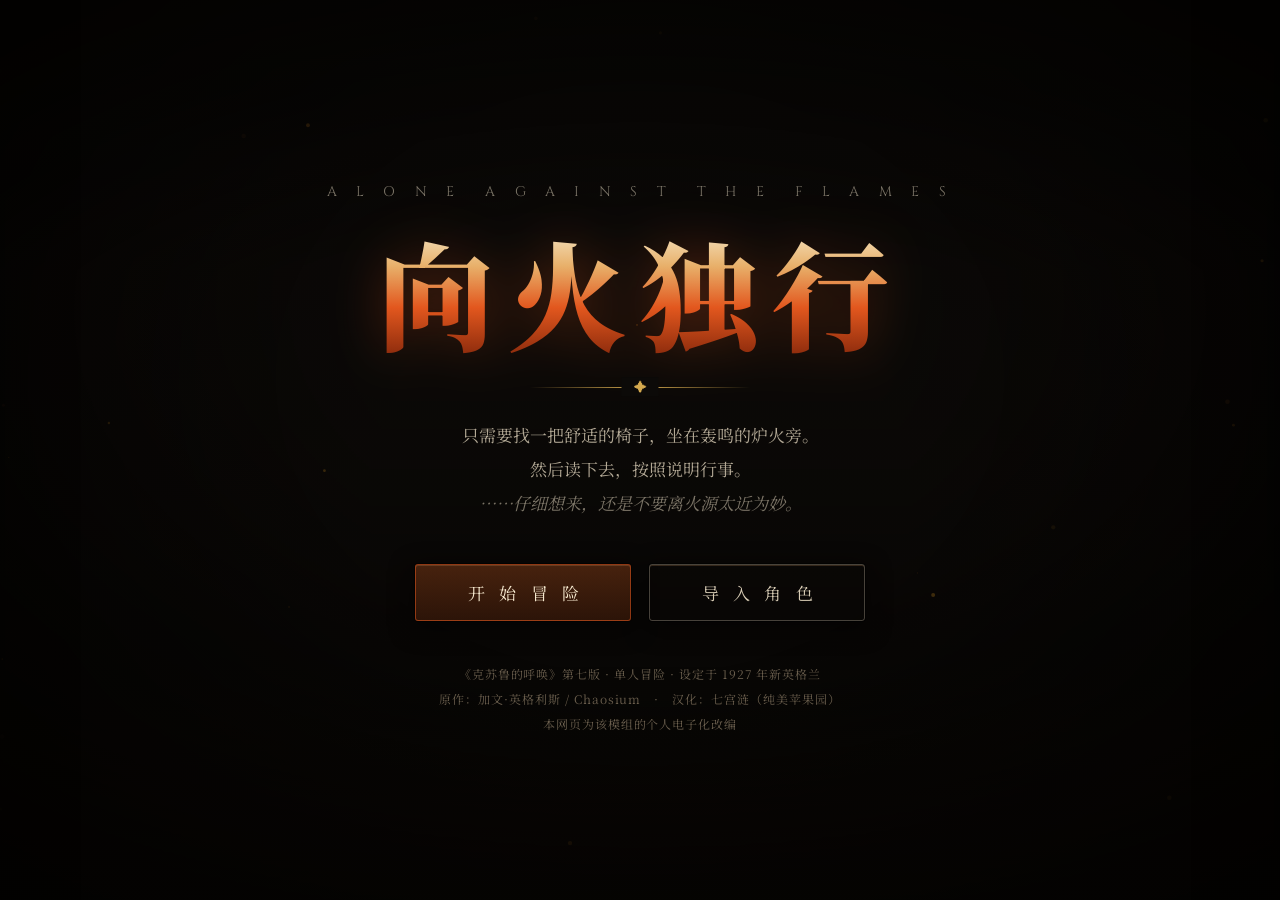
==== 发布/index.html @ 3dc0efe8 "向火独行网页版：CoC7e单人冒险游戏化改编（270条目/掷骰/战斗/角色码）" ====
<!DOCTYPE html>
<html lang="zh-CN">
<head>
<meta charset="UTF-8">
<meta name="viewport" content="width=device-width, initial-scale=1.0">
<title>向火独行 · ALONE AGAINST THE FLAMES</title>
<link rel="preconnect" href="https://fonts.googleapis.com">
<link rel="preconnect" href="https://fonts.gstatic.com" crossorigin>
<link href="https://fonts.googleapis.com/css2?family=Noto+Serif+SC:wght@400;600;900&family=Cinzel:wght@500;700&display=swap" rel="stylesheet" media="print" onload="this.media='all'">
<noscript><link href="https://fonts.googleapis.com/css2?family=Noto+Serif+SC:wght@400;600;900&family=Cinzel:wght@500;700&display=swap" rel="stylesheet"></noscript>
<style>
/* ============================================================
 * 《向火独行》网页版 · 视觉样式
 * 1920s 新英格兰 · 火焰与灰烬 · 旧纸与铁
 * ============================================================ */

:root {
  --bg: #0c0a08;
  --bg2: #161109;
  --paper: #1b1510;
  --paper2: #221a12;
  --paper-edge: #3d2f20;
  --ink: #d9cdb6;
  --ink-dim: #978a74;
  --ink-faint: #6b5f4e;
  --ember: #ff7a2f;
  --ember-soft: #e2571e;
  --ember-deep: #b03d13;
  --gold: #d4a94e;
  --hp: #c04b35;
  --san: #7b9db3;
  --mp: #9a86dd;
  --serif: 'Noto Serif SC', 'Songti SC', 'STSong', 'SimSun', serif;
  --latin: 'Cinzel', 'Times New Roman', serif;
}

* { margin: 0; padding: 0; box-sizing: border-box; }

html { scroll-behavior: smooth; }

body {
  background: var(--bg);
  color: var(--ink);
  font-family: var(--serif);
  min-height: 100vh;
  overflow-x: hidden;
}

::selection { background: rgba(226, 87, 30, .35); }

/* 静态模式（#still 或系统减少动态偏好） */
body.still *, body.still *::before, body.still *::after {
  animation: none !important;
  transition: none !important;
}
body.still #entry-text p,
body.still .choice-btn,
body.still #entry-card,
body.still .dice-overlay .dice-box { opacity: 1 !important; transform: none !important; }

/* ---------------- 背景氛围 ---------------- */
#embers {
  position: fixed; inset: 0; z-index: 0;
  pointer-events: none;
  opacity: .8;
}
.vignette {
  position: fixed; inset: 0; z-index: 1;
  pointer-events: none;
  background:
    radial-gradient(ellipse at 50% 42%, transparent 40%, rgba(5, 3, 2, .55) 100%),
    linear-gradient(to top, rgba(120, 40, 8, .10), transparent 22%);
}

.screen { display: none; position: relative; z-index: 2; min-height: 100vh; }
.screen.active { display: block; }

/* ═══════════════════ 标题屏 ═══════════════════ */
#screen-title {
  display: none;
  align-items: center; justify-content: center;
  text-align: center;
  overflow: hidden;
}
#screen-title.active { display: flex; }

.title-bg {
  position: absolute; inset: 0;
  background: url('../[data-uri]') center 30% / cover no-repeat;
  filter: brightness(.42) saturate(.9);
  animation: coverBreathe 14s ease-in-out infinite alternate;
}
@keyframes coverBreathe {
  from { transform: scale(1); filter: brightness(.38) saturate(.85); }
  to   { transform: scale(1.06); filter: brightness(.5) saturate(1); }
}
.title-bg::after {
  content: '';
  position: absolute; inset: 0;
  background:
    radial-gradient(ellipse at 50% 55%, transparent 30%, rgba(8, 5, 3, .82) 95%),
    linear-gradient(to bottom, rgba(10, 7, 5, .55), transparent 30%, rgba(10, 7, 5, .8));
}

.title-inner { position: relative; padding: 8vh 24px 6vh; max-width: 720px; }

.title-sub-en {
  font-family: var(--latin);
  font-size: clamp(10px, 1.6vw, 14px);
  letter-spacing: .55em;
  color: rgba(217, 205, 182, .55);
  margin-bottom: 26px;
}

.game-title {
  font-size: clamp(58px, 12vw, 118px);
  font-weight: 900;
  letter-spacing: .12em;
  line-height: 1.1;
  background: linear-gradient(180deg, #f5e7c8 0%, #e8b06a 30%, #e2571e 62%, #8a2a0c 100%);
  -webkit-background-clip: text;
  background-clip: text;
  color: transparent;
  filter: drop-shadow(0 0 26px rgba(226, 87, 30, .35));
  position: relative;
  animation: titleFlicker 4.2s infinite;
}
.game-title::before {
  content: attr(data-text);
  position: absolute; inset: 0;
  background: linear-gradient(180deg, rgba(255,240,210,.9), rgba(255,122,47,.4));
  -webkit-background-clip: text;
  background-clip: text;
  color: transparent;
  opacity: .0;
  animation: titleGhost 4.2s infinite;
  z-index: -1;
}
@keyframes titleFlicker {
  0%, 100% { filter: drop-shadow(0 0 26px rgba(226, 87, 30, .35)); }
  47% { filter: drop-shadow(0 0 20px rgba(226, 87, 30, .28)); }
  48.5% { filter: drop-shadow(0 0 34px rgba(226, 87, 30, .5)); }
  50% { filter: drop-shadow(0 0 16px rgba(226, 87, 30, .3)); }
  51% { filter: drop-shadow(0 0 30px rgba(226, 87, 30, .45)); }
  53% { filter: drop-shadow(0 0 22px rgba(226, 87, 30, .33)); }
}
@keyframes titleGhost {
  0%, 44%, 56%, 100% { opacity: 0; }
  50% { opacity: .5; }
}

.title-rule {
  width: 220px; height: 1px;
  margin: 30px auto;
  background: linear-gradient(90deg, transparent, var(--gold), transparent);
  position: relative;
}
.title-rule i {
  position: absolute; left: 50%; top: 50%;
  transform: translate(-50%, -52%);
  color: var(--gold);
  font-style: normal;
  font-size: 13px;
  background: var(--bg);
  padding: 0 12px;
}

.title-flavor {
  font-size: clamp(14px, 2vw, 17px);
  color: var(--ink);
  opacity: .82;
  line-height: 2;
}
.title-flavor.em { opacity: .55; font-style: italic; margin-bottom: 8px; }

.title-actions { margin: 44px 0 40px; display: flex; gap: 18px; justify-content: center; flex-wrap: wrap; }

.title-btn {
  font-family: var(--serif);
  font-size: 17px;
  letter-spacing: .3em;
  padding: 15px 46px 15px 52px;
  color: #f7ead0;
  background: linear-gradient(180deg, #47220e, #2c1408);
  border: 1px solid rgba(226, 87, 30, .55);
  border-radius: 3px;
  cursor: pointer;
  box-shadow: 0 0 0 1px rgba(0,0,0,.6), 0 6px 24px rgba(0,0,0,.5), inset 0 1px 0 rgba(255,190,120,.18);
  transition: all .25s;
}
.title-btn:hover {
  background: linear-gradient(180deg, #6b2f10, #3d1a08);
  border-color: var(--ember);
  box-shadow: 0 0 26px rgba(226, 87, 30, .35), inset 0 1px 0 rgba(255,190,120,.25);
  transform: translateY(-1px);
}
.title-btn.ghost {
  background: transparent;
  border-color: rgba(217, 205, 182, .3);
  color: var(--ink);
}
.title-btn.ghost:hover { border-color: var(--ink); box-shadow: none; }

.title-credit {
  font-size: 12px;
  line-height: 2.1;
  color: var(--ink-faint);
  letter-spacing: .08em;
}

/* ═══════════════════ 顶栏 ═══════════════════ */
#topbar {
  position: sticky; top: 0; z-index: 50;
  display: flex; align-items: center; gap: 14px;
  padding: 10px 18px;
  background: linear-gradient(180deg, rgba(12, 9, 7, .96), rgba(12, 9, 7, .82));
  backdrop-filter: blur(8px);
  border-bottom: 1px solid rgba(61, 47, 32, .7);
}
.brand {
  font-weight: 900;
  letter-spacing: .3em;
  font-size: 17px;
  color: var(--ember);
  text-shadow: 0 0 14px rgba(226, 87, 30, .4);
  white-space: nowrap;
}
.vitals { display: flex; gap: 8px; flex-wrap: wrap; flex: 1; justify-content: center; }

.chip {
  display: flex; align-items: center; gap: 7px;
  padding: 4px 12px 4px 10px;
  background: rgba(28, 21, 14, .8);
  border: 1px solid rgba(61, 47, 32, .8);
  border-radius: 20px;
  font-size: 13px;
  min-width: 92px;
  position: relative;
}
.chip label { color: var(--ink-faint); letter-spacing: .15em; font-size: 12px; }
.chip-num { font-weight: 600; font-size: 15px; }
.chip-bar {
  width: 34px; height: 4px;
  background: rgba(0,0,0,.5);
  border-radius: 2px;
  overflow: hidden;
  display: inline-block;
}
.chip-bar i { display: block; height: 100%; border-radius: 2px; transition: width .5s ease; }
#chip-hp .chip-num { color: var(--hp); }
#chip-hp .chip-bar i { background: linear-gradient(90deg, #8a2f1d, var(--hp)); }
#chip-san .chip-num { color: var(--san); }
#chip-san .chip-bar i { background: linear-gradient(90deg, #46626f, var(--san)); }
#chip-hp.low { border-color: var(--hp); animation: chipWarn 1.2s infinite; }
#chip-san.low { border-color: var(--san); }
@keyframes chipWarn { 0%,100% { box-shadow: none; } 50% { box-shadow: 0 0 12px rgba(192,75,53,.5); } }
.chip.pulse { animation: chipPulse .6s; }
@keyframes chipPulse { 0% { transform: scale(1); } 40% { transform: scale(1.12); } 100% { transform: scale(1); } }

.tools { display: flex; gap: 6px; }
.tools button {
  font-family: var(--serif);
  font-size: 12px;
  letter-spacing: .1em;
  padding: 6px 11px;
  color: var(--ink-dim);
  background: rgba(28, 21, 14, .8);
  border: 1px solid rgba(61, 47, 32, .8);
  border-radius: 3px;
  cursor: pointer;
  transition: all .2s;
  white-space: nowrap;
}
.tools button:hover { color: var(--ember); border-color: var(--ember-deep); }
.tools button.off { opacity: .4; text-decoration: line-through; }

/* ═══════════════════ 剧情区 ═══════════════════ */
#story {
  max-width: 760px;
  margin: 0 auto;
  padding: 44px 20px 120px;
}

#entry-card {
  background:
    linear-gradient(160deg, rgba(44, 33, 22, .5), rgba(27, 21, 16, .92) 30%),
    repeating-linear-gradient(0deg, rgba(255, 235, 200, .012) 0 2px, transparent 2px 4px),
    var(--paper);
  border: 1px solid var(--paper-edge);
  border-radius: 4px;
  box-shadow: 0 20px 60px rgba(0,0,0,.55), inset 0 0 80px rgba(0,0,0,.35);
  padding: clamp(26px, 5vw, 52px) clamp(20px, 5vw, 56px) clamp(30px, 5vw, 46px);
  position: relative;
}
#entry-card::before {
  content: '';
  position: absolute; inset: 7px;
  border: 1px solid rgba(97, 74, 47, .35);
  border-radius: 2px;
  pointer-events: none;
}
#entry-card.enter { animation: cardIn .6s ease both; }
@keyframes cardIn {
  from { opacity: 0; transform: translateY(18px); }
  to { opacity: 1; transform: none; }
}

#entry-no {
  text-align: center;
  color: var(--ink-faint);
  letter-spacing: .4em;
  font-size: 13px;
  margin-bottom: 26px;
  user-select: none;
}
#entry-no::after {
  content: '';
  display: block;
  width: 90px; height: 1px;
  margin: 14px auto 0;
  background: linear-gradient(90deg, transparent, rgba(97, 74, 47, .6), transparent);
}

#entry-img { margin: 0 0 28px; text-align: center; }
#entry-img img {
  max-width: 100%;
  max-height: 380px;
  border-radius: 2px;
  border: 1px solid rgba(97, 74, 47, .5);
  box-shadow: 0 8px 30px rgba(0,0,0,.5);
  filter: sepia(.18) contrast(1.02) brightness(.94);
}
.img-cap {
  font-size: 12px;
  color: var(--ink-faint);
  letter-spacing: .2em;
  margin-top: 10px;
}

#entry-text p {
  font-size: clamp(15.5px, 2.4vw, 17.5px);
  line-height: 2.15;
  margin-bottom: 1.35em;
  text-align: justify;
  opacity: 0;
  animation: paraIn .7s ease forwards;
}
@keyframes paraIn {
  from { opacity: 0; transform: translateY(8px); }
  to { opacity: 1; transform: none; }
}
#entry-text p:first-child::first-letter {
  font-size: 1.9em;
  font-weight: 600;
  color: var(--ember);
  float: left;
  line-height: 1.15;
  padding: 2px 10px 0 0;
  text-shadow: 0 0 16px rgba(226, 87, 30, .35);
}
.sk { color: #e8b06a; }
.fin {
  display: block;
  text-align: center;
  font-weight: 900;
  letter-spacing: .5em;
  color: var(--ember);
  font-size: 1.4em;
  margin: 1.2em 0;
  text-shadow: 0 0 20px rgba(226, 87, 30, .5);
}

/* ---------------- 秘密提示 ---------------- */
.secret-hint {
  font-size: 13.5px;
  color: var(--gold);
  font-style: italic;
  opacity: .85;
  margin-bottom: 10px;
  letter-spacing: .05em;
}

/* ---------------- 选项 ---------------- */
#choices {
  margin-top: 34px;
  display: flex;
  flex-direction: column;
  gap: 12px;
}
.choice-btn {
  font-family: var(--serif);
  text-align: left;
  font-size: 15.5px;
  line-height: 1.8;
  color: var(--ink);
  padding: 13px 20px 13px 24px;
  background: linear-gradient(90deg, rgba(50, 36, 22, .55), rgba(28, 21, 14, .4));
  border: 1px solid rgba(97, 74, 47, .55);
  border-left: 3px solid rgba(97, 74, 47, .55);
  border-radius: 3px;
  cursor: pointer;
  position: relative;
  transition: all .22s ease;
  opacity: 0;
  animation: paraIn .5s ease forwards;
}
.choice-btn::before {
  content: '▸';
  position: absolute;
  left: 8px;
  top: 50%;
  transform: translateY(-52%);
  color: var(--ink-faint);
  font-size: 13px;
  transition: all .22s;
}
.choice-btn:hover {
  color: #f5e7c8;
  border-color: var(--ember-soft);
  border-left-color: var(--ember);
  background: linear-gradient(90deg, rgba(84, 40, 14, .55), rgba(36, 22, 12, .5));
  box-shadow: 0 0 22px rgba(226, 87, 30, .16), inset 0 0 30px rgba(226, 87, 30, .05);
  transform: translateX(4px);
}
.choice-btn:hover::before { color: var(--ember); left: 10px; }
.choice-btn.dim { color: var(--ink-faint); font-size: 14px; }
.choice-btn.dim:hover { color: var(--ink-dim); }
.choice-btn.hot { border-left-color: var(--ember); }
.choice-btn.secret {
  border-style: dashed;
  border-color: rgba(212, 169, 78, .55);
  border-left-style: solid;
  border-left-color: var(--gold);
  color: #e8d5a4;
}
.choice-btn.secret::before { content: '✦'; color: var(--gold); }
.choice-btn.secret:hover { box-shadow: 0 0 22px rgba(212, 169, 78, .22); }
.btn-sub {
  display: inline-block;
  font-size: 12px;
  color: var(--ink-faint);
  letter-spacing: .05em;
  margin-left: 6px;
}
.combat-btn .btn-sub { color: var(--ink-dim); }

/* ---------------- 掷骰面板（行内） ---------------- */
.roll-panel {
  margin: 20px 0 6px;
  padding: 16px 20px;
  background: rgba(15, 11, 8, .65);
  border: 1px dashed rgba(97, 74, 47, .6);
  border-radius: 3px;
}
.roll-panel-title {
  font-size: 14px;
  letter-spacing: .2em;
  color: var(--ink-dim);
  margin-bottom: 12px;
}
.roll-spec {
  color: var(--ember);
  font-weight: 600;
  letter-spacing: .1em;
}
.roll-btn {
  display: inline-block;
  margin-top: 2px;
  animation: none;
  opacity: 1;
}
.roll-result {
  margin-top: 12px;
  font-size: 15px;
  color: var(--ink);
  opacity: 0;
  transition: opacity .4s;
}
.roll-result.on { opacity: 1; }
.roll-result b { color: var(--ember); font-size: 17px; }

/* ---------------- 数值卡片 ---------------- */
.stat-card {
  margin: 20px 0;
  padding: 18px 22px;
  background: rgba(24, 18, 12, .8);
  border: 1px solid rgba(97, 74, 47, .5);
  border-radius: 3px;
  font-size: 15px;
  line-height: 1.9;
}
.stat-card b { color: var(--gold); font-size: 17px; }
.stat-card.slim { padding: 12px 18px; font-size: 14.5px; }
.sc-grid {
  display: grid;
  grid-template-columns: repeat(auto-fill, minmax(150px, 1fr));
  gap: 8px 18px;
  margin: 10px 0;
}
.sc-attr {
  display: flex; align-items: baseline; gap: 8px;
  padding: 5px 10px;
  background: rgba(0,0,0,.25);
  border-radius: 3px;
}
.sc-attr b { color: var(--ink); font-size: 14.5px; }
.sc-attr span { color: var(--gold); font-weight: 600; font-size: 16px; margin-left: auto; }
.sc-attr i { color: var(--ink-faint); font-size: 11.5px; font-style: normal; }
.sc-derived { color: var(--ink-dim); font-size: 14px; margin-top: 10px; }
.sc-derived b { color: var(--san); }

/* ═══════════════════ 创建面板 ═══════════════════ */
.create-panel {
  padding: 6px 0;
}
.create-title {
  font-size: 15px;
  letter-spacing: .3em;
  color: var(--gold);
  margin: 14px 0 16px;
  padding-bottom: 10px;
  border-bottom: 1px solid rgba(97, 74, 47, .4);
}
.attr-row {
  display: flex; align-items: center; gap: 12px;
  padding: 8px 4px;
  border-bottom: 1px dotted rgba(97, 74, 47, .25);
}
.attr-name { flex: 0 0 46%; font-size: 15px; }
.attr-name i { font-style: normal; color: var(--ink-faint); font-size: 12px; margin-left: 4px; letter-spacing: .1em; }
.attr-row select {
  flex: 1;
  font-family: var(--serif);
  font-size: 15px;
  color: var(--ink);
  background: rgba(10, 7, 5, .8);
  border: 1px solid rgba(97, 74, 47, .6);
  border-radius: 3px;
  padding: 7px 10px;
  cursor: pointer;
}
.attr-row select:focus { outline: none; border-color: var(--ember-soft); }
.create-note {
  font-size: 13px;
  color: var(--ink-faint);
  line-height: 1.9;
  margin: 14px 0;
  letter-spacing: .03em;
}
.create-note.warn { color: var(--hp); }
.create-go { margin-top: 8px; text-align: center; }
.create-go:disabled { opacity: .35; cursor: not-allowed; }
.alloc-table { margin-top: 8px; }
.alloc-table .attr-row { animation: none; }

.id-row { display: flex; align-items: center; gap: 12px; padding: 8px 4px; }
.id-row label { flex: 0 0 46%; font-size: 15px; color: var(--ink-dim); }
.id-row input {
  flex: 1;
  font-family: var(--serif);
  font-size: 16px;
  color: var(--ink);
  background: rgba(10, 7, 5, .8);
  border: 1px solid rgba(97, 74, 47, .6);
  border-radius: 3px;
  padding: 8px 12px;
}
.id-row input:focus { outline: none; border-color: var(--ember-soft); }

.prof-grid { display: grid; grid-template-columns: repeat(auto-fill, minmax(150px, 1fr)); gap: 10px; margin-top: 14px; }
.prof-btn {
  font-family: var(--serif);
  font-size: 16px;
  padding: 14px 10px;
  color: var(--ink);
  background: linear-gradient(180deg, rgba(50, 36, 22, .5), rgba(28, 21, 14, .4));
  border: 1px solid rgba(97, 74, 47, .6);
  border-radius: 3px;
  cursor: pointer;
  transition: all .22s;
  display: flex; flex-direction: column; gap: 5px; align-items: center;
}
.prof-btn span { font-size: 11.5px; color: var(--ink-faint); letter-spacing: .08em; }
.prof-btn:hover {
  color: #f5e7c8;
  border-color: var(--ember-soft);
  box-shadow: 0 0 20px rgba(226, 87, 30, .2);
  transform: translateY(-2px);
}

.interest-grid {
  display: grid;
  grid-template-columns: repeat(auto-fill, minmax(185px, 1fr));
  gap: 6px;
  margin: 6px 0;
}
.int-item {
  display: flex; align-items: center; gap: 8px;
  padding: 7px 10px;
  background: rgba(0,0,0,.25);
  border: 1px solid transparent;
  border-radius: 3px;
  cursor: pointer;
  font-size: 14px;
  transition: all .15s;
  user-select: none;
}
.int-item:hover { border-color: rgba(97, 74, 47, .5); }
.int-item input { accent-color: var(--ember); cursor: pointer; }
.int-item span { flex: 1; }
.int-item i { font-style: normal; color: var(--gold); font-size: 12px; }
.int-item:has(input:checked) { border-color: var(--ember-deep); background: rgba(84, 40, 14, .25); }
.int-item:has(input:disabled) { opacity: .4; }

.mp-row { font-size: 15px; margin: 10px 0; color: var(--ink-dim); }
.mp-row b { color: var(--mp); font-size: 17px; }
.mp-row input[type=range] { width: 100%; accent-color: var(--mp); margin: 8px 0; }

/* ═══════════════════ 战斗面板 ═══════════════════ */
.combat-panel {
  border: 1px solid rgba(122, 44, 22, .55);
  border-radius: 4px;
  background: linear-gradient(180deg, rgba(43, 18, 10, .45), rgba(20, 12, 8, .7));
  padding: 18px 20px;
  box-shadow: inset 0 0 40px rgba(0,0,0,.4);
}
.combat-head {
  display: flex; justify-content: space-between; align-items: baseline;
  margin-bottom: 12px;
}
.combat-foe {
  font-size: 19px;
  font-weight: 900;
  letter-spacing: .2em;
  color: #e06a48;
  text-shadow: 0 0 14px rgba(192, 75, 53, .4);
}
.combat-round { font-size: 13px; color: var(--ink-faint); letter-spacing: .2em; }

.cbar {
  height: 14px;
  background: rgba(0,0,0,.55);
  border: 1px solid rgba(97, 74, 47, .5);
  border-radius: 7px;
  position: relative;
  overflow: hidden;
  margin: 4px 0 2px;
}
.cbar-fill {
  display: block; height: 100%;
  border-radius: 6px;
  transition: width .45s ease;
}
.cbar.foe .cbar-fill { background: linear-gradient(90deg, #6e2413, #c04b35); }
.cbar.you .cbar-fill { background: linear-gradient(90deg, #2f5231, #6fae62); }
.cbar-num {
  position: absolute; right: 8px; top: 50%;
  transform: translateY(-50%);
  font-size: 10.5px;
  color: rgba(255, 240, 210, .85);
  letter-spacing: .05em;
  text-shadow: 0 1px 2px #000;
}
.cbar-label { font-size: 11.5px; color: var(--ink-faint); margin: 2px 0 8px; letter-spacing: .15em; }

.combat-log {
  height: 180px;
  overflow-y: auto;
  background: rgba(0,0,0,.35);
  border: 1px solid rgba(97, 74, 47, .3);
  border-radius: 3px;
  padding: 10px 14px;
  margin: 10px 0 14px;
  scrollbar-width: thin;
}
.clog { font-size: 13.5px; line-height: 1.9; color: var(--ink-dim); }
.clog b { color: var(--ember); }
.clog.good { color: #a8c69a; }
.clog.bad { color: #d98873; }
.clog.dim { color: var(--ink-faint); font-size: 12.5px; }
.combat-actions { display: flex; flex-direction: column; gap: 10px; }
.combat-actions .choice-btn { animation: none; opacity: 1; }

/* ═══════════════════ 掷骰遮罩 ═══════════════════ */
.dice-overlay {
  position: fixed; inset: 0; z-index: 200;
  display: flex; align-items: center; justify-content: center;
  background: rgba(6, 4, 3, .78);
  backdrop-filter: blur(6px);
  opacity: 0;
  pointer-events: none;
  transition: opacity .3s;
}
.dice-overlay.show { opacity: 1; pointer-events: auto; }

.dice-box {
  width: min(560px, 92vw);
  padding: 36px 30px 30px;
  text-align: center;
  background:
    radial-gradient(ellipse at 50% 30%, rgba(60, 36, 14, .35), transparent 70%),
    linear-gradient(180deg, #201710, #14100b);
  border: 1px solid rgba(122, 74, 40, .5);
  border-radius: 6px;
  box-shadow: 0 30px 90px rgba(0,0,0,.7), inset 0 0 60px rgba(0,0,0,.5);
  animation: diceBoxIn .35s ease;
}
@keyframes diceBoxIn { from { transform: scale(.94) translateY(10px); opacity: 0; } }

.dice-title {
  font-size: 19px;
  font-weight: 600;
  letter-spacing: .18em;
  color: #ead9b8;
}
.dice-sub {
  font-size: 13.5px;
  color: var(--ink-faint);
  letter-spacing: .12em;
  margin: 8px 0 26px;
}

.dice-stage {
  display: flex; justify-content: center; align-items: center;
  gap: 22px;
  flex-wrap: wrap;
  min-height: 130px;
  padding: 8px 0;
  perspective: 700px;
}
.dice-stage.crowded { gap: 12px; }

.die {
  width: 86px; height: 86px;
  border-radius: 16px;
  display: flex; align-items: center; justify-content: center;
  position: relative;
  transform: rotateX(var(--rx, 0deg)) rotateY(var(--ry, 0deg)) translateZ(var(--tz, 0px));
  transition: transform .09s ease-out;
  box-shadow: 0 10px 24px rgba(0,0,0,.55), inset 0 -5px 12px rgba(0,0,0,.28), inset 0 4px 8px rgba(255,255,255,.22);
  user-select: none;
}
.die-face {
  font-family: var(--serif);
  font-weight: 900;
  font-size: 34px;
  letter-spacing: .02em;
  text-shadow: 0 1px 0 rgba(255,255,255,.35), 0 -1px 1px rgba(0,0,0,.35);
}
.die.d10shape { border-radius: 50% 50% 50% 8px; }

.die-bone { background: linear-gradient(145deg, #efe3c6, #cbb891); }
.die-bone .die-face { color: #4a3418; }
.die-amber { background: linear-gradient(145deg, #f4d7a0, #d9a75c); }
.die-amber .die-face { color: #5a3a12; }
.die-blood { background: linear-gradient(145deg, #b3543c, #6e2413); }
.die-blood .die-face { color: #ffe9d4; }
.die-pale { background: linear-gradient(145deg, #c9d4dc, #8fa3b0); }
.die-pale .die-face { color: #22333d; }
.die-gold { background: linear-gradient(145deg, #f0d488, #bd9243); }
.die-gold .die-face { color: #4d3410; }
.die-foe { background: linear-gradient(145deg, #4a4a52, #26262c); }
.die-foe .die-face { color: #e8d9c2; }
.die-leaf { background: linear-gradient(145deg, #9dc089, #55703f); }
.die-leaf .die-face { color: #1e2b12; }

.die.tumbling { animation: dieWobble .12s infinite; }
@keyframes dieWobble {
  0% { margin-top: 0; } 50% { margin-top: -7px; } 100% { margin-top: 0; }
}
.die.settled { animation: dieSettle .3s ease; }
@keyframes dieSettle {
  0% { transform: scale(1.18); }
  60% { transform: scale(.96); }
  100% { transform: scale(1); }
}
.die.dimmed { opacity: .35; filter: grayscale(.6); }

.opposed-row {
  display: flex; align-items: center; gap: 16px;
  width: 100%;
  justify-content: center;
  margin: 8px 0;
}
.opposed-tag {
  font-size: 15px;
  letter-spacing: .1em;
  min-width: 130px;
  text-align: right;
  color: #ead9b8;
}
.opposed-tag.foe { color: #d98873; }
.opposed-dice { display: flex; gap: 12px; }
.opposed-dice .die { width: 64px; height: 64px; border-radius: 12px; }
.opposed-dice .die-face { font-size: 26px; }

.dice-verdict {
  min-height: 62px;
  margin-top: 18px;
  font-size: 22px;
  font-weight: 900;
  letter-spacing: .22em;
  display: flex; align-items: center; justify-content: center;
  flex-wrap: wrap;
  gap: 6px 14px;
}
.v-crit { color: #ffd77a; text-shadow: 0 0 24px rgba(255, 200, 90, .7); }
.v-extreme { color: #c9a2f5; text-shadow: 0 0 18px rgba(180, 120, 245, .5); }
.v-hard { color: #8fc3ec; text-shadow: 0 0 16px rgba(120, 180, 235, .45); }
.v-success { color: #a8d694; text-shadow: 0 0 16px rgba(130, 200, 110, .4); }
.v-fail { color: #d9917c; }
.v-fumble { color: #ff5d47; text-shadow: 0 0 22px rgba(255, 70, 40, .7); animation: fumbleShake .4s; }
.v-hurt { color: #e06a48; }
.v-luck { color: var(--gold); text-shadow: 0 0 18px rgba(212, 169, 78, .5); }
.noPass { opacity: .75; font-size: 18px; }
@keyframes fumbleShake {
  0%, 100% { transform: translateX(0); }
  25% { transform: translateX(-7px); }
  50% { transform: translateX(6px); }
  75% { transform: translateX(-3px); }
}
.dice-verdict .vr { font-size: 16px; letter-spacing: .08em; font-weight: 600; }
.dice-verdict .vs { font-size: 13px; color: var(--ink-faint); }
.vwin { width: 100%; font-size: 15px; letter-spacing: .3em; margin-top: 4px; }
.w-you { color: #a8d694; }
.w-foe { color: #d98873; }

.dice-note { min-height: 20px; font-size: 12.5px; color: var(--ink-faint); letter-spacing: .1em; margin-top: 4px; }

.dice-continue {
  margin-top: 16px;
  font-family: var(--serif);
  font-size: 15px;
  letter-spacing: .5em;
  padding: 11px 44px 11px 52px;
  color: #ead9b8;
  background: rgba(70, 44, 20, .35);
  border: 1px solid rgba(150, 100, 55, .5);
  border-radius: 3px;
  cursor: pointer;
  transition: all .2s;
}
.dice-continue:hover {
  background: rgba(110, 55, 20, .5);
  border-color: var(--ember);
  color: #fff3dc;
  box-shadow: 0 0 18px rgba(226, 87, 30, .25);
}

/* ═══════════════════ 结局屏 ═══════════════════ */
#screen-ending {
  display: none;
  align-items: center; justify-content: center;
  padding: 60px 20px;
}
#screen-ending.active { display: flex; }
.ending-wrap { max-width: 720px; width: 100%; }

.ending-card {
  background:
    linear-gradient(160deg, rgba(48, 30, 18, .6), rgba(22, 15, 10, .95) 35%),
    var(--paper);
  border: 1px solid var(--paper-edge);
  border-radius: 4px;
  padding: clamp(30px, 6vw, 60px);
  box-shadow: 0 30px 90px rgba(0,0,0,.65), inset 0 0 100px rgba(0,0,0,.4);
  animation: cardIn .8s ease both;
}
.ending-card.death { border-color: rgba(122, 44, 22, .7); box-shadow: 0 30px 90px rgba(0,0,0,.65), inset 0 0 120px rgba(90, 20, 8, .3); }
.ending-card.pyrrhic { border-color: rgba(150, 90, 30, .7); }
.ending-card.transcend { border-color: rgba(180, 140, 70, .7); box-shadow: 0 30px 90px rgba(0,0,0,.65), inset 0 0 120px rgba(160, 110, 40, .25); }
.ending-card.mythos { border-color: rgba(120, 100, 160, .6); }

.fin-mark {
  text-align: center;
  font-size: clamp(26px, 5vw, 38px);
  font-weight: 900;
  letter-spacing: .6em;
  color: var(--ember);
  text-shadow: 0 0 30px rgba(226, 87, 30, .55);
  margin-bottom: 36px;
  animation: finGlow 3s infinite;
}
@keyframes finGlow {
  0%, 100% { text-shadow: 0 0 30px rgba(226, 87, 30, .55); }
  50% { text-shadow: 0 0 44px rgba(226, 87, 30, .85); }
}

.ending-card p {
  font-size: clamp(15px, 2.3vw, 17px);
  line-height: 2.2;
  margin-bottom: 1.3em;
  text-align: justify;
}
.epitaph {
  margin-top: 26px;
  padding: 18px 22px;
  text-align: center;
  font-size: 16.5px;
  line-height: 2;
  color: #f0dfba;
  background: rgba(0,0,0,.3);
  border-top: 1px solid rgba(97, 74, 47, .4);
  border-bottom: 1px solid rgba(97, 74, 47, .4);
  letter-spacing: .06em;
}

.adv-zone { margin: 22px 0 6px; }
.adv-title { font-size: 13.5px; color: var(--ink-faint); line-height: 1.9; margin-bottom: 12px; }
.adv-list { margin: 12px 0 18px; }
.adv-ok { color: var(--gold); font-size: 15px; display: block; line-height: 2; }
.adv-no { color: var(--ink-faint); font-size: 14px; display: block; line-height: 2; }

.ending-actions {
  margin-top: 30px;
  display: flex;
  flex-direction: column;
  gap: 12px;
}

#ending-flavor {
  text-align: center;
  font-size: 13.5px;
  color: var(--ink-faint);
  line-height: 2;
  margin-top: 22px;
  letter-spacing: .05em;
}

/* ═══════════════════ 角色卡抽屉 ═══════════════════ */
#sheet {
  position: fixed; top: 0; right: 0; bottom: 0;
  width: min(400px, 94vw);
  z-index: 150;
  background: linear-gradient(180deg, #1c1510, #120d09);
  border-left: 1px solid var(--paper-edge);
  box-shadow: -20px 0 60px rgba(0,0,0,.6);
  transform: translateX(105%);
  transition: transform .35s ease;
  display: flex; flex-direction: column;
}
#sheet.open { transform: none; }
.sheet-head {
  display: flex; justify-content: space-between; align-items: center;
  padding: 18px 22px;
  font-size: 16px;
  letter-spacing: .4em;
  color: var(--gold);
  border-bottom: 1px solid rgba(97, 74, 47, .4);
}
.sheet-close {
  font-family: var(--serif);
  background: none; border: none;
  color: var(--ink-faint);
  font-size: 17px;
  cursor: pointer;
  letter-spacing: 0;
}
.sheet-close:hover { color: var(--ember); }
.sheet-body {
  flex: 1; overflow-y: auto;
  padding: 20px 22px 40px;
  scrollbar-width: thin;
}
.sheet-empty { color: var(--ink-faint); text-align: center; margin-top: 40px; }
.sheet-name {
  font-size: 21px;
  font-weight: 900;
  letter-spacing: .1em;
  margin-bottom: 4px;
}
.sheet-name span { font-size: 13px; font-weight: 400; color: var(--ink-faint); margin-left: 10px; }
.sheet-vitals {
  display: grid; grid-template-columns: repeat(4, 1fr);
  gap: 8px;
  margin: 14px 0 18px;
}
.sv {
  text-align: center;
  padding: 8px 4px;
  background: rgba(0,0,0,.3);
  border-radius: 3px;
  border: 1px solid rgba(97, 74, 47, .3);
}
.sv label { display: block; font-size: 11px; color: var(--ink-faint); letter-spacing: .2em; margin-bottom: 3px; }
.sv b { font-size: 19px; }
.sv i { font-size: 11px; color: var(--ink-faint); font-style: normal; }
.sv.hp b { color: var(--hp); }
.sv.san b { color: var(--san); }
.sv.mp b { color: var(--mp); }
.sv.luck b { color: var(--gold); }

.sheet-attrs {
  display: grid; grid-template-columns: repeat(4, 1fr);
  gap: 6px;
  margin-bottom: 12px;
}
.sa {
  text-align: center;
  padding: 7px 2px;
  background: rgba(0,0,0,.22);
  border-radius: 3px;
}
.sa b { display: block; font-size: 12px; color: var(--ink-dim); font-weight: 400; letter-spacing: .15em; }
.sa span { font-size: 18px; color: var(--ink); font-weight: 600; }
.sa i { display: block; font-size: 10px; color: var(--ink-faint); font-style: normal; }

.sheet-db {
  font-size: 13.5px;
  color: var(--ink-dim);
  margin-bottom: 18px;
  padding-bottom: 14px;
  border-bottom: 1px solid rgba(97, 74, 47, .3);
}
.sheet-db b { color: var(--ember); }

.sheet-skills { display: grid; grid-template-columns: 1fr 1fr; gap: 3px 14px; }
.ss {
  display: flex; justify-content: space-between;
  font-size: 13.5px;
  color: var(--ink-dim);
  padding: 4px 8px;
  border-radius: 2px;
}
.ss.ticked { color: var(--ink); background: rgba(84, 40, 14, .18); }
.ss.ticked i { color: var(--gold); font-style: normal; font-size: 11px; }
.ss b { color: var(--ink); font-weight: 600; }

.sheet-items, .sheet-secrets {
  margin-top: 16px;
  font-size: 13px;
  color: var(--ink-faint);
  line-height: 1.9;
}
.sheet-secrets { color: var(--gold); }

/* ═══════════════════ 历程抽屉 ═══════════════════ */
#history {
  position: fixed; top: 0; left: 0; bottom: 0;
  width: min(560px, 94vw);
  z-index: 150;
  background: linear-gradient(180deg, #1c1510, #120d09);
  border-right: 1px solid var(--paper-edge);
  box-shadow: 20px 0 60px rgba(0, 0, 0, .6);
  transform: translateX(-105%);
  transition: transform .35s ease;
  display: flex; flex-direction: column;
}
#history.open { transform: none; }
.history-body {
  flex: 1; overflow-y: auto;
  padding: 14px 16px 40px;
  scrollbar-width: thin;
}
.hist-item {
  border: 1px solid rgba(97, 74, 47, .4);
  border-radius: 3px;
  margin-bottom: 9px;
  background: rgba(0, 0, 0, .2);
  overflow: hidden;
}
.hist-item.cur { border-color: rgba(226, 87, 30, .55); }
.hist-head {
  display: flex; align-items: center; gap: 10px;
  padding: 11px 14px;
  cursor: pointer;
  user-select: none;
  transition: background .2s;
}
.hist-head:hover { background: rgba(84, 40, 14, .18); }
.hist-no {
  color: var(--gold);
  font-size: 13px;
  letter-spacing: .15em;
  white-space: nowrap;
  min-width: 58px;
}
.hist-item.cur .hist-no { color: var(--ember); }
.hist-preview {
  flex: 1;
  color: var(--ink-dim);
  font-size: 13px;
  overflow: hidden;
  text-overflow: ellipsis;
  white-space: nowrap;
}
.hist-head i {
  color: var(--ink-faint);
  font-style: normal;
  font-size: 12px;
  transition: transform .25s;
}
.hist-item.open .hist-head i { transform: rotate(180deg); }
.hist-text { display: none; padding: 2px 16px 14px; border-top: 1px dotted rgba(97, 74, 47, .3); }
.hist-item.open .hist-text { display: block; }
.hist-text p {
  font-size: 13.5px;
  line-height: 1.95;
  margin-top: .8em;
  color: var(--ink);
  text-align: justify;
}
.hist-text p:first-child { margin-top: .6em; }

/* 顶栏按钮禁用态 */
.tools button:disabled { opacity: .3; cursor: default; }
.tools button:disabled:hover { color: var(--ink-faint); border-color: rgba(61, 47, 32, .8); }

/* ═══════════════════ 通用弹窗（导出/导入） ═══════════════════ */
#modal {
  position: fixed; inset: 0; z-index: 210;
  background: rgba(6, 4, 3, .8);
  backdrop-filter: blur(6px);
  display: none;
  align-items: center; justify-content: center;
  padding: 20px;
}
#modal.show { display: flex; }
.modal-box {
  width: min(620px, 94vw);
  padding: 30px 28px 26px;
  background: linear-gradient(180deg, #201710, #14100b);
  border: 1px solid rgba(122, 74, 40, .5);
  border-radius: 6px;
  box-shadow: 0 30px 90px rgba(0, 0, 0, .7), inset 0 0 60px rgba(0, 0, 0, .5);
  animation: diceBoxIn .3s ease;
}
.modal-title {
  font-size: 17px;
  font-weight: 600;
  letter-spacing: .4em;
  text-align: center;
  color: #ead9b8;
  margin-bottom: 16px;
}
.modal-body textarea {
  width: 100%;
  height: 150px;
  background: rgba(10, 7, 5, .7);
  border: 1px solid rgba(97, 74, 47, .6);
  border-radius: 3px;
  color: var(--gold);
  font-family: 'Consolas', 'Courier New', monospace;
  font-size: 12.5px;
  line-height: 1.7;
  padding: 12px 14px;
  resize: vertical;
}
.modal-body textarea:focus { outline: none; border-color: var(--ember-soft); }
.modal-body textarea[readonly] { cursor: pointer; }
.modal-note {
  font-size: 12.5px;
  color: var(--ink-faint);
  line-height: 1.9;
  margin: 10px 2px 2px;
}
.modal-actions {
  display: flex;
  gap: 12px;
  justify-content: center;
  flex-wrap: wrap;
  margin-top: 18px;
}
.modal-actions .choice-btn { animation: none; opacity: 1; }

/* 角色卡内的导出按钮（无箭头装饰） */
.choice-btn.flat { text-align: center; }
.choice-btn.flat::before { display: none; }
.sheet-body > .choice-btn.flat { width: 100%; margin-top: 18px; }

/* ═══════════════════ 地图遮罩 ═══════════════════ */
#map-overlay {
  position: fixed; inset: 0; z-index: 180;
  background: rgba(6, 4, 3, .85);
  backdrop-filter: blur(4px);
  display: none;
  align-items: center; justify-content: center;
  flex-direction: column;
  cursor: pointer;
}
#map-overlay.show { display: flex; }
.map-box { max-width: min(760px, 92vw); text-align: center; }
.map-box img {
  width: 100%;
  border-radius: 3px;
  border: 1px solid rgba(97, 74, 47, .6);
  box-shadow: 0 20px 70px rgba(0,0,0,.7);
  background: #efe9dc;
}
.map-cap { margin-top: 14px; font-size: 13px; color: var(--ink-faint); letter-spacing: .2em; }

/* ═══════════════════ 浮动提示 ═══════════════════ */
#toasts {
  position: fixed;
  right: 18px; bottom: 18px;
  z-index: 300;
  display: flex; flex-direction: column; gap: 8px;
  pointer-events: none;
}
.toast {
  font-size: 14px;
  letter-spacing: .08em;
  color: var(--ink);
  background: linear-gradient(90deg, rgba(35, 25, 15, .95), rgba(24, 17, 11, .95));
  border: 1px solid rgba(97, 74, 47, .6);
  border-left: 3px solid var(--gold);
  border-radius: 3px;
  padding: 10px 18px;
  box-shadow: 0 8px 30px rgba(0,0,0,.5);
  opacity: 0;
  transform: translateX(24px);
  transition: all .45s ease;
}
.toast.on { opacity: 1; transform: none; }
.toast.hurt { border-left-color: var(--hp); }
.toast.heal { border-left-color: #6fae62; }
.toast.san { border-left-color: var(--san); }
.toast.secret { border-left-color: var(--gold); color: #e8d5a4; }
.toast.mythos { border-left-color: #9a86dd; color: #c9b8f0; }

/* ═══════════════════ 响应式 ═══════════════════ */
@media (max-width: 640px) {
  #topbar { flex-wrap: wrap; padding: 8px 10px; gap: 8px; }
  .brand { font-size: 15px; }
  .vitals { order: 3; width: 100%; justify-content: flex-start; }
  .chip { min-width: 0; padding: 3px 9px; font-size: 12px; }
  .chip-bar { display: none; }
  .tools { margin-left: auto; }
  .tools button { padding: 5px 8px; font-size: 11px; }
  #story { padding: 24px 12px 90px; }
  #entry-card { padding: 24px 18px 28px; }
  #entry-text p { font-size: 15.5px; line-height: 2.05; }
  .die { width: 64px; height: 64px; border-radius: 12px; }
  .die-face { font-size: 26px; }
  .dice-stage { gap: 12px; }
  .opposed-tag { min-width: 90px; font-size: 13px; text-align: left; }
  .sheet-skills { grid-template-columns: 1fr; }
  .sheet-vitals { grid-template-columns: repeat(2, 1fr); }
  .sheet-attrs { grid-template-columns: repeat(2, 1fr); }
}

</style>
</head>
<body>

<canvas id="embers"></canvas>
<div class="vignette"></div>

<!-- ═══════════ 标题屏 ═══════════ -->
<section id="screen-title" class="screen">
  <div class="title-bg"></div>
  <div class="title-inner">
    <div class="title-sub-en">A&nbsp;L&nbsp;O&nbsp;N&nbsp;E&nbsp;&nbsp;A&nbsp;G&nbsp;A&nbsp;I&nbsp;N&nbsp;S&nbsp;T&nbsp;&nbsp;T&nbsp;H&nbsp;E&nbsp;&nbsp;F&nbsp;L&nbsp;A&nbsp;M&nbsp;E&nbsp;S</div>
    <h1 class="game-title" data-text="向火独行">向火独行</h1>
    <div class="title-rule"><i>✦</i></div>
    <p class="title-flavor">只需要找一把舒适的椅子，坐在轰鸣的炉火旁。</p>
    <p class="title-flavor">然后读下去，按照说明行事。</p>
    <p class="title-flavor em">……仔细想来，还是不要离火源太近为妙。</p>
    <div class="title-actions">
      <button id="btn-start" class="title-btn">开 始 冒 险</button>
      <button id="btn-continue" class="title-btn ghost" style="display:none">继 续 冒 险</button>
      <button id="btn-import" class="title-btn ghost">导 入 角 色</button>
    </div>
    <div class="title-credit">
      《克苏鲁的呼唤》第七版 · 单人冒险 · 设定于 1927 年新英格兰<br>
      原作：加文·英格利斯 / Chaosium　·　汉化：七宫涟（纯美苹果园）<br>
      本网页为该模组的个人电子化改编
    </div>
  </div>
</section>

<!-- ═══════════ 游戏屏 ═══════════ -->
<section id="screen-game" class="screen">
  <header id="topbar">
    <div class="brand">向火独行</div>
    <div class="vitals">
      <div class="chip" id="chip-hp" title="生命值"><label>生命</label><span class="chip-num">0</span><span class="chip-bar"><i></i></span></div>
      <div class="chip" id="chip-san" title="理智值"><label>理智</label><span class="chip-num">0</span><span class="chip-bar"><i></i></span></div>
      <div class="chip" id="chip-luck" title="幸运值"><label>幸运</label><span class="chip-num">0</span></div>
      <div class="chip" id="chip-mp" title="魔法值"><label>魔法</label><span class="chip-num">0</span></div>
    </div>
    <div class="tools">
      <button id="btn-back" title="回到上一页（Alt+←）">上一页</button>
      <button id="btn-history" title="查看历程">历程</button>
      <button id="btn-map" title="查看地图">地图</button>
      <button id="btn-sheet" title="调查员角色卡">角色卡</button>
      <button id="btn-mute" title="音效开关">♪</button>
      <button id="btn-restart" title="重新开始">↺</button>
    </div>
  </header>
  <main id="story">
    <article id="entry-card">
      <div id="entry-no"></div>
      <figure id="entry-img"></figure>
      <div id="entry-text"></div>
      <div id="fx-area"></div>
      <div id="choices"></div>
    </article>
  </main>
</section>

<!-- ═══════════ 结局屏 ═══════════ -->
<section id="screen-ending" class="screen">
  <div class="ending-wrap">
    <div class="ending-card"></div>
    <div id="ending-flavor"></div>
  </div>
</section>

<!-- ═══════════ 角色卡抽屉 ═══════════ -->
<aside id="sheet">
  <div class="sheet-head">调 查 员<button class="sheet-close">✕</button></div>
  <div class="sheet-body"></div>
</aside>

<!-- ═══════════ 历程抽屉 ═══════════ -->
<aside id="history">
  <div class="sheet-head">历 程<button class="sheet-close">✕</button></div>
  <div class="history-body"></div>
</aside>

<!-- 地图遮罩 -->
<div id="map-overlay">
  <div class="map-box">
    <img src="[data-uri]" alt="烬头村地图">
    <div class="map-cap">烬头村与周边 · 点击任意处关闭</div>
  </div>
</div>

<!-- ═══════════ 通用弹窗（导出/导入角色码） ═══════════ -->
<div id="modal">
  <div class="modal-box">
    <div class="modal-title"></div>
    <div class="modal-body"></div>
    <div class="modal-actions"></div>
  </div>
</div>

<div id="toasts"></div>

<script>
/* ============================================================
 * 《向火独行》单人冒险 · 剧情数据 1/4（条目 1–70）
 * 原作：加文·英格利斯（Gavin Inglis）/ Chaosium
 * 汉化：七宫涟 · 网页化改编
 * 字段说明见 engine.js
 * ============================================================ */
window.ENTRIES = window.ENTRIES || {};

Object.assign(window.ENTRIES, {

1: {
  t: [
    '太阳高悬天空，无情地释放着热量。当你来到奥斯本药店门口的汽车站时，感觉自己都要被烤熟了。你放下沉重的行李箱，摘下帽子，终于得到片刻休息。你往脸上扇了扇风。在你的家乡，夏天总是漫长；但这个夏天格外令你空虚。',
    '你望向街对面，街对面是肮脏的肉店，挂着褪色遮阳篷的杂货店，还有破旧的烟草店。人们路过你时，用不信任的表情盯着你看，打量着你的衣着和行李。但住在这里是你父母的主意，和你无关。当你还是个小孩时也曾经南下；那时你还很开心，普罗维登斯有白墙小屋，还有绿树掩映的教堂。也许去阿卡姆开始新工作可以带给你你需要的改变。',
    '但你在这世界上认识的所有人都住在这里。你在阿卡姆一个人也不知道，一个灵魂也不认识。你最后问了自己一遍，自己的选择到底是不是正确的。',
    '答案已经很清楚了。你所谓的朋友没有一个人来为你送行，你现在孤身一人。无论阿卡姆有什么挑战等待着你，那都将是新的生活、光彩夺目的生活。',
    '一辆灰色的小长途车开了过来，嘎啷嘎啷地响着停下。你戴回帽子，提起你的行李箱。'
  ],
  choices: [{ t: '登上长途车', to: 263 }]
},

2: {
  t: [
    '你勇敢地抵抗，但这男人的块头和决心还是压服了你。最后他打出一记重拳，你摔倒在地，眼前顿时一片黑暗。',
    '过了一会儿，你朦朦胧胧地感觉到你的两腿被人抬着，后背刮蹭地面，就像被人拖着走一样。'
  ],
  fx: [{ hp: '0to1' }],
  choices: [{ t: '继续', to: 108 }]
},

3: {
  t: [
    '一上午的辛劳让你饥肠辘辘。你漫步在烬头村的街道上寻找食物。这里根本没有你家乡常见的那种忙碌咖啡厅，也没有任何能称作饭馆的地方。',
    '当你开始觉得你必须要去杂货店买补给的时候，梅·莱德贝特从马路另一头走来，身后跟着个小女孩。这一定是露丝了。她一注意到你，就小跑起来，超过她妈妈，一边向你跑来一边朝你微笑。现在的露丝和昨天晚上那个害羞的小孩可完全不同。',
    '她跑到你身边就停下来，伸开胳膊，做了一个庆祝的手势。她仰视着你的眼睛。突然，她脸上的微笑不见了，好像一瞬间长大了几岁一样。',
    '“节日开始之前就走吧，”她小声嘘道。“走吧！”她用力眨眨眼，然后逃回妈妈身边去了。',
    '梅走过来搂住她女儿的肩膀，微笑道：“你的进展怎么样？找到交通方式了吗？”',
    '你吃了一惊，向她解释了现在的糟糕情形。',
    '“我去村会堂找过了文特斯先生。他一直是下午才在。你现在饿了吧？到我家里随便吃点东西吧。房门没有锁。”',
    '你瞟了露丝一眼，她现在像松鼠一样躲在她妈妈身后。她的眼神恳求你保持沉默。'
  ],
  choices: [
    { t: '蹲下来问露丝，她说的是什么意思', to: 9 },
    { t: '问梅，露丝说的是什么意思', to: 15 },
    { t: '一言不发', to: 22 }
  ]
},

4: {
  t: [
    '过了一会儿，你听到了房子里传来脚步声。然后，随着推开门闩的声音，木门打开了。一名卷发松散、身穿粗糙便服的女人看见了你。她的眼睛注视着你的旅行衣和旅行箱。她说话的时候带着一点点爱尔兰口音。',
    '“你好。我能认为你是在寻找过夜的房间吗？”',
    '你克制自己愁苦的表情，问她要价多少。就你目前所见，这个村子并没有给你多少选择的空间。',
    '“哦，价格绝对公道。”她说，“一看你就累坏了。我叫梅。进来吧，我们喝杯茶慢慢聊。”',
    '莱德贝特的家感觉相当逼仄，天花板很低，摆设也十分简单。但屋子整理得很不错，壁炉里还有一团令人愉悦的炉火在噼啪作响。茶水的芳香柔和舒缓，杯子让你的手指也暖了起来。',
    '“你是来烬头村参加节日的吗？”梅问道。'
  ],
  choices: [
    { t: '解释西拉斯和他的长途车的事', to: 14 },
    { t: '询问有关节日的事', to: 21 }
  ]
},

5: {
  t: [
    '这些野兽成扇形面对你排开阵势，你的胸中升起黑暗的绝望。其中一只像箭一般冲向你，做出撕咬的动作，嘶嘶地吐着气。你提腿就踹过去。它缩回头，充满仇恨地低吼。它们围成一圈，等待着突袭的时机，浓重的麝香气充斥着你的鼻腔……',
    '这些动物在你身边猛烈燃烧起来。',
    '它们在你的注视下像蜡烛一样烧着，红紫色的火苗舔舐着它们的皮毛，反常的烈焰销蚀一切，火、肉、油交织在一起。它们骇人的目光透过这火幕死死盯着你，它们狩猎的号子在哭嚎中扭曲成痛苦的挽歌。',
    '这些野兽的嚎叫萦绕在你的耳畔，你转身逃跑，在漆黑的年轻树林中摸索着。浓烟让你透不过气，你的视野模糊游移。你两脚一软——'
  ],
  fx: [{ san: '-1D3' }],
  choices: [{ t: '继续', to: 13 }]
},

6: {
  t: [
    '你漫步在烬头村的街道上，可是并没有特别想去的地方。这村子建在一片相对平坦的高地上，视野开阔，景色壮丽。向北看去，白山山脉朦胧的峰顶高耸入云；向南眺望，温尼伯索基湖粼粼的湖水天水相接。',
    '这个村子只需要不到五分钟就能从一头走到另一头。你来到西面的盘山路。还有一条路通向南边，再转向东，从另一侧的山脊下坡延伸出去。村子西南角有一片开阔的草地，包围着一座坍圮的教堂，它的墓地正位于悬崖的最高点。还有三条大道，朝东北方向交汇到一座刻有浮雕的黑色金属建筑物。它十分突兀，直指蓝天。'
  ],
  img: 'map',
  choices: [
    { t: '去本地杂货店询问交通方式', to: 16, key: 'o16' },
    { t: '找到村会堂', to: 84, key: 'o84' },
    { t: '沿着道路下坡，查看东盘山路', to: 115, key: 'o115' },
    { t: '调查巨大的金属建筑物', to: 57, key: 'o57' },
    { t: '探索教堂', to: 34, key: 'o34' },
    { t: '寻找拥有交通工具的当地居民', to: 96, key: 'o96' }
  ]
},

7: {
  t: [
    '当你来到南边通往下山处的道路时，你看见四个村民手持农具和棍棒挡住了去路。你改变方向前往西盘山路。当你在另一边村口也看见了几乎同样的光景时，你的心凉透了。你被困住了。'
  ],
  choices: [
    { t: '尝试靠口才通过把守村口的人群', to: 119 },
    { t: '尝试化装通过', to: 125 },
    { t: '走悬崖上的隐蔽阶梯下去', to: 107, secret: 'ladder', st: '你想起了那道藏在东北方崖壁上的隐蔽阶梯。' }
  ]
},

8: {
  t: [
    '司机叼着烟，看着你把箱子拖到长途汽车的后面去。行李架装在车顶上，十分不便。你握紧了沉重的箱子。'
  ],
  special: 'luggage'
},

9: {
  t: [
    '你蹲下来问露丝她说的是什么意思。',
    '露丝说：“节日很可怕，又亮、又热，到处都是火！”她的脸、她的声音都很幼稚。这转变过于突然，令人不安。你怀疑小孩子都是捉摸不透的生物。',
    '梅眼神转了转，弄乱了女儿的头发。露丝注视着地面。'
  ],
  choices: [{ t: '继续', to: 22 }]
},

10: {
  t: [
    '第一名舞者说：“你的牺牲，会让村子重生；”',
    '第二名舞者说：“你为了我们大家，直升云霄；”',
    '第三名舞者说：“我已经放松锁链，在火焰高到能藏住你之前，千万不要逃跑。”',
    '你瞪着第三名舞者。在漆黑的面庞下面你能清晰地辨认出露丝·莱德贝特惊恐的五官。',
    '她们迂回地跳着舞远去，消失在房子后面。'
  ],
  choices: [{ t: '继续', to: 18 }]
},

11: {
  t: [
    '村会堂俯瞰着村子北面较低的山脊。你沿着锡尔伯里街走到它门前，一路上都在注意着道路尽头那座令人压抑的黑色金属建筑物。会堂的百叶窗打开了，还有些窗户半掩着。门上没有门环，但你推开前门时，门顶上挂着的小铃铛发出了清脆的响声。',
    '进屋以后，你右手边有一扇紧闭的门，上面写着“私用”。左手边则是一条通路，通往一个敞亮的房间。你几步就走了过去。许多长凳沿墙整齐排列，两扇窗户之间挂着一块布告板。'
  ],
  choices: [
    { t: '检查布告板', to: 17 },
    { t: '去敲紧闭的门', to: 24 }
  ]
},

12: {
  t: [
    '你一个滑步溜出工坊。工匠紧随其后，你将门板甩到他的脸上。他踉跄后退，用手捂住鼻子，你趁机逃跑了。只要你愿意，你还可以继续调查；但离开村庄可能更加明智。'
  ],
  fx: [{ tick: '闪避' }],
  choices: [{ t: '继续', to: 120 }]
},

13: {
  t: [
    '你的脸上感受到暖意，身下还多出了床垫。你对着阳光眨眨眼睛，眼前飘进一个模糊的人影。',
    '“你醒啦。我是梅。梅·莱德贝特。”',
    '你动动身体，剧痛传遍全身。你感觉自己遍体鳞伤，脑袋也一阵阵地疼痛。你终于看清了梅。',
    '“你还活着真是走运。后半夜有个农夫发现你躺在路上。他给你处理了一下，用马车把你拉了回来。听说你当时在什么树林的中间？今天你就放轻松点儿吧。过一会儿我再来照看你。”',
    '农夫和马车当然早就不见踪影了。你又小睡了一会儿。你在失去意识的时候接受了急救。'
  ],
  fx: [{ hp: '+1' }],
  choices: [{ t: '继续', to: 64 }]
},

14: {
  t: [
    '梅摇了摇头，你瞥见她绿色的双眼里闪过一丝积攒已久的愤怒。',
    '“他总是开太快，就好像那条路是他自己家的一样。几年前他撞死过一匹母马，那可是相当地可怕。你也看见那辆车成了什么模样。车上的那些毛病都够吓着你了。”',
    '她抿了一口茶，视线掠过你，注视着房间的角落。',
    '“然而，我们既然住在这里，就实在不能得罪这个人。他是我们联系外面大世界的唯一方式，而且他心眼并不坏。我觉得人在同一条路上走十五年，会变得粗心大意。你该原谅他才是。”',
    '梅又沉默了好一会儿。然后，她的目光再次转回你。',
    '“但你来这儿不是听我唠叨的，你肯定也饿了。我可以给你凑一点炖菜。你觉得如何？”',
    '你又问了一遍她要价多少，梅讲了个相当便宜的价钱，你毫不犹豫地接受了。这间房子虽小但舒适，炖菜熟烂又丰盛。吃过饭以后，离你平常睡觉的时间还有几个小时。'
  ],
  choices: [
    { t: '和梅多聊聊天', to: 31 },
    { t: '到外面转转，确认自己的方位', to: 75 },
    { t: '提前上床早睡觉', to: 63 }
  ]
},

15: {
  t: [
    '你问梅为什么露丝要自己离开村子。她狠狠瞪了女儿一眼。露丝注视着地面。',
    '梅说：“露丝不喜欢我们家里进客人。但她要明白，我们的生活并不是事事如意。有时我们必须做些不那么喜欢的事，但它们一样很重要。”',
    '梅对你摇摇头，向房子的方向点点头。你在她的绿色眸子间捕捉到一丝情绪。'
  ],
  choices: [{ t: '继续', to: 22 }]
},

16: {
  t: [
    '杂货店坐落在大街的拐角，过了杂货店就是南边的下坡。店主是位体形硕大但动作敏捷的女人，肩膀宽阔，穿着浆硬过的围裙。她死死盯着你这陌生的面孔。',
    '“坐车？这里每星期会来两辆长途车。没坐上？唔唔。每隔一星期的星期二会有卡车来给我送货，但他也要下星期才来。”她耸耸肩。',
    '看起来烬头村很乐意和外面的世界保持距离。',
    '你的钱足够在这里买到一两件便宜的日常用品。注意现在是1927年！商店里没有武器，只有一把积满尘土的狩猎小刀。'
  ],
  choices: [
    { t: '买下那把狩猎小刀', to: 25, fx: [{ item: 'knife' }] },
    { t: '只买些日常用品，离开杂货店', to: 25 }
  ]
},

17: {
  t: [
    '你走过房间，地板在你脚下吱嘎作响。你感觉到脚下略微有些弹力。这个房间可能是给村里的孩子们做体操房用的。',
    '看起来，村里的大人们使用一块布告板，孩子们用另一块布告板。大人用的板子看上去很破旧，满是手写的字体，内容则是日用品的广告，还有一张泛黄的电报价目表。板上没有和节日相关的东西。',
    '孩子们的布告板上则写着托儿所的每周时间安排，还有一些明显由孩子们自己画出来的图画。这些画虽然五颜六色，但内容却支离破碎。你尽力分辨，也只能分辨他们在描绘焰火，或者是《创世纪》中约瑟的故事。有一张画少了一枚图钉，倒吊在板上。上面画着一只巨鸟正在攻击烬头村。不过也有可能只是小画家还没有掌握透视的精妙之处。'
  ],
  check: { stat: '侦查', succ: 30, fail: 37 }
},

18: {
  t: [
    '等到你抵达灯塔脚下，立刻有十个村民围了上来。他们以极其协调一致的动作夹住你的全身，抬着你走上黝黑的铁阶梯，来到高处的平台上。',
    '你一眼看到中央的架子，不禁颤抖不止：那早已因烈火而扭曲的撑架，现在明显牢牢拴上了铁链。',
    '他们将你捆到铁链上，但目光绝不和你交会。',
    '村民开始歌唱，那歌声节奏优美而古奥，由奇异的音节雕琢而成。另一组人扛着三具盖着红布的人体，也登上了灯塔。他们带着敬意，将扛上来的东西在你的脚边摆放成三角形。尔后他们就退下台阶，只剩下你独自和死者一起，被柴薪的海洋淹没。'
  ],
  choices: [{ t: '继续', to: 33 }]
},

19: {
  t: [
    '你堵住梅的去路，坚持要知道她到底在做什么。你看见她的眼中流露出深深的恐惧。',
    '她说：“这什么都不是，只是些帮助你睡眠的东西。我是为了你好。你看，明天对于你是多么重要的一天……”',
    '你乘胜追击，要求她做出完整的解释。',
    '她说：“行行好，理解我一下吧。我还要照顾我女儿，我都已经没有丈夫了。”',
    '她扭身离开你，逃回她的房间去了。'
  ],
  fx: [{ tick: '恐吓' }],
  choices: [
    { t: '用椅子堵住门，再小睡一会', to: 58 },
    { t: '彻夜不眠', to: 52 }
  ]
},

20: {
  t: [
    '工匠抽动鼻子，想把充血的鼻腔清干净。他的意识似乎时断时续。你逼近他威胁道，除非他说出尸体的事情，否则严加拷打。',
    '“只是……村民，”他用刺耳的声音说道。“自然……死亡了。我们……节日要用。”',
    '他闭上了眼睛，头垂到一边。你可以把他关在工坊里，然后考虑下一步的目的地。'
  ],
  choices: [{ t: '继续', to: 120 }]
},

21: {
  t: [
    '“嗯，我觉得人们大概只可能是因为节日才会来烬头村。我以为你来这里也是来研究节日或者来拍照片的。不过，节日不是明天晚上，而是后天晚上。我想对于过路客来说，这很奇怪。”',
    '梅又为你满上了茶水。壶嘴和茶杯相碰，发出清脆的铿声。',
    '“你知道吗，我们有一座灯塔。每年的这个晚上我们都要举行火把游行，点燃悬崖上的灯塔。你以前肯定没见识过这类仪式。他们说这样可以保佑村庄全年平安无事。这是庆典。是庆典……”',
    '她沉吟了一会儿，眨了眨眼。',
    '“但你来这儿不是听我唠叨的，你肯定也饿了。我可以给你凑一点炖菜。你觉得如何？”',
    '你又问了一遍她要价多少，梅讲了个相当便宜的价钱，你毫不犹豫地接受了。这间房子虽小但舒适，炖菜熟烂又丰盛。吃过饭以后，离你平常睡觉的时间还有几个小时。'
  ],
  choices: [
    { t: '和梅多聊聊天', to: 31 },
    { t: '到外面转转，确认自己的方位', to: 75 },
    { t: '提前上床早睡觉', to: 63 }
  ]
},

22: {
  t: [
    '你别过莱德贝特母女，向她们家走去。房门一下就打开了。在低矮的厨房里，你用干硬的面包和剩下的炖菜凑合了一顿午餐。厨房里有扇小窗户，可以望见群山。',
    '这一上午你的唯一收获就是——烬头村并没有什么可以吸引外界游客的东西。但现在白昼还剩下差不多五个小时。你可以准备一点干粮，带上自己行李里仅有的必需品，继续出发，希望在天黑之前抵达下一个村庄。你也可以去文特斯先生那里寻求帮助。'
  ],
  choices: [
    { t: '稍作准备，出村去', to: 28 },
    { t: '转而造访村会堂', to: 11 }
  ]
},

23: {
  t: [
    '你折腾了几秒钟，司机走上前给你搭了把手，嘴里还叼着烟。',
    '“小不点，包可够大的。”他说道。',
    '你觉得你最好简单地感谢一下他作为回应。'
  ],
  choices: [{ t: '继续', to: 233 }]
},

24: {
  t: [
    '你抬手敲门，但还没敲响，门就打开了。门后的中年绅士下意识地后退了一步，扶正他的眼镜。你连忙道歉，并做了自我介绍。他镇定下来，注视着你。',
    '“我知道了。我是克莱德·文特斯。您说您是来做客？然后就来找我了？嗯！要不要来点儿咖啡？我下午这个时间一般会喝一杯。”',
    '他的邀请相当真诚，这是个好机会，你可以把脑海里积攒的问题都问出来。'
  ],
  choices: [{ t: '继续', to: 43 }]
},

25: {
  t: [
    '你已经能大概摸清自己在烬头村的位置了。',
    '你想继续深入调查吗？你可以从以下几个选项中再选择一项。不要重复之前的选择。'
  ],
  hub: 'day2',
  choices: [
    { t: '在本地杂货店询问交通方式', to: 16, key: 'o16' },
    { t: '找到村会堂', to: 84, key: 'o84' },
    { t: '沿着道路下坡，查看东盘山路', to: 115, key: 'o115' },
    { t: '调查巨大的金属建筑物', to: 57, key: 'o57' },
    { t: '探索教堂', to: 34, key: 'o34' },
    { t: '寻找拥有交通工具的当地居民', to: 96, key: 'o96' },
    { t: '不再调查，让时间流逝', to: 3 }
  ]
},

26: {
  t: [
    '你在晨光中浑浑噩噩地醒了过来。太阳已经升得很高，但你感到自己一点也没有休息好。你发现自己的思绪被房间里的各种细节占据了：门框上的木材纹路，还有衣橱上一个有缺口的把手。',
    '当你翻身下床时，腹部却一阵绞痛，脚下不稳，差点扑倒在地。可能你是生了什么病？你眨眨眼，小心翼翼地直起腰来。房间里的空气芳香馥郁。你凝视窗外，直到你感觉自己已经稳住，可以离开了。',
    '今天你的技能检定获得一颗惩罚骰：额外投一颗十位骰，分别计算结果后取最高值。这不影响幸运、理智和伤害检定。'
  ],
  fx: [{ flag: 'penalty' }],
  choices: [{ t: '继续', to: 64 }]
},

27: {
  t: [
    '门吱呀一声打开，将你的思绪猛然拉回现实。门口的人握着熊熊燃烧的火把，橘黄的光芒涌进房间。两个身躯庞大的村民走进来，一把将你抓住。',
    '至少，你认为他们是村民。他们穿着厚实的黑色长袍，脸上手上全都涂成漆黑，只有左眼的位置画着一个红三角。',
    '你想尽力拖延，但他们架起你的胳膊，把你从床上连根拔起。似乎整个村子都聚集到门外围观你。每个人都涂着黑脸，画着红三角装饰图案。火把噼啪作响，火星喷溅而出。',
    '你奋力挣扎，但明白身体抵抗徒劳无益。你被游行队伍押到中央大街，拐了个弯，直冲灯塔而去。'
  ],
  choices: [{ t: '继续', to: 117 }]
},

28: {
  t: [
    '你带上钱、水还有几块三明治，还礼貌地给梅·莱德贝特留了一张字条，解释情况并许诺你会尽快回来取行李。天空飘浮着斑驳的云朵，但并没有马上要下雨的迹象。',
    '在几个村民的注视下，你走下南边的道路，顺着它转到东边。那黑色的金属建筑物突兀地挺立在山崖上。你走过烬头村外低矮的棚屋时，不禁打了个寒战。',
    '你受够了烬头村鄙陋闭塞的街道，在开阔的环境和成就感中恢复了精力。但是一小时以后，空旷的道路带来的新鲜感渐渐消失了。你刚刚进入第一片树林，就听到北面传来一阵轻快而怪异的呼啸。'
  ],
  img: 'road',
  check: { stat: '博物学', succ: 35, fail: 41 }
},

29: {
  t: [
    '村子北边十分繁忙，你在那里大概隐蔽不了多久。你向教堂的方向前进，然后沿着房子背面向村东头前进。你右边出现了一段断崖。有一部分地面非常狭窄，你必须扶住屋墙作支撑。'
  ],
  special: 'cliffPath'
},

30: {
  t: [
    '午后的阳光照射到地面上，你发现了一些有意思的东西。窗户下面的地板比房间中央的地板要新。窗框也有最近曾经更换过的痕迹。也许是雨水漏进来，木头被腐蚀了。'
  ],
  fx: [{ tick: '侦查' }],
  choices: [{ t: '继续', to: 37 }]
},

31: {
  t: [
    '梅开始说起她在烬头村的生活。“我妹妹每次来信都会问我住在这种小地方到底无不无聊。她住在纽约。然后她就开始讲自己晚上走回家时有多么害怕！我也该问问你。”',
    '你说到你希望在阿卡姆开始新生活。梅好像没有听进去你的话。',
    '“这里的确是小地方没错，但也就是说我们有真正的群体性。所有人的脸都是熟脸，所有人都一起工作。我们不排斥任何人，当然，要刨掉那些自己选择离开群体的人。我现在已经不好再住到别的地方了。”'
  ],
  check: { stat: '取悦', succ: 39, fail: 51 }
},

32: {
  t: [
    '梅的眼中升起怒火，厉声喝道：“你敢在女人的家里打人吗？这街上可住着十八个人。只要我喊一声，所有人都会跑过来。”',
    '她从客房夺路而出，回到她的卧室。你考虑继续追究这个问题，但最终决定放弃。'
  ],
  choices: [
    { t: '用椅子堵住门，再小睡一会', to: 58 },
    { t: '彻夜不眠', to: 52 }
  ]
},

33: {
  t: [
    '看来整个村子的人都围到了灯塔前，看你怎么烧死。你能隔着脸上的颜料认出梅·莱德贝特，还有——对，那个巴士司机西拉斯，就站在她旁边。这场骗局竟如此庞大无耻，令你心惊胆寒。',
    '一个男人登上高台，在全场寂静之下扬起手臂。他的眼镜遮挡着脸上的红三角。',
    '“现在，我们像往年一样，在今夜再度聚集到这里。我们要感谢将村庄从虚空之火中拯救的人。您将代替我们，被从天而降者带走。您的牺牲将给我们的街道带来生机，为我们的田野送去丰收。它将保佑我们的孩子和老人度过安稳的一年。我们向您致敬。”他俯首示意。',
    '举火者从灯塔四周迈进，将手中的火把举到高台的边缘上。一圈小小的火苗开始沿着高台四周闪烁起来。火光明灭之中，村民们的歌唱逐渐变得低沉，化作超脱尘世的韵律。'
  ],
  choices: [
    { t: '用尽剩余的气力挣脱锁链', to: 44 },
    { t: '静观其变', to: 40 }
  ]
},

34: {
  t: [
    '你穿过街道，走向教堂。当你向左张望时，视线正好落到巨大的金属建筑物上。它的位置令你有点在意。你转身回去重新端详。没错！烬头村的中央大街笔直地朝那建筑物而去。太精确了，怎么看也不像是巧合。',
    '你继续前进，来到教堂的阴影下。这建筑物的状态相当凄惨。尖塔的顶已经没了，残破的木板上粗糙不平的裂痕标志着它早已不见踪影，正下方的地板也已经塌陷。貌似尖顶在掉下去的时候，也把主楼的房顶给砸坏了。只有后半边是完整无缺的。曾经涂覆在教堂墙上的白漆，现在也泛黄剥落了。',
    '在后半边探索似乎足够安全。古旧的长椅排列在内墙两侧，几乎完全被霉斑覆盖。窗户也破得差不多了。你猜测这教堂大概已经废弃二十年了。但这里还有些其他有趣的东西。'
  ],
  check: { stat: '骑术', bonus: 1, succ: 46, fail: 25 }
},

35: {
  t: [
    '那是郊狼的嗥叫，在这个地区很常见。狼嗥听上去很吓人，尤其是晚上的时候，但郊狼懂得躲避人类。你可以毫无惧色地前进。'
  ],
  fx: [{ tick: '博物学' }],
  choices: [{ t: '继续', to: 54 }]
},

36: {
  t: [
    '泥土随着你的踩踏下陷，断崖的边缘崩落了。你开始下坠，感觉自己的脏腑都在倾斜。'
  ],
  check: { stat: '攀爬', succ: 48, fail: 55 }
},

37: {
  t: [
    '你身后的门发出吱嘎的响声。一个戴眼镜的中年绅士出现在门前：“有什么需要吗？”',
    '你解释说，梅·莱德贝特建议自己来这里。',
    '“啊。好吧。我是克莱德·文特斯。我不知道我能不能帮上您的忙，但……您要不要来点儿咖啡？我下午总爱喝一杯。”',
    '他用手指向身后敞开的大门。这看起来是次值得把握的机会，而且你也有点渴了。'
  ],
  choices: [{ t: '继续', to: 43 }]
},

38: {
  t: [
    '司机继续享受他的烟卷，饶有兴致地看着你和箱子拼命。你咬咬牙，终于把第二个行李举起来，放到了位。兴许阿卡姆的人会比他有礼貌点儿。'
  ],
  choices: [{ t: '继续', to: 233 }]
},

39: {
  t: [
    '随着时间流逝，梅乐观的态度变成了沉吟。',
    '“生活也不是一帆风顺的。你知道吗，我是个寡妇。我手头有点儿钱，当然也欢迎像你这样的旅行者做客。只要我们住在这里就不会挨饿，但我觉得我是不可能再嫁出去了。村里的每个男人我都认识。我太了解他们了，你懂我的意思吧。”',
    '她撇了撇嘴，打了个呵欠，伸手拢了几下头发。',
    '“不早了，我该睡觉了。你想几点钟吃早饭？”',
    '这次和梅的谈话让你学到了一些与人相处的东西。'
  ],
  fx: [{ tick: '取悦' }],
  choices: [{ t: '继续', to: 63 }]
},

40: {
  t: [
    '火焰蜿蜒爬过薪柴，一边延烧一边升腾。烟雾开始弥漫，村民的身影已经难于辨认。你身边的三具人体也被点燃，红色的火焰里带着黑烟。',
    '浓烟钻进了你的肺，你开始咳嗽，努力压抑涌上心头的强烈恐惧。'
  ],
  special: 'pyreSpells'
},

41: {
  t: [
    '你犹豫不决。你是在镇子里长大的，只熟悉城里。你可从来没和野生动物打过交道。独自走进未知的树林是不是不太明智呢？'
  ],
  choices: [
    { t: '决意前行', to: 54 },
    { t: '回到烬头村确保安全', to: 47 }
  ]
},

42: {
  t: [
    '泥土随着你的踩踏下陷，石头从断崖边缘崩落。你小心翼翼地扶住墙壁，慢慢前行。最后你终于找到了一个观察灯塔的好位置。'
  ],
  choices: [{ t: '继续', to: 61 }]
},

43: {
  t: [
    '你走进标着“私用”的门。村会堂的这一边和公用空间形成了鲜明的对比。房间布置非常紧凑，书架和文件柜整齐地排成几排。有一个角落留作小型的食品储藏处，可能同时还兼作盥洗室。',
    '在文特斯先生填满咖啡壶时，你上下审视了他一番。他的头发虽然稀薄，却打了头油，仔细地梳成背头。他的外套简朴素雅，纵然样式有点过时，但做工着实精良。换作其他人独自工作的话，可能早就图个舒服解开蝴蝶领结了。',
    '在对面墙边的桌子上，你发现了像是电报机的装置。'
  ],
  fx: [{ flag: 'libShelves' }],
  choices: [
    { t: '立即询问电报的事', to: 56 },
    { t: '先和文特斯先生聊聊', to: 49 }
  ]
},

44: {
  t: [
    '你已经精疲力竭，你的肉体本应无从撼动黑铁打造的锁链。但你感觉到它们松动了一点点。这铁链的其中一节有弱点。'
  ],
  check: { stat: '力量', diff: 'hard', succ: 53, fail: 40 }
},

45: {
  t: [
    '你一个激灵醒了过来，手上和毯子角力，随时准备攻击——',
    '莱德贝特家的客房寂静无声，洒满晨光。这里除了你，根本没有其他人。你放开毯子，等着砰砰乱跳的心脏逐渐平复。'
  ],
  choices: [{ t: '继续', to: 64 }]
},

46: {
  t: [
    '这里面充斥着泥土和发霉的气息。但你察觉到一缕与之不同的气息：是马的气味。你四下里搜寻，在阴暗的角落里找到了残留的蹄印，还有些干燥的马粪。这座废弃的教堂曾经被用作马棚——而且还是不久之前。这些马现在去了哪里？'
  ],
  choices: [{ t: '继续', to: 25 }]
},

47: {
  t: [
    '又有一阵呼啸响起，回应着前一阵呼啸。你想象自己在林子里被群狼逼入绝境，扑倒在地，衣不蔽体，皮开肉绽；狼王踱到你的面前，尖牙闪着寒光，对你垂涎三尺。它无情的大嘴直取你的喉咙——',
    '回村的路好像比出村时长得多。你尽量不去回头看走过的路。在你上坡时，日头渐渐下沉。',
    '你的时间还够，还可以去村会堂碰运气。'
  ],
  img: 'dusk',
  choices: [{ t: '继续', to: 11 }]
},

48: {
  t: [
    '你挥动手臂，手指紧紧地握住了屋墙上的一处凸起。你依靠它支撑全身的重量，直到脚再次触碰到坚固的地面才松开手。',
    '你向下张望，断崖大概有二十英尺深。你差点就没命了。'
  ],
  fx: [{ tick: '攀爬' }],
  choices: [{ t: '继续', to: 61 }]
},

49: {
  t: [
    '咖啡壶开始咕噜噜地响起来，你和文特斯先生互相说着客套话。',
    '“住在这里吗？这是一种交易，和生活中的其他东西一样。”他的视线落在你身后的高架子上。“我当然也希望能拥有真正的图书馆。但是我也有自知之明。我不过是个半吊子。而城里……”他的脸嫌恶地皱了皱。“人太多了。人人都在跑，在嚷。我们烬头村这个地方得天独厚，必须有人负起责任来维护它。以前我父亲就这么做的，现在这责任落到我头上了。”他抬抬下颏，端正了坐姿。',
    '“今天晚上，夕阳落山时，出去看看村子四周的美景吧。我们和平地住在这片地方，正处在群星之路的中途。我们不是荣幸之至吗？这难道值不上我们要忍受的艰辛吗？”',
    '他若有所思地看着你。现在是个问电报的好时机。'
  ],
  choices: [{ t: '继续', to: 56 }]
},

50: {
  t: [
    '当你回忆阿博加斯特的咒语时，火焰在逐渐逼近。脚下的热量在累积，令你难以整理思绪。你不断地咳嗽，几乎说不出一句完整的话，但你并没有停止诵读。最终你读到了最重要的一节，即便你的衣服已经烧着，你仍连呼三遍：',
    'Ph’nglui mglw’nafh Cthugha Fomalhaut n’ghaghaa naf ’l thagn! Iä! Cthugha!'
  ],
  choices: [{ t: '继续', to: 270 }]
},

51: {
  t: [
    '随着时间流逝，梅的话语多少有些变成了疲累的游览指导，你听起来感觉有些好笑。',
    '“当然了，如果天气好，这里的景色真的相当壮观。每个方向的视野都清晰无阻。如果你是画家，你会感觉像回了家一样。如果你的口味更喜欢工艺品，锡尔伯里街上还有工坊。走到头右转就是了。他们不是为了游客干活的，你懂吧？但你可以看见真正在工作的工匠。真正的独具匠心。然后，如果你想吃新鲜出炉的面包……”',
    '你觉得不好意思去说自己不久还要继续上路。你让梅继续讲下去，直到她打起呵欠。',
    '“你还要听我瞎唠吗？不早了，我该睡觉了。你想几点钟吃早饭？”'
  ],
  choices: [{ t: '继续', to: 63 }]
},

52: {
  t: [
    '你瞪着窗外，看太阳从地平线升起，给村子笼罩上病态的橙色。这一夜格外漫长，你身体僵硬、心烦意乱，不停地搓着眼睛。',
    '几分钟以后，你听到梅在厨房忙碌，还有前门打开又关上的声音。'
  ],
  special: 'sleepless'
},

53: {
  t: [
    '当火舌跳动着，沿着薪柴向你靠近时，你紧闭双眼，一下下拽着链子。它又松动了一点点，然后——啪嚓！铁链的一角掉了下去。即使火焰正在烧焦你的脚踝，你仍然在捆链里蠕动，挣松束缚。',
    '高台上的人盯着你的动作。然后他从人群中喊出两个年轻人，用手直指向你。',
    '你刚刚抖落铁链，从铁架上获得自由，两个年轻人就登上了炽热的平台。火焰蔓延上他们的裤子。当他们的披风开始起火时，他们一猛子扎入火中，向你扑来。'
  ],
  check: { stat: '闪避', diff: 'hard', succ: 109, fail: 123 }
},

54: {
  t: [
    '第二声嗥叫回应着前一声，但听起来距离远一些。你在树林中沿着道路穿行。两侧的树枝斜伸到路的上方。树叶的颜色颇为美丽，有金色，有棕褐色，还有鲜艳的深红色。落叶在你的脚下喀吱作响。',
    '大约半小时以后，你走出了树丛。道路懒洋洋地转了一个弯，绕过前面的山麓，进入另一片树林。有一条崎岖的小径，似乎是穿越树林的近道。'
  ],
  choices: [
    { t: '上山辨认别的村庄', to: 60 },
    { t: '尝试小径', to: 85 },
    { t: '继续沿着道路走确保安全', to: 103 }
  ]
},

55: {
  t: [
    '你弓身向上扑，寻找支撑点，手指在墙壁上乱抓。还没有一秒种的工夫，你再次下坠，结结实实地摔到了岩石地面上——'
  ],
  special: 'fallDamage'
},

56: {
  t: [
    '“电报？呣呣。虽然我们很珍惜自己的独立，但有时也需要联络……您想发消息吗？我得说声对不起。这条电报线已经坏了两个星期了。我已经报修了，但因为问题出在乡下，他们当然不会快到哪里去。我希望后天能有人来修。它对您造成的失望，我深表歉意。长途车应该，大概，三天以后到？但我觉得他会往西走。也许您能遇上辆马车？附近农民可能……”',
    '你解释说，你已经问过几个村民了，但完全没有用。',
    '文特斯给你倒上一杯冒着热气的咖啡。这杯深色热饮散发着醇厚的香气。“我跟您说，维修队来了以后我会叫他们把您捎走。这样行不行？他们也许会要一两美元的车马费……”',
    '后天？这可不太理想。不过你终于得到了一次真正的机会。'
  ],
  choices: [
    { t: '谢过文特斯先生并离开', to: 180 },
    { t: '询问他的藏书室', to: 62 }
  ]
},

57: {
  t: [
    '你沿着中央大街走着，这是三条大街居中的一条，朝着那奇怪的金属建筑物笔直而去。当你走出周围建筑物的阴影时，展现在你面前的是从北方一直延伸到东南方的壮丽全景。深秋的最后一抹色彩将山丘的轮廓染成睡意朦胧的金色。',
    '相比之下，这座建筑物则是用熟铁铸成，外面烤成漆黑。它上边是一个巨大的弧形平台，大致和你的头顶一般高。再上边的撑架蛇行汇聚到中心点。它们似乎在很久以前有某种雕刻，但现在已经扭曲熔化，早就无法辨识。',
    '一位老绅士走过，用一双红肿的老眼看着你。',
    '“你来参加节日的吗？”他问道。“这就是灯塔。明天晚上他们点亮它的时候，你在二十里外都能看得见。”他愉悦地点了点头，然后拄着手杖继续走他的路。',
    '你还发现建筑物的附近堆着许多成捆成捆的木头。也许这次节日会是一次有趣的消遣，但你真的应该尽快赶往阿卡姆了。'
  ],
  check: { stat: '侦查', succ: 69, fail: 25 }
},

58: {
  t: [
    '你被房外街道上的脚步声吵醒了。一晚上的休息为你带来了新的目标。今天，你要凭借自己的努力面对烬头村。'
  ],
  fx: [{ hp: '+1', ifWounded: true }],
  choices: [{ t: '继续', to: 64 }]
},

59: {
  t: [
    '你被一阵绝望的叫喊惊醒了。司机猛打方向盘，长途车跌出了路沿，你感觉自己从座位上往下滑。太迟了，你撞上了前面的座位。你滚落到走道上，肋骨磕上对面座位的棱角。你大口喘着粗气。长途车发出一声闷响，停了下来。',
    '你的司机从座位上跳到了马路上。在你晕乎乎地趴在走道上的时候，你听见了一连串挑拨的咒骂。',
    '司机爬回车里，看到你趴在走道上。他看上去很担心，扶你坐回座位上。现在你才看到发生了什么事。一辆福特森拖拉机停在了路中央，你的司机刚才必须紧急转弯躲避这只铁皮拦路虎。',
    '“对不住，”他说，“两边都是地，他只能停路上。你没事吧？”',
    '你觉得自己没受什么大伤。可是，要有一块色彩斑斓的瘀伤在你身上停留几天了。司机往后倒了倒车，绕开了拖拉机，对农民怒目而视。'
  ],
  fx: [{ hp: '-1' }],
  choices: [{ t: '继续', to: 71 }]
},

60: {
  t: [
    '平缓的坡度使人误入歧途，等你抵达山顶的时候，额头都湿透了。你停了一会儿喘口气，又向东面望去。前方的山谷是郁郁葱葱的树林，不过你可以瞧见一条狭窄的水流。但仍旧没有村庄的迹象。地平线上似乎有什么东西——也许是座尖塔？但肯定又要走八九个小时才能到达。',
    '你回头看向烬头村。山顶的村庄漆黑一片，只有落日的余晖映衬出它的大概轮廓。'
  ],
  img: 'valley',
  check: { stat: '考古学', succ: 66, fail: 72 }
},

61: {
  t: [
    '你静悄悄地趴在草丛里，观察着灯塔周围的活动。村民们扛来了更多的柴火，把它们整齐地捆扎成束。还有一组人负责把柴火束送给站在灯塔平台上的两个男人。他们在建造一种三角形的结构，看上去像是巨大的篝火。',
    '你越看，越因这些劳作者的举止而震惊。这是他们的节日。你本希望看到欢乐的气氛和轻松愉快的交谈，但他们表情有些是顺从、冷漠，也有些是赤裸裸的恐惧。',
    '你观察了足有半个钟头才溜走。'
  ],
  choices: [{ t: '继续', to: 120 }]
},

62: {
  t: [
    '你对他架子上那些书册做了简单而讨好的评论。文特斯高兴地涨红了脸。',
    '他说：“哎，这当然不是我私人的收藏。这是属于全村的。但最新的书的确是我精挑细选过的。我挂上‘私用’的牌子，是防止别人在集会时随便进出。但这里其实还是公用的。”',
    '你扫了一眼书架。书架上是零散但为数不少的数学与科学书、还说得过去的文史书，还有一架文学书。他还在角落里藏了几本通俗小说和破烂的《幻丽诡谭》杂志。',
    '“恐怕质量和人气并不总是相配。”文特斯带着歉意对你微笑道。'
  ],
  fx: [{ flag: 'libShelves' }],
  choices: [
    { t: '花点时间在图书馆里研究研究', to: 68 },
    { t: '趁天色还早时离开', to: 180 }
  ]
},

63: {
  t: [
    '当梅站起身的时候，你听到身后传来撞门的声音。你扭头往回看，却只能看见关得严严实实的木门。',
    '梅咂了咂嘴。“是我们家的小女主人。她准是在偷听我们说话。露丝！出来和客人打个招呼。”',
    '一阵短暂的沉默之后，门吱嘎一声开了。门后的人披着乱蓬蓬的头发，穿着粗糙的睡衣；她的一双大眼睛透过门缝盯着你。',
    '“你该说什么？”',
    '她眨了眨眼。“很高兴见到你。”',
    '“现在回去睡觉。”',
    '门又合上了。',
    '“我女儿露丝。今年夏天就十岁了。她是个既快乐又痛苦的孩子。不用担心，她会和我一起睡，不会打扰你的。那么，该说晚安了。”',
    '你走进你的房间躺下。房间里有点冷，但你实在太疲倦了，压根没有考虑生火。床上铺着洁净的床单，躺下不久就暖和起来。你在城市里生活了那么久，感觉外面的寂静很奇怪，但很快就睡着了。'
  ],
  choices: [{ t: '睡去', to: 154 }]
},

64: {
  t: [
    '莱德贝特家的厨房空空荡荡，不过桌上摆出了面包和鸡蛋充当早餐。还有一张梅写的纸条，说她要带露丝出门几个小时。'
  ],
  special: 'day3morning'
},

65: {
  t: [
    '火舌舔上你的双腿。你的眼中充满泪水。你被烟幕笼罩了；也许是你的想象，但你认为你感觉到铁链有一点点松动。你用尽全力挣扎，全然不顾铁链在你的手腕上拴得有多么牢固。'
  ],
  fx: [{ hp: '-1D6', zeroGo: 'fire' }],
  check: { stat: '力量', succ: 93, fail: 77 }
},

66: {
  t: [
    '太阳的位置令你困惑。它让你想起你看过的一本杂志上的东西；一篇关于英国巨石阵的文章，貌似？你查看自己的位置、北面群山的位置，闭上眼睛，根据你早上探索的结果，在心底描绘烬头村的布局。金属建筑物如同钥匙一般，坐落在它的峭壁之上。是的，这完全有可能。',
    '当然，你并没有得到确切的方位，也无法查找天文表，所以不能肯定。但如果你的猜测正确的话，烬头村中央大街的位置正好能让夏至日的晨光照过金属建筑物，直接投射到大街中央。',
    '这也许只是大胆的猜测。但是你觉得它还有些道理。'
  ],
  fx: [{ tick: '考古学' }],
  choices: [{ t: '继续', to: 79 }]
},

67: {
  t: [
    '你以奇怪的角度落地，身上有哪里断掉了。你摸摸身下面，手指上沾上了湿湿的东西。你视野边缘的黑幕在徐徐关闭。',
    '你受到了重伤。'
  ],
  check: { stat: '体质', succ: 82, fail: 92, failIfDead: true }
},

68: {
  t: [
    '文特斯很高兴你能花掉整个下午的时间读书，找了一把直挺但舒适的椅子让你坐。你有足够的时间顺着一条线索做深入的研究。'
  ],
  choices: [
    { t: '研读本地历史相关的内容', to: 74 },
    { t: '研读节日相关的内容', to: 81 },
    { t: '研读科学书籍', to: 88 },
    { t: '研读怪诞小说', to: 94 }
  ]
},

69: {
  t: [
    '当你从这座铁铸的建筑走开时，你注意到这村子的布局有些怪异。所有的木屋都集中在村西和村西南。而到了接近灯塔的村东和村东北，建筑则变成了深色的砖房和土房。这是不是说明村庄是从灯塔开始，逐渐向西扩张的呢？'
  ],
  fx: [{ tick: '侦查' }],
  choices: [{ t: '继续', to: 25 }]
},

70: {
  t: [
    '你如惊弓之鸟一般来到你和阿博加斯特被袭击的地方。你对战斗的记忆暧昧不明，但有几个生动的影像你记得非常清楚。',
    '一开始你认为这里没什么值得看的东西：没有被扔掉的武器，也没有倒在地上的人。但仔细检验之下，你还是找到了凝固发黏的斑块，还有草丛上熏黑的线条。',
    '若是村里有警察局，你大可以前去。但有些迹象让你意识到，事情的发展早已超过了你的判断。'
  ],
  choices: [{ t: '继续', to: 78 }]
}

});

</script>
<script>
/* ============================================================
 * 《向火独行》单人冒险 · 剧情数据 2/4（条目 71–140）
 * ============================================================ */
window.ENTRIES = window.ENTRIES || {};

Object.assign(window.ENTRIES, {

71: {
  t: [
    '你的行程重新开始了。司机转弯时变得更加小心。他转过头看了你好几次。',
    '“刚才对不住，”他说，“那货比猪还蠢。我叫西拉斯。你的名字是？”',
    '刚才的事件里，西拉斯和农民的责任至少要对半分。但是，当他开车带你穿过这前不着村、后不着店的地方时，和他对抗可能并不明智。',
    '长途车开上了一条窄一些的路，这条路迂回上升，穿过树林。西拉斯的话变得多了起来。',
    '“去阿卡姆吗，哈？都没听说过这地方。就去过一次波士顿。不喜欢。人太多，太闹腾。你家在那里吗？有特别的人等你吗？”',
    '下午的时间在缓慢地流逝。你觉得向西拉斯透露自己的新生活也没有什么坏处。',
    '“工作哈？你干哪行？”'
  ],
  special: 'identity'
},

72: {
  t: [
    '你一想到自己的行李箱还丢在山上，由一个24小时之前还素不相识的女人保管着的时候，就感到一阵自我怀疑。他们手上有你一切财物，只有你孑然一身站在这里。',
    '但你却觉得有一点点喜悦，尽管这次莽撞冒险没有地图，也没有多少补给，夜色降临之时仍在继续前往未知的地方。你的生命第一次失去了庇护。这危险的自由带给你的无疑是快乐。'
  ],
  choices: [{ t: '继续', to: 79 }]
},

73: {
  t: [
    '你一下撞到地面上。肺里的空气直冲出你的喉咙，鲜血渗出你的头顶。'
  ],
  special: 'fallCheck'
},

74: {
  t: [
    '这里并没有单独记述本地历史的书籍，你只能从大量薄薄的专述卷册中拼凑出大概的模样。',
    '有些暗示表明，阿布纳基人，或者阿贝纳基人曾经将烬头村所在的山头当成祭祀场所。这个土著民族名字的意思是“黎明之地的人民”。这个民族每年“在树叶的颜色变成日落最浓的颜色时”会上山举行仪式。有些文章涉及到当地的太阳崇拜，但并没有可信的证据证明仪式属于太阳崇拜。',
    '后来此地卷入了乔治王战争，1746年英国殖民军在被瓦巴纳基联盟袭击后发动了反击，阿布纳基人也是攻击目标。英国人见人就杀，土著幸存者所剩无几，被永远驱离了这片地区。',
    '烬头村建立的时间没有确凿的记载，但独立战争之后不久山上就有人定居的记录了。'
  ],
  img: 'valley',
  choices: [{ t: '继续', to: 99 }]
},

75: {
  t: [
    '当你说你打算出门散步时，梅皱起了眉头：“路上你要小心。烬头村四面都是悬崖，我们也没有你们城里那种贼亮的路灯。拿上这盏灯，注意脚下。”',
    '你刚走出门，就知道了她说这话的含义。天空浓云密布，只有几缕黯淡的月光透过云层照下来。没有这把沉重的提灯，你就要彻底摸黑走路了。',
    '你没法靠今晚就了解村子的全貌。',
    '梅的家门口是一条被低矮阴暗的住宅包围的窄巷。但到了巷子出口，街道就宽敞多了。你的右方延伸出一条大街。一块简陋的牌子上写着街道的名字：“锡尔伯里街”。而在左边，顺着灯光可以看见歪歪扭扭的简易篱笆桩，篱笆桩后就看不见地面，只有一片黑暗。你走近了几步，可还是什么也看不见。下面的冷气吹拂着你的脸。这时，本能驱使你向四周张望。'
  ],
  choices: [{ t: '继续', to: 86 }]
},

76: {
  t: [
    '这种粉末散发的独特气味，令你联想到以前你的一位老教授做过的关于危险草药的演示实验。虽然原料可能不只一种，但你相当肯定这种粉末含有莨菪，具有催眠和致幻的作用。',
    '你扑灭了这一小堆粉末，把它分散撒到壁炉的各处。'
  ],
  fx: [{ tick: '科学(植物学)' }],
  choices: [
    { t: '小睡一会', to: 58 },
    { t: '彻夜不眠', to: 52 }
  ]
},

77: {
  t: [
    '铁链又松动了一点。你觉得你快要挣脱它了，只要再多一点时间——',
    '但同时，你也感觉到自己的双腿在烤焦，火焰攀上了你的夹克，冲刷着你的脸。你意识到，你已经没时间了。'
  ],
  ending: { type: 'death', epitaph: '你在灯塔上被烧死了。' }
},

78: {
  t: [
    '你悄悄在烬头村巡回，在不引人注意的地方停下来观察村民们。天色尚早，这个时候的村庄却显得挺忙碌。村民打着呵欠沿路往返穿梭，把整束整束的薪柴搬到他们称作灯塔的地方。你看见已经有两个人影登上灯塔上层，正在整理薪柴。',
    '节日的篝火是最引人注目的。但你打算要留在这里看篝火吗？你现在怀疑这里有什么不对劲。',
    '村民们正忙于其他事，所以你可以做一些秘密的调查。你也可以毫不留恋，直接出村。'
  ],
  choices: [
    { t: '搜索梅·莱德贝特的卧室', to: 83, key: 'o83' },
    { t: '独自前往村会堂', to: 126, key: 'o126' },
    { t: '仔细勘查工匠的工坊', to: 219, key: 'o219' },
    { t: '窥探灯塔前的活动', to: 29, key: 'o29' },
    { t: '沿东盘山路下山，溜之大吉', to: 7, key: 'o7' }
  ]
},

79: {
  t: [
    '你回到道路上，继续向东走。至少，你希望自己仍然在向东走。道路的转弯使人难以辨认方向，而且天色也渐渐暗下来，云彩遮住了星光。',
    '看起来天黑之前你无法抵达下个村庄了，而且你的腿脚也已经疲劳。空气已经带上了凉意。'
  ],
  check: { stat: '聆听', diff: 'hard', succ: 240, fail: 234 }
},

80: {
  t: [
    '你清清嗓子，开始吟诵你在奇怪书本上找到的仪式，尽力将怪异的音节念得正确。你的脸上翻腾着热浪，明白火焰越来越逼近，但你放下自己的恐慌，集中精力完成吟唱。',
    '当你说出这些奇怪的字眼时，你发现村民的歌唱改变了，他们也在吟诵咒语。你的手心和太阳穴发出一阵阵奇异的刺痛。',
    '你正在施放法术“召唤天之火”。你最多可以消耗10点魔法值。如果你的魔法值不足10点，可以在耗尽魔法值之后继续消耗生命值——但你不能消耗到使生命值归零。每消耗1点魔法值，法术成功的可能性就提高10%。'
  ],
  special: 'mpSpend'
},

81: {
  t: [
    '没有出版资料论述烬头村的节日，你并不觉得奇怪。文特斯到处拨找，找到了一盒专题文章，这些文章手写在泛黄的纸上，署名是阿尼奥洛夫斯基博士。“我认为这是我父亲的熟人，”文特斯说。',
    '这篇手稿读起来有些吃力，你读得很慢。',
    '阿尼奥洛夫斯基推测，这个节日来源于凯尔特移民带来的原始宗教仪式，这些人还在庆祝古老的五朔节、萨温节、圣布里吉德节和秋收节。还有一些讨论是关于季节的辩论，和一些与烬头村的“校准”有关的间接引文。',
    '文章正要开始讨论现代的仪式时，在第28页末尾戛然而止，句子都断开了。你问文特斯还有没有后面的页数。',
    '他说：“没有。后面的可能放错了。也许还在这间藏书室里，但……”他耸耸肩，“我必须花时间做一次彻底的盘点。”'
  ],
  choices: [{ t: '继续', to: 99 }]
},

82: {
  t: [
    '五分钟以后，你才勉强站起身来，一瘸一拐地挪到悬崖边上倚着。你的身影从棚屋后面露出来。两个路过的村民发现了你，跑过来帮忙。他们一人架住你一只胳膊，走回了烬头村高原。你受伤太重，连挣扎的力气都没有。',
    '一名村妇带你到一间屋子里，处理你的伤口。湿毛巾冰凉的触感让你舒服了一些。但男人们一直站在旁边守着。村妇处理完后，他们走出房间，锁上了门。',
    '你抵挡不住疲惫的侵袭。'
  ],
  choices: [{ t: '继续', to: 108 }]
},

83: {
  t: [
    '尽管梅很热情，可你还是不能相信她。你大大方方地又折回了她的房子。难道还有其他地方能去吗？',
    '房间里仍然空无一人。你敲敲卧室门，等了一会儿。里面没有动静。你小心地推开了门。',
    '莱德贝特自己的卧室和你干净的客房形成了鲜明的对比。地板上到处都堆着脏衣服，乱烘烘的被褥上散落着课本和廉价小说。你还看到床沿下面丢着一个陈旧破烂的洋娃娃。'
  ],
  check: { stat: '侦查', succ: 95, fail: 89 }
},

84: {
  t: [
    '村会堂背靠着锡尔伯里街东头的悬崖。这是你到烬头村以来看见的最大的一座建筑物了。但它现在大门紧闭，还上着锁。你围着它走了一圈，从百叶窗的缝隙向里窥视。看上去里面有一间大厅，大概是用作村民集会；还有较小的配楼，用作办公室和档案室。有一扇窗户被砖头砌死了。',
    '你回到大门口后也看不到门口有任何开放时间表。',
    '一个灰衣女人经过说：“文特斯先生上午不开门，每年这时候都是。下午再来吧。”',
    '你问办公室里能不能拍电报。',
    '“不知道。”她耸耸肩，“我们要拍给谁？”',
    '你得之后才能再来尝试。'
  ],
  choices: [{ t: '继续', to: 25 }]
},

85: {
  t: [
    '你开始沿小径行走，进展还不错。有几棵爬满青苔的树桩标示着路线，你怀疑这条小径的路线是精心选取的。可是大概十分钟以后，树枝越靠越近，辨认道路向前走变得越来越困难。正当你认为你能看见前方道路出口的时候，你脚底踩了个空。'
  ],
  check: { stat: '幸运', succ: 91, fail: 97 }
},

86: {
  t: [
    '一个漆黑如墨的身影站在马路中央，大约在你身后20码的位置。它正盯着你。你突然感觉，它会冲向你，然后把你从悬崖边丢下去。太令人不安了。',
    '黑影看自己被发现，冲进了一条小道。'
  ],
  choices: [
    { t: '返回莱德贝特的房子确保安全', to: 100 },
    { t: '直面黑影', to: 121 }
  ]
},

87: {
  t: [
    '你转过一块庄稼地，发现这男人已经消失了。山脊延伸到西面的远方，边缘最外面连接着一片危险的断崖。你跟丢了他。'
  ],
  choices: [
    { t: '进行困难难度的「侦查」检定，搜寻他的踪迹', check: { stat: '侦查', diff: 'hard', succ: 181, fail: 160 } },
    { t: '查看崖壁上的隐蔽阶梯', to: 187, secret: 'ladder', st: '那道隐蔽的阶梯或许能解释他的消失。' }
  ]
},

88: {
  t: [
    '你挑出来的科学书籍相当枯燥，后来你换了一本天文书。书里夹着一张太平洋天文学会（旧金山）发放的宣传页，认为太阳系的第四颗行星——火星上可能存在生命。人们普遍认为，尽管这颗行星不像地球一样有湖泊海洋之类的永久水体，但它有随着季节变化而消长的极地冰盖。',
    '不仅如此，火星南半球的暗区还有其他的季节变化，颜色会从绿色变成褐色，这可能是植被存在的迹象。虽然大家意见各不一致，但火星仍可能有生命。也许威尔斯的小说并不是那么地牵强附会。',
    '“您是天文学家吗？”文特斯赞许地点点头。“想要观察夜空，烬头村是理想的地点。这几天，连北落师门也可以看到。从飞马座的右边向下找，您就能在地平线上看到它。我希望我也有一架望远镜。”'
  ],
  img: 'starchart',
  choices: [{ t: '继续', to: 99 }]
},

89: {
  t: [
    '你仔细搜索莱德贝特的抽屉。抽屉里只有一张结婚照还算有点意思。梅的丈夫瘦长结实，脸型方正。虽然他们的姿势很正式，但你还是能看出他们之间的爱意。你突然对自己的闯入感到后悔。而且梅任何时候都有可能回来。'
  ],
  choices: [
    { t: '孤注一掷，重新投掷「侦查」检定', show: s => !s.flags.lastFumble, check: { stat: '侦查', succ: 95, fail: 101 } },
    { t: '不想冒险，就此离开', to: 120 }
  ]
},

90: {
  t: [
    '你清清嗓子，开始吟诵你在奇怪书本上找到的仪式，尽力将怪异的音节念得正确。你的脸上翻腾着热浪，明白火焰越来越逼近，但你放下自己的恐慌，集中精力完成吟唱。',
    '当你说出这些奇怪的字眼时，你发现村民的歌唱改变了，他们也在吟诵咒语。你的手心和太阳穴发出一阵阵奇异的刺痛。',
    '你正在施放法术“号令天之火”。你最多可以消耗10点魔法值。如果你的魔法值不足10点，可以在耗尽魔法值之后继续消耗生命值——但你不能消耗到使生命值归零。每消耗1点魔法值，法术成功的可能性就提高10%。'
  ],
  special: 'mpSpend'
},

91: {
  t: [
    '根须绊住了你的脚踝，你一个趔趄摔倒了。茂密的草丛起到了缓冲作用，你没受什么伤，重新爬了起来。下次有机会的话，你的夹克需要用硬毛刷和海绵好好护理一下。',
    '你在前方又发现了道路。小径省下的路程并没有你想象的那样多。'
  ],
  choices: [{ t: '继续', to: 79 }]
},

92: {
  t: [
    '看来悬崖折断了你的身体。你逐渐感觉不到疼痛，意识渐渐远去。'
  ],
  ending: { type: 'death', epitaph: '你跌下烬头村的悬崖后，因伤出血过多而死！' }
},

93: {
  t: [
    '绝望赐予你力量，你猛力拉扯着你觉得铁链上最薄弱的环节。它断了！你丢下铁链，跌跌撞撞地走过一具红布覆盖的尸体，离开围观的村民。你咳嗽不止，头发和眉毛在冒烟。'
  ],
  fx: [{ hp: '-1D6', zeroGo: 'fire' }],
  choices: [{ t: '继续', to: 137 }]
},

94: {
  t: [
    '当你拿着破破烂烂的杂志坐下来时，文特斯挑起了一只眉毛，但什么也没说。《幻丽诡谭》上的故事尽是些异想天开：什么轨道上的监牢、囚禁中年妇女的恶魔，还有靠无线电波往来星际的机械蜘蛛。',
    '你看其中一篇科幻小说入了迷：这篇文章讲了难以捉摸的高跷人大步穿越月球表面下冒着蒸汽的沼泽，沼泽中漂浮的迷人大脑引诱着它们。',
    '这荒诞奇异的文章让你愉悦放松，把你当前的困境都丢进了字缝。'
  ],
  fx: [{ san: '+1', ifLost: true }],
  choices: [{ t: '继续', to: 99 }]
},

95: {
  t: [
    '你在地板上看见了和床腿相对应的拖痕。你费了很大劲才把床拉开。床下铺着一块地毯，地毯的下方是一扇活板门。你打开了它。门下面阴暗的空间大概是地窖。'
  ],
  choices: [
    { t: '下到地窖', to: 114 },
    { t: '放弃，离开这里', to: 120 }
  ]
},

96: {
  t: [
    '在锡尔伯里街北边，离莱德贝特家不远处，有一座开阔的大院。有节奏的锤击声，好像在告诉你已经到了目的地。',
    '这座院子是你在烬头村见到的最忙碌的地方。它的周围是一圈工坊。有些是砖石建筑，有些只是简陋的棚屋。有个铁匠停下了他的锤子，将一块发着红光的东西急速塞进凉水桶里。还有个织布工，从织布机上抬起头对你眨了眨眼，就继续摆弄他的梭子。一个陶工、一个雕工和一个木匠各自在自己的位置上工作，互相开着友善的玩笑。',
    '你在这些工匠之中穿行，和他们谈论他们的工作。最后你提到了出售的问题。他们中有些人会让西拉斯偶尔捎些包裹，有些则完全将产品留给村民使用。你完全没得到关于其他交通方式的消息。'
  ],
  check: { stat: '心理学', succ: 106, fail: 25 }
},

97: {
  t: [
    '根须绊住了你的脚踝，你重重地扑倒在地。你痛苦地喘息，手臂针刺一般地疼痛。一条枯枝刺破了你的前臂，削出一道约莫三寸长的口子，鲜血滴到草上。',
    '你在树丛中发现了道路。也许你应该坚持沿道路走，而不是前往未知的地域。'
  ],
  special: 'gash'
},

98: {
  t: [
    '正当你考虑下一步该去哪里的时候，你看见了一个光头还缺了一只耳朵的村民专注地盯着你。你本能地调转方向。很快，你就见到了其他人从你的面前和两侧冒出：机警的少年、凶神恶煞的中年主妇，还有扛着棍子的男人。他们并不像一开始那样好奇地盯着你，但他们始终监视着你，而且还在逐渐接近。你不能指望同时制服这四个人。'
  ],
  choices: [
    { t: '尝试绕着建筑物跑，使他们跟丢', to: 158 },
    { t: '直接逃跑', to: 164 }
  ]
},

99: {
  t: [
    '下午的时间在流逝。你还没彻底完成研读，文特斯就看看窗外，站起身来。他清了清嗓子。'
  ],
  check: { stat: '信用评级', succ: 111, fail: 105 }
},

100: {
  t: [
    '你沿着狭窄的街道往回逃，拽着油灯不住地摇晃。你回到门前，急速地咚咚敲门。梅看你这么快就回来了也很惊讶。',
    '她说：“你要是不适应这里的气氛，很快就会累趴的。”',
    '你关门之前又往回瞥了一眼。那漆黑的身影站在街道尽头的墙边，仍然紧盯着你。可是，是它吗？黑暗会欺骗你的眼睛。你把沉重的门闩插到了顶。',
    '梅坐回自己的椅子，但她现在眼皮开始打架，打起了呵欠。“不早了，我想我该睡觉了。你想几点钟吃早饭？”'
  ],
  choices: [{ t: '继续', to: 63 }]
},

101: {
  t: [
    '忽然一片阴影笼罩了你。“那么，”梅·莱德贝特说，“你明白的。”',
    '你试图站起身。但一大群村民从她身后蜂拥而出，瞬间围住了你。你奋力挣扎，但他们的人数占绝对优势，你无从抵抗。很快你就被制服了。'
  ],
  choices: [{ t: '继续', to: 108 }]
},

102: {
  t: [
    '你说道，自己刚刚在亲戚的远方朋友强烈推荐下，得到了“阿卡姆珍本舆图行”的助理职位。收到录用通知函的时候的那份兴奋，只要想一想那些必须来店一游的文物，你就能回忆起来三分。你心里一阵痒痒；你恨不得马上就开始工作。',
    '“书，哈？”西拉斯没有再继续对话。你感觉他不像是喜欢读书的人。'
  ],
  special: 'profession',
  prof: 'antiquarian'
},

103: {
  t: [
    '你没法保证小径会重新返回你现在走的路。尽管可能绕远，但你还是觉得沿着路走更好。可是你走的时候，总是不安地回头看西沉的太阳。',
    '十五分钟以后，你经过一片自然形成的空地时，眼睛的余光发现有什么大东西在动。它在三十码外的一棵树下徘徊，和你差不多高，通体漆黑，还长着一对小圆耳朵。你看它的时候，它用后腿站了起来。是一头熊！它似乎对树上挂着的果子特别感兴趣。'
  ],
  choices: [
    { t: '进一步观察熊', to: 110 },
    { t: '无动于衷', to: 116 },
    { t: '慎重行事，慢慢退却', to: 122 }
  ]
},

104: {
  t: [
    '你喝下了杯里的东西。杯里是清凉解渴的水，你咕咚咕咚喝光了它。她见杯子已空，就离开了。',
    '你向她讲话，但她已经走出去，关上了门。',
    '此后，你试图呐喊。你的声音肯定已经传到了外面，但毫无效果。似乎整个村子都无动于衷。'
  ],
  choices: [{ t: '继续', to: 205 }]
},

105: {
  t: [
    '“恐怕我天黑前有些差事要干，所以今天图书室必须关门了。如果您特别有需要的话，我希望您明天下午再来？”',
    '你和文特斯先生一起离开了房子，等着他锁上门。你感谢他请你喝咖啡，还有查阅藏书室的书。他走进小巷消失了。你希望明天下午之前你已经离开村子了，但知道这里有一个可以专注的地方总是一件好事。'
  ],
  choices: [{ t: '继续', to: 180 }]
},

106: {
  t: [
    '有一间工坊是关着门的。当你漫步走近这里时，工匠们会从应答如流变得紧张不安——几乎是强迫的。真有趣。'
  ],
  fx: [{ tick: '心理学' }],
  choices: [{ t: '继续', to: 25 }]
},

107: {
  t: [
    '是悬崖边的阶梯！你折回村子里。无论你走到哪儿，都有人监视着你。最后，你返回莱德贝特的房子，打了个大大的呵欠。独自呆了一会儿之后，你顺着小巷溜走，在建筑物背后寻找路径。',
    '你终于找到了位置，把脚伸出崖边，试探着阶梯，尽量不去思考你身下有20英尺深的落差。你抓住悬崖上冰冷的岩石。一步、两步……有人在附近的房子外巡逻，你扭过头去躲避他们的视线。',
    '六十秒以后，你的脚终于触碰到了地面。附近的棚屋已经全都毁坏了。你轻声慢步向东边的盘山路走去。'
  ],
  choices: [{ t: '继续', to: 152 }]
},

108: {
  t: [
    '窄窗透进的光逐渐变暗，你明白下午已经过去，夜晚即将到来。你的手被反绑在背后，甚至无法在粗糙的床上躺下。一个陌生女人走进来。她脸上满是皱纹，眼睛空洞无神。她并没有把视线朝向你，只是端出一个杯子碰到你嘴边。'
  ],
  choices: [
    { t: '接受饮料', to: 104 },
    { t: '拒绝', to: 113 }
  ]
},

109: {
  t: [
    '你用滑步躲开了年轻人的抓捕。火焰顺着他们的肩膀流淌，引燃了他们的头发。你的面前笼罩着烟雾，腿上在燃烧。你必须立刻离开灯塔。'
  ],
  fx: [{ hp: '-1D6', zeroGo: 'fire' }],
  choices: [{ t: '继续', to: 137 }]
},

110: {
  t: [
    '你鬼鬼祟祟地靠近熊，想要在树后保持隐蔽。'
  ],
  check: { stat: '潜行', diff: 'extreme', succ: 143, fail: 129, fumble: 149, fumbleAt96: true }
},

111: {
  t: [
    '他笑道：“我很高兴留您在这里再看半个小时左右。如果没有借书卡，不要带走这里的书。”',
    '你感谢文特斯的信任，继续读了一会儿。在光线逐渐昏暗时，你在闭塞的房间里开始打呵欠。现在也许该换本书读了。'
  ],
  check: { stat: '侦查', succ: 118, fail: 124 }
},

112: {
  t: [
    '你敏锐的眼睛在崖壁上搜索了几分钟以后有了发现。这里有一串突出的岩石，中间还夹杂看上去像是人工开凿的豁口。它们连起来就是一道巧妙的隐藏梯子，可以爬下悬崖。无疑，昨晚那个黑影正是使用它来安全下落的。',
    '你沿着底下的岩盘观察，但只能看见一些土褐色的小棚屋，在你右手边稍远的地方。若不是你马上要永远离开烬头村的话，这倒可以算是个有趣的发现。',
    '你发现了一个秘密：悬崖上的隐蔽阶梯。日后若想爬下东北方的这段悬崖，你已经知道路了。'
  ],
  fx: [{ san: '+1' }, { tick: '侦查' }, { flag: 'ladder' }],
  choices: [{ t: '继续', to: 212 }]
},

113: {
  t: [
    '你扭过脸去，当她再次尝试的时候，你用头去撞她的手，把杯子打翻在地。清澈的液体洒在地面上。',
    '老妪轻轻耸耸肩，转身离开了房间。你在她身后呐喊，但她无动于衷。',
    '你很快就口渴了。'
  ],
  choices: [{ t: '继续', to: 205 }]
},

114: {
  t: [
    '日光几乎无法照亮下面，但大白天打灯又太容易招人怀疑。你挤进地板下面，四处张望。',
    '你的第一印象是梅在这里堆放垃圾，因为有各种尺寸的箱子又脏又乱地摞成好几堆。过了几秒钟，你才弄清这些全都是旅行用的行李箱，或者公文包。一共有二十个左右。',
    '这些东西的含义令你如同挨了当头一棒。但你仍然控制住自己，开始检查行李标签。你数了八个或者九个不同的名字，就再也数不下去了。',
    '你连忙爬回卧室，用颤抖的手指关上活板门，将床推回原位。'
  ],
  fx: [{ flag: 'suitcases' }],
  choices: [{ t: '继续', to: 120 }]
},

115: {
  t: [
    '空气很是清新，沿路走下山坡令人精神鼓舞。你看到烬头村周围的低地上铺展着庄稼地，在庄稼之中还有些牲畜，但看不到马匹。接下来的旅途你要徒步而行吗？',
    '再走远一些，道路迂回越过山脊，开始下坡。这里有几间散乱的棚屋，有人在居住的迹象。它们之间的距离相当远。',
    '在你端详这些棚屋的时候，一扇门打开了，出来一个上了年纪的男人。他身穿一件破烂脏污的外套，但多了一块布；他把这块布扯过头顶，像头巾一样裹起头部。他正这样做的时候看见了你，愣住了。'
  ],
  img: 'man',
  check: { stat: '幸运', succ: 127, fail: 135 }
},

116: {
  t: [
    '你屏息凝神看着这头熊。它停下来环视空地。'
  ],
  check: { stat: '幸运', succ: 136, fail: 129 }
},

117: {
  t: [
    '中央大街上的队伍缓慢而肃穆，除了你骨软筋麻，还在抓着你的人手中挣扎。',
    '当你看见三具披着红布的人体被扛在前面的时候，你打了个寒战。灯塔靠得越来越近，越来越高大，令人畏惧的轮廓如同乌黑的三角形直刺星空。披红布的人体开始发出低沉的嗡嗡声——你的头脑中不由自主地浮现出“送丧人”这个词。他们手中的火把冒着烟，呛得你直咳嗽。你能感受到脸上的热量。',
    '当你被押到灯塔前的空旷地时，三个舞者分开人群走出来：都是年轻女孩，手中挥着燃烧的火球，划出壮观的弧线，在夜空中形成数道圆圈。',
    '她们依次接近你，用涂黑的手指触碰你的前额。每人在你的左脸颊、右脸颊和前额各亲吻一次，然后在你耳边低语。你的鼻孔里充满了煤油的气味。'
  ],
  check: { stat: '外貌', succ: 10, fail: 148 }
},

118: {
  t: [
    '你搜寻书架，试图挪开三卷本的《沃波尔简明安第斯人语法》。它纹丝不动，进一步检查之下，你发现这三本书其实是黏在一起，贴在了墙上。',
    '这是不是什么隐蔽地加固书架的办法呢？',
    '你听到大厅里响起了脚步声，本能地离开了这个奇特的发现。'
  ],
  fx: [{ tick: '侦查' }],
  choices: [{ t: '继续', to: 124 }]
},

119: {
  t: [
    '南边的一群似乎比西边的一群好对付一些。你大步走上前去，说灯塔那边需要他们。他们看上去十分怀疑。你提出由你替他们把守道路，伸手要去拿干草叉。',
    '第一个人说：“不，你和我们一起走。”他皱起了猿猴一般的眉毛。'
  ],
  check: { stat: '话术', diff: 'extreme', succ: 132, fail: 139 }
},

120: {
  t: [
    '你对烬头村感到越来越不安，今天尤为惶恐。'
  ],
  hub: 'day3',
  choices: [
    { t: '搜索梅·莱德贝特的卧室', to: 83, key: 'o83' },
    { t: '独自前往村会堂', to: 126, key: 'o126' },
    { t: '仔细勘查工匠的工坊', to: 219, key: 'o219' },
    { t: '窥探灯塔前的活动', to: 29, key: 'o29' },
    { t: '沿东盘山路下山，溜之大吉', to: 7, key: 'o7' }
  ]
},

121: {
  t: [
    '你接近这身影一步，它就后退一步。一步，两步。它溜进了两座房子之间的小巷。'
  ],
  check: { stat: '追踪', succ: 141, fail: 130 }
},

122: {
  t: [
    '你听说过熊并没有攻击性，但你现在孤身一人，别人要走几里路才能来救你，为什么要冒险呢？你轻声慢步地挪走了。熊对你完全没表现出兴趣。'
  ],
  choices: [{ t: '继续', to: 79 }]
},

123: {
  t: [
    '他们把你推回了火堆。狂热和恐惧蒙蔽了他们的双眼。即使火焰在他们身上蔓延、在你的衣服上肆虐，即使热度越来越强烧灼着你的皮肉，即使浓烟令你窒息视野模糊，他们仍然在火焰中紧紧压着你。你的尖叫和他们的混合在一起，直到火焰完成自己的使命。'
  ],
  ending: { type: 'death', epitaph: '你在和两个年轻人的僵持之中被烧死了。' }
},

124: {
  t: [
    '门打开了，文特斯重新回到了藏书室。他露出浅浅的满意笑容，视线落到站在书架前面的你身上。他吃吃地笑道：“已经没有想看的了？我们当然也接受捐赠。现在恐怕到关门的时间了。”',
    '你和文特斯先生一起离开了房子，等着他锁上门。你感谢他请你喝咖啡，还有查阅藏书室的书。他沿着锡尔伯里街离开了。'
  ],
  choices: [{ t: '继续', to: 180 }]
},

125: {
  t: [
    '你在梅·莱德贝特家的另一头看到一根晾衣绳，上面有些松垮垮皱巴巴的衣服。能用的衣服并不算多，但你把自己的衣服塞起来充当临时的帽子，走路也改成弓腰驼背地拖着脚走。',
    '你跛着脚走到村子南边的出口，一路上再没有人打量你。那些守卫还守在原地，审视着出入的人。但他们看上去已经开始厌烦了。'
  ],
  check: { stat: '乔装', diff: 'hard', succ: 146, fail: 139 }
},

126: {
  t: [
    '你远远离开街道，绕过北边的崖壁，从后面接近了村会堂。它离灯塔不远，你没法在不引人注意的情况下从正门进去。你检查周围的窗户。',
    '东边面朝灯塔的窗户被砖砌死了。',
    '最西边的窗户有一扇百叶窗很松弛，你能打开它，潜进会堂，关上身后的窗子。你跳进村民集会室，悄声慢行；透过昏暗的光线，听着外面村民兴奋的讨论。对面的门上写着“私用”。你没听到门对面有声音，于是推动了门把手。'
  ],
  choices: [{ t: '继续', to: 133 }]
},

127: {
  t: [
    '这男人仰望村子的方向，视野扫过悬崖的顶部。一瞬间，你看到了他的脸。似乎有什么东西让你不安。然后他转过身，沿着路走远。但这时，他扬起一只手，慢慢地向你招手示意。'
  ],
  choices: [
    { t: '跟上这个奇怪的人', to: 142 },
    { t: '觉得这不明智', to: 160 }
  ]
},

128: {
  t: [
    '色彩斑斓的树叶，铺成了深秋的调色板；一条溪流从谷底蜿蜒流过，又将这调色板打破成两半。远方白山山脉在朦胧的云雾之中若隐若现。极目远眺，视野之中没有一座村庄，甚至连一座小木屋都见不到。你能看到鸟儿在树冠之上翱翔，还能勉强捕捉到两只白尾鹿在水边流连的身影。',
    '也许你搬家到大城市去是个错误。在这繁盛的大自然当中，你能不能独自生存下去呢？',
    '你在大多数技能上都有着基础的能力，分别列在技能名称后面的括号里。比如，你的「攀爬」技能基础是20%，「闪避」技能基础值等于你敏捷的一半。',
    '除了本职技能，你还有自己的个人兴趣。选择四项本职技能以外的技能，将这四项技能每项增加20点——这是你的个人兴趣技能。'
  ],
  special: 'interest'
},

129: {
  t: [
    '好像有什么东西让熊受了惊。它背朝着你，甩着屁股，蹒跚走进了森林。你等了五分钟，这头熊仍没回来。但对熊这种奇妙的动物，仅仅观察这么一小会儿也是值得的。'
  ],
  choices: [{ t: '继续', to: 79 }]
},

130: {
  t: [
    '这黑影跑得很快，步伐几乎是悄无声息。你拽着一盏沉重的灯，又身处不熟悉的环境，受到了相当的阻碍。你走出小巷，进了一片满是尘土的院子，再也找不到你追的那个身影的一点痕迹。',
    '你四处扒拉了几分钟，但那个身影早就不见了。',
    '外面有着这样险恶的东西，再在陌生黑暗的街道上散步，显然太不明智了。你返回莱德贝特的房子。梅让你进了屋，坐回到椅子上。很快她开始打起呵欠。“不早了，我想我该睡觉了。你想几点钟吃早饭？”'
  ],
  choices: [{ t: '继续', to: 63 }]
},

131: {
  t: [
    '你在烬头村的街道上闲逛。你觉得你似乎已经了解了这里的每一个角落，每一扇房门。因为根本就没什么角落也没多少房子。当你走到一片开阔地时，头顶的星空毫无保留地展现在你的面前。你家乡有路灯，即便天气晴朗也会妨碍人们观察星空。但在这里，在这片高耸的黑暗里，熟悉的星星之中仿佛布满了散碎的钻石，在闪烁着微光。',
    '你被这样的奇景吸引，驻足观察了几分钟。',
    '当你的视线回到地面上时，你注意到有一个漆黑的身影贴在房子后面。一块松动的石头飞掠过你的身后。还有另一个黑影在小巷里盯着你。'
  ],
  choices: [
    { t: '返回莱德贝特的房子确保安全', to: 157 },
    { t: '直面这些黑影', to: 163 }
  ]
},

132: {
  t: [
    '你的急切令他们信服，一个村民把干草叉递给了你。你走到路中央，拿着草叉摆出哨兵的姿势。',
    '几个村民向灯塔慢慢挪过去，还回头看了几次。',
    '等到他们挪出了视线，你立刻丢掉笨重的叉子，顺东盘山路俯冲而下。'
  ],
  choices: [{ t: '继续', to: 152 }]
},

133: {
  t: [
    '房间里排满了书籍。角落里是狭小的盥洗室和食品储藏处。你快速搜索了一遍房间的其他部分，但没什么发现，所以你又回到了书架前。光线很暗，你难以看清书脊上的字。这里有什么有用的东西吗？'
  ],
  check: { stat: '侦查', bonusIf: 'libShelves', succ: 147, fail: 140 }
},

134: {
  t: [
    '长途车突突地响着，在乡间缓慢挪动。车里的气氛令人窒息，每当车转弯的时候，你的肚子里就一阵翻腾。不过司机身边的窗户是开着的，你换了几个座，找到了一个可以让微风吹到脸上的位置。没多久你就放松下来，开始享受旅程，观察着长途车经过的富有古趣的小小村落。在一个村庄，一位体格粗壮的女人上了车，对你礼貌地点点头。到了下一个村庄，她就下车了。',
    '道路升高了一些，穿越一片又一片的玉米地和果园。树叶正在变色，把树木装点成鲜红、金黄，灿烂缤纷，富有生机。当你快要打起瞌睡的时候，司机开始快速通过一个急弯。',
    '将你的“体型”和“体质”加到一起再除以10、舍去小数，这就是你生命值（HP）的初始值。',
    '你还拥有一个幸运值。投掷3颗六面骰子，将结果乘以5，就是你的幸运值。',
    '现在你必须要进行一次敏捷检定：投掷1D100（一颗十位骰加一个个位骰），如果掷出的结果等于或小于你的“敏捷”，检定就成功。',
    '你可以试图略过检定的过程，直接假设你总能通过检定。但《克苏鲁的呼唤》是神秘和恐怖主题的游戏。可能降临到你角色身上的可怕灾难，也是乐趣的一部分。如果每次检定都能通过，你得到的乐趣也未见得比你可能会失败时来得多。'
  ],
  special: 'hpLuckDex'
},

135: {
  t: [
    '这个怪男人拔腿就跑，沿着山路逃离你。他的步伐一瘸一拐，但步速简直激烈得像发了狂。'
  ],
  choices: [
    { t: '追逐他', to: 150 },
    { t: '还有更重要的事情要做', to: 160 }
  ]
},

136: {
  t: [
    '这头熊把爪子放上树干，爬上了树，动作敏捷得惊人。它在树杈上稳住身形，开始从枝叶上扯下黑色的果子——大概是李子？——塞进嘴里。',
    '你看了大概十分钟，这头熊似乎吃腻了，从树上落回地面。它朝空地四周望望，打了个呵欠，甩开屁股迈进了森林当中。',
    '观察熊是次非常有教育意义的经历。'
  ],
  fx: [{ skill: ['博物学', 1] }],
  choices: [{ t: '继续', to: 79 }]
},

137: {
  t: [
    '你从灯塔另一边的大火中一跃而下。你看见下方陡峭的断崖时心脏瞬间开始狂跳，但你在离悬崖几寸远的地方安全降落了。你打着滚，扑灭了燃烧的衣服。你的肺像已经烧焦了一样，全身没有一处不在灼痛。村民们还在高声歌唱。你端详一下灯塔周围，汹涌的浓烟之中，他们似乎并没注意到你已经不在了。大多数人都在仰望天空。',
    '你以最快的速度匍匐离开，躲到最近的房子后面寻求掩护。'
  ],
  choices: [{ t: '继续', to: 156 }]
},

138: {
  t: [
    '过了一会儿，梅回到厨房开始洗涮。要想和露丝说话，你需要让梅离开一会儿。你一边帮她刷盘子，一边考虑计策。没多久，你就想到了一个主意，问起了西拉斯和他村子里的朋友。',
    '梅眯起眼睛说：“他认识村那头的特洛伊，我不好说他们是朋友；他俩更像是一对欢喜老冤家。但他昨天晚上可能是在特洛伊家过的夜。”',
    '你问梅可不可以见见特洛伊，问问他西拉斯有没有提到过返回的计划。梅听着半信半疑，问道：“现在就去？”',
    '现在，你需要让梅信服：是让梅感情用事？还是解释说再耽搁下去自己的事业就会受到影响？或者是让她草率遵从你的决定？'
  ],
  choices: [
    { t: '让梅感情用事——「取悦」检定', check: { stat: '取悦', succ: 145, fail: 151 } },
    { t: '以事业为重——「说服」检定', check: { stat: '说服', succ: 145, fail: 151 } },
    { t: '让她草率遵从——「话术」检定', check: { stat: '话术', succ: 145, fail: 151 } }
  ]
},

139: {
  t: [
    '村民可没你想得那么傻。他们捉住你，把你带回了村子中心。'
  ],
  choices: [{ t: '继续', to: 108 }]
},

140: {
  t: [
    '你发现，在两册书中间，夹着一张烬头村周边的详尽地图。它画出了森林、等高线、东西两条盘山路。虽然地图上没有画出其他村庄，但如果你今天决意离开，它可能也会有用处。',
    '灯塔四周活动的哐哐声似乎越来越响，每当有说话声离房门太近，你都会下意识地退缩。差不多是原路返回，沿着窗户溜走的时候了。'
  ],
  fx: [{ flag: 'map' }],
  choices: [{ t: '继续', to: 120 }]
},

141: {
  t: [
    '这黑影跑得很快，步伐几乎是悄无声息。但你的直觉让你对它紧追不舍。它溜进一片满是尘土的院子，猛然转向拐进了铁栅栏。你步步逼近，它急忙冲进角落里。',
    '一阵微风吹过，提醒你这里离悬崖边已经很近了。在你奋力追逐时，提灯上闪烁的光芒照亮了悬崖长着草的边缘。你放慢了步伐，留意脚下，以防意外踏入下方的虚空。注视者和你拉开了一点距离，但它没有冲回街巷的迷宫，而是走向了悬崖。你继续逼近。',
    '漆黑的身影摆了摆头，又一次盯着你。你感觉到短暂的不安，因为它的脸好像有哪里不对劲。',
    '然后它从悬崖边上跳了下去。',
    '你的下巴都要被惊掉了。你来到悬崖边，提灯在风中摇晃。昏暗的光照着你身下的崖壁。你是不是把别人吓得跳崖了？你的直觉告诉你不是。但你也没法解释刚才到底发生了什么。'
  ],
  img: 'night',
  fx: [{ flag: 'nightWalk' }],
  check: { stat: '理智', succ: 63, fail: 63, failFx: [{ san: '-1D2' }] }
},

142: {
  t: [
    '你绕着庄稼地跟随这个男人。他向上看了一眼，往两块岩石之间一迈步，居然消失了！',
    '仔细观察就会发现，有一道狭窄的通道通往悬崖。光线很微弱，刚刚能看清悬崖下有一个自然形成的小山洞。你如果进去，会和这男人很不舒服地贴在一起。'
  ],
  choices: [
    { t: '跟着他进去', to: 191 },
    { t: '保持距离', to: 160 }
  ]
}

});

</script>
<script>
/* ============================================================
 * 《向火独行》单人冒险 · 剧情数据 3/4（条目 143–210）
 * ============================================================ */
window.ENTRIES = window.ENTRIES || {};

Object.assign(window.ENTRIES, {

143: {
  t: [
    '这头熊把爪子放上树干，爬上了树，动作敏捷得惊人。它在树杈上稳住身形，开始从枝叶上扯下黑色的果子——大概是李子？——塞进嘴里。',
    '你看了大概十分钟，这头熊似乎吃腻了，从树上落回地面。它朝空地四周望望，打了个呵欠，甩开屁股迈进了森林当中。',
    '观察熊是次特殊的经历。'
  ],
  fx: [{ skill: ['博物学', 2] }],
  choices: [{ t: '继续', to: 79 }]
},

144: {
  t: [
    '长途车咯吱咯吱地继续行驶，西拉斯又一言不发了。你身后的天色逐渐变暗，随着日落西山，云彩也被染上了一层粉红色。终于，你看到了受人欢迎的景象：坡顶上坐落着一个小村庄。这里和你在照片上见过的奥西皮并不一样。但你也许可以说服西拉斯停一下车，让你伸展伸展腿脚。',
    '过了几分钟，发动机突然急促地停止，打断了你的沉思。西拉斯皱起眉头，拉了一下变速杆。长途车踉踉跄跄地继续上坡。西拉斯用你察觉不到的声音骂了一句，咬紧牙关，和轮子开始死磕。',
    '你们似乎在一点一点地往上挪动，终于抵达了第一座房子，一座粗糙红石头砌成的低矮住宅。西拉斯费力地把车停在路边的一块小空地上。他爬下自己的座位，走到发动机舱那里。',
    '你可以选择使用「汽车驾驶」或「心理学」进行检定：选用「汽车驾驶」，投出结果小于等于技能值即可；选用「心理学」，则需要一次困难成功。你只能选择一项技能检定一次。'
  ],
  choices: [
    { t: '用「汽车驾驶」检定', check: { stat: '汽车驾驶', succ: 174, fail: 194 } },
    { t: '用「心理学」检定（需要困难成功）', check: { stat: '心理学', diff: 'hard', succ: 162, fail: 194 } }
  ]
},

145: {
  t: [
    '“好吧……我想我几分钟以后就回来。”梅抓起一件外套，走进夜色之中。你等了一会儿，到看不见她以后，才开始敲卧室的门。没有人回答，一片沉默。脚步声从地面传来，门开了几寸宽的一道缝。露丝的两只眼睛透过门缝向外张望，从左边看到右边。你告诉她她妈妈出门了，问她在烦恼什么。这双眼一下就盯住了你。',
    '她低声说：“是明天，每年都会有的。他们带走了我爸。如果他们得手了，也会带走你的。”',
    '她坚定的目光令你不寒而栗。你反复追问。她到底说的是什么？',
    '“所有人。每个人。你刚一来，他们就在看着你。你被盯上了。”她的声音十分空洞。“过几年，等我再大一些……他们也会带走我。”',
    '你听到门外传过来脚步声。露丝眨了一下眼睛，随即碰上了卧室的大门。你回头去晾干碗碟。',
    '梅走进来，脱下她的外套。',
    '“和这男人讲话是白费时间，”她不忿地嘟哝着回到了卧室里。'
  ],
  fx: [{ flag: 'truth' }],
  choices: [{ t: '继续', to: 157 }]
},

146: {
  t: [
    '你拖着脚走过去的时候，一个守卫对你点点头。你的本能要你赶快逃离，保持这种缓慢的步伐相当费力。但你一直没有加速，直到走上东边的盘山路，才将身上的伪装丢进了烂泥坑。'
  ],
  fx: [{ tick: '乔装' }],
  choices: [{ t: '继续', to: 152 }]
},

147: {
  t: [
    '你检查书脊的时候，注意到了书架和北墙之间的距离。从外面看，窗户边缘和墙之间估计足足有三四尺。书架覆盖了整面用砖砌住的窗户。',
    '进一步检查之下，你发现了用粘在书架上的书套制成的巧妙机关。当你向左拉机关的时候，就会有一整段书架向外敞开。',
    '灯塔四周活动的哐哐声似乎越来越响，每当有说话声离房门太近，你都会下意识地退缩。'
  ],
  choices: [
    { t: '调查书架后面', to: 153 },
    { t: '关上书架，趁着还早赶快逃离', to: 120 }
  ]
},

148: {
  t: [
    '第一名舞者说：“你的牺牲，会让村子重生；”',
    '第二名舞者说：“你为了我们大家，直升云霄；”',
    '第三名舞者说：“愿你在这白热之中获得至福。”',
    '她们迂回地跳着舞远去，消失在房子后面。'
  ],
  choices: [{ t: '继续', to: 18 }]
},

149: {
  t: [
    '你在靠近熊的时候失去了平衡，被一棵小树绊倒了。小树树干折断，发出了步枪开火一般的劈裂声。熊扭过头来，用漆黑的眼珠锁定了你。',
    '它以惊人的速度向你疾驰而来。这巨兽猛冲起来相当吓人。'
  ],
  choices: [
    { t: '逃开熊', to: 155 },
    { t: '坚守不动', to: 173 }
  ]
},

150: {
  t: [
    '你脱离道路开始追逐这人，感受着野草抓着你的脚。他沿着山脊飞奔，试图躲进一块巨石后面；这巨石正支撑着悬崖之上那座金属建筑物。'
  ],
  special: 'chaseMan'
},

151: {
  t: [
    '梅打了个呵欠，摇摇头：“我觉得明天早上去找他才好。我现在必须要管教下露丝。她今天太不让人省心。”她哐当一声把卧室门关上了。'
  ],
  choices: [{ t: '继续', to: 157 }]
},

152: {
  t: [
    '落日低垂，你向东离开村庄，前往树林中寻求庇护。灯塔戳破地平线，轮廓雄伟壮观。你用最快的速度赶路，直到头上出现了树荫，你才走到路边，稍事休息。',
    '差不多两小时以后太阳落山了。黑暗的森林也许很吓人，但成功逃离烬头村让你下定决心。你头也不回地走在黑夜中。',
    '不久之后，你听到了哒哒的马蹄声，向你飞快地接近。马一共有两匹。你激动不已——但它们是从你身后过来的。'
  ],
  img: 'beacon',
  check: { stat: '潜行', succ: 211, fail: 216 }
},

153: {
  t: [
    '你侧身挤进书架后面的暗室。这是个小小的壁龛，大小仅容一人，两边各有一个隐蔽的书架。这种亮度下你没办法看清书名。'
  ],
  choices: [
    { t: '冒险把悬崖边的窗户打开一点点', to: 165 },
    { t: '抓上几本书就离开', to: 159 }
  ]
},

154: {
  t: [
    '你梦见了壁炉里的炉火；跳动的火舌之中，闪烁着明亮耀眼的色彩。最开始火苗很小很小，几乎要用显微镜才看得见，但它越烧越大，越烧越大，最后变成了瞬息万变的炼狱火海，它溢出壁炉，顺着地板延烧，爬上了你的床单……',
    '你在惊吓之中醒了过来。阳光透过窗帘照进屋里。你起床检查壁炉，眨眨眼驱赶睡意。壁炉是冷的。'
  ],
  fx: [{ hp: '+1', ifWounded: true }],
  choices: [{ t: '继续', to: 166 }]
},

155: {
  t: [
    '你慌忙在树丛间攀爬，强行抑制恐惧感，想要回到道路上。'
  ],
  special: 'fleeBear'
},

156: {
  t: [
    '所有村民都聚集在灯塔边，马路空荡无人，你可以轻声慢步地远离火场。他们结束之前，你必须离开村子。',
    '当你转过街角前往南边的道路时，吟诵似乎在加速。当你来到杂货店的时候，你终于遇到了来烬头村以来第一桩幸运的事。杂货店的墙边停着一辆自行车！你在普罗维登斯曾经学过骑车。',
    '你坐上鞍座。你烧伤的皮肉在拒绝着触碰。'
  ],
  choices: [
    { t: '等等看灯塔会发生什么', to: 168 },
    { t: '立即骑车出村', to: 185 }
  ]
},

157: {
  t: [
    '客房里熟悉的陈设似乎愈加狭小。干净的床铺、小巧的衣橱和穿衣镜却令你联想到牢房。你留在烬头村还有什么可做？你的新生活离这里还远得很。',
    '你躺在床上，瞪着天花板上的一处裂缝。你回想这一天经历的事情，思考你发现的微末细节。',
    '高海拔和新鲜的空气令你倦怠。但你在这里还有安全感吗？'
  ],
  choices: [
    { t: '就这样睡觉', to: 224 },
    { t: '还不睡', to: 230 }
  ]
},

158: {
  t: [
    '你像箭一样地冲进小巷，突然转弯，拐到完全不同的方向。你身后脚步声响个不停。烬头村狭窄凌乱的小巷头一次为你提供了方便。你尝试迂回奔向南边的东盘山路。'
  ],
  check: { stat: '潜行', succ: 7, fail: 170, succFx: [{ tick: '潜行' }] }
},

159: {
  t: [
    '你抓上几本能带走的书，溜出了房子，来到工坊后身的阴影下开始查看这些书。',
    '其中两三本书用你看不懂的文字书写，你很失望。还有一本看上去像是埃及符号。还有一本细长的手写书，好像是从《翡翠石板》上抄写的东西。但最吸引人的是一本小开本、黑封面的奇怪诗集，封面写着《阿撒托斯及其他》，作者是爱德华·德比，1919年在波士顿出版。你必须藏起其他的大型书，但这本书你可以随身携带。',
    '德比的诗集需要研读约一星期才能完全掌握。如果你度过此次冒险，你将有机会研读它，得到更多的东西。'
  ],
  fx: [{ item: 'book' }],
  choices: [{ t: '继续', to: 120 }]
},

160: {
  t: [
    '你回到路上，继续你最重要的任务：离开烬头村，前往奥西皮。山脊上的视野很好，你可以从这里看到道路延伸的方向。它随着山峦弯曲，在林地里消失了一段，又再次浮现，继续向远方伸展。当它向第二片林地连接过去的时候，你终于看不到它了。你觉得往最少里说，整个距离都至少有六七英里。一路上既无村庄，又无车马。',
    '走过去碰碰运气也许值得尝试。天气还很好。但你在尝试之前，还需要不少补给。'
  ],
  choices: [{ t: '回到村中', to: 25 }]
},

161: {
  t: [
    '你甩掉了熊，回到道路上，心脏咚咚地锤打着你的胸腔。你又奔跑了几分钟，直到你确认它不再理会你，才停了下来。'
  ],
  choices: [{ t: '继续', to: 79 }]
},

162: {
  t: [
    '你觉得西拉斯的行动有些不真实。他在演戏。',
    '也许他并不像他的行动显示的那样处理不了这次故障，也许这次故障整个儿都是假的。',
    '如果这是个诡计，为了让你花钱花时间在路上的商店买东西的话，西拉斯会因为你空荡的钱包而非常失望的。'
  ],
  fx: [{ tick: '心理学' }],
  choices: [{ t: '继续', to: 194 }]
},

163: {
  t: [
    '你追上一个黑影，大声呼喊。它滑进了阴影之中。等到你转过墙角，它已经不见踪影。你压住怒火，去追另一个黑影。在你接近时，它也融入黑暗。但第一个黑影又从你身后的阴暗院子里浮现出来。',
    '你可以这样持续追一整晚，但这些监视者对村子的了解比你多得多。你可能已经让他们明白你不会轻易被吓倒了。你疲惫地返回了莱德贝特的房子。'
  ],
  choices: [{ t: '继续', to: 157 }]
},

164: {
  t: [
    '这些人比你更熟悉村子。你瞅准他们当中最大的空档，一头钻过去。他们紧随其后。你朝南边的路跑过去。你跑到的时候，发现四个村民正在东盘山路口中央把守，明显是守卫。你换个方向，跑向残破的教堂，不住地喘着粗气。',
    '你从破窗户里溜进教堂，猫腰穿过划分空间的古旧木板，移向另一边的门。这扇门相当完整，长满青苔，而且锁着。',
    '追你的人有两个已经从窗户爬进了教堂，另外两个从正门进来。',
    '“投降吧。”男人用棍子嘭嘭地敲击着手掌。“放弃抵抗对你有好处。”',
    '你几乎没有选择。'
  ],
  choices: [
    { t: '放弃抵抗', to: 108 },
    { t: '弄塌他们头上的一段屋顶', to: 176 }
  ]
},

165: {
  t: [
    '光线照射到房间里，你可以辨认书名了。壁龛里的书和图书室的书有很大区别：这里的书要旧得多，很多都是手写的，更有不少用奇特的文字写成，你根本不认识。仅仅浏览这些奇异的书卷，就足够你在这里花去一星期的时间。'
  ],
  check: { stat: '图书馆使用', succ: 177, fail: 184, push: { failPush: 190, fumbleFirst: 184 } }
},

166: {
  t: [
    '梅的家里好像没有自来水，但有一个陶坛子，里面积了一些水。你在盥洗室梳洗一番，走进屋子里。梅又做了一顿丰盛的早餐，让你安心享用。',
    '差不多七点半的时候，你付了钱，打点好行李，准备继续上路。你向梅告别，她祝愿你在阿卡姆工作顺利。'
  ],
  special: 'morningAfter'
},

167: {
  t: [
    '就在你离道路还有差不多十步的时候，熊在你身后几寸远的地方咆哮一声，爪子撕破了你的夹克。',
    '熊会用双爪攻击，每一爪都是一次单独的攻击。它每次都有35%的概率击中你，造成3D6点伤害。若任一次攻击对你造成的伤害大于等于你最大生命值的一半，你就受到了重伤。'
  ],
  special: 'bearMaul'
},

168: {
  t: [
    '你四下里确认自己没有被监视，就往回看向大道尽头。整个村子的人都在专注地望着灯塔。他们的吟诵升到了狂热的新音调。你不太清楚为什么，但你模糊地感觉到有哪里出了差错。吟诵开始被打断，人群在动摇。然后——',
    '轰！！有什么白热的东西像雷霆一样劈进灯塔前面的人群，在你的视野里留下一道炽烈的印迹。你觉得自行车下的地面都在震颤。轰！！又有一发坠落附近，火星四射。吟诵支吾不清，逐渐被尖叫声压过。',
    '火焰扫过灯塔前的建筑物，烟雾顺着街巷翻滚。一个女子脚步蹒跚地走向你，放声哭号。她的手臂上着着火，在墙上不住地拍打着。',
    '轰！！又一发坠落到你的视线之外，向着村会堂而去。是时候离开了。'
  ],
  choices: [{ t: '骑车出村', to: 185 }]
},

169: {
  t: [
    '阿博加斯特带着你穿过大道，躲过一座座房子。金属建筑物耸立在道路尽头。他说：“灯塔现在很安静，但它明天就会复活。”',
    '他领你到了村学校后面的壁凹里，往后扫视一圈，然后坐了下来。你挨着这个伤疤满脸的人，还是感觉不舒服。他抬起一只变形的眼皮。',
    '“你的时间不多了。听懂我的话。以前我是中转者，也是解密者。但后来文特斯这个蠢材用他的花言巧语改变了一切。来烬头村的东西才不理睬什么语言。那些白痴认为这是人祭仪式！”他向草地上吐了口痰。“这是控制的仪式。他们只懂得咒语，但他们不懂得自己召唤的是什么力量。”',
    '他抽了抽鼻子，坐了回去。“他们不懂！你没有时间问这问那。我来告诉你，在一切都要结束的时候，怎样让它终结。你可以把这山丘还给大地，送回四十年前造访过这里的死亡。我自己已经试过了。但……”他垂下头，“我已经没有那种集中力了。咒语很简单；我可以教给你。但你使用时必须有清晰的头脑，我已经失去它很久了。”'
  ],
  choices: [
    { t: '学习这奇怪的咒语', to: 175 },
    { t: '你已经受够阿博加斯特了', to: 182 }
  ]
},

170: {
  t: [
    '你转过一个街角，直接朝那个眼神凶狠的难对付女人冲了过去。她揪过你的肩膀，一下就把你扳倒。少年和拿着棍子的男人一齐冲上来，你很快就被制服了。'
  ],
  choices: [{ t: '继续', to: 108 }]
},

171: {
  t: [
    '你花了一个星期才学懂德比的诗作。他的诗作表述了宇宙核心的东西：振荡的、吞噬一切的质量，撕裂着宇宙的每一根纤维。它的信使，时而称作无面者，时而称作伏行的混沌，所触之处皆堕入混乱。他的文字风格独特：并非生动的联想，而是无望的揭示。',
    '学习诗集的时候，你还注意到诗篇之间潜藏的联系，令你开始心绪不宁。'
  ],
  special: 'bookEnding'
},

172: {
  t: [
    '你逐渐靠近那个男人。他回头怒视着你。“你这混账，”他啐道，放慢了脚步。“你能离开我吗？”',
    '你向他保证自己对他没有恶意。',
    '他说：“我们不能在这里说话。跟我来。”'
  ],
  choices: [{ t: '继续', to: 142 }]
},

173: {
  t: [
    '熊并没有被你的勇气打动。它立起身，挥爪向你袭来。',
    '参战者中“敏捷”最高的最先行动。熊每向你攻击一次，你都可以选择反击（投掷「格斗(斗殴)」）或者闪避（投掷「闪避」）。战斗技能检定是对抗检定：谁的成功度高，谁得手。'
  ],
  special: 'combat',
  combat: 'bear'
},

174: {
  t: [
    '你听到的刺耳噪声当然可以表征引擎的故障，但这也可能和选错档位或者离合器故障有关。即使已经连续驾驶了一天，有经验的公交车司机也几乎不可能突然搞错这种事情。',
    '如果这是个诡计，为了让你花钱花时间在路上的商店买东西的话，西拉斯会因为你空荡的钱包而非常失望的。'
  ],
  fx: [{ tick: '汽车驾驶' }],
  choices: [{ t: '继续', to: 194 }]
},

175: {
  t: [
    '天色已晚，你坐在学校后面的悬崖顶上，跟着一个疯子学他背下来的咒语，颇有脱离现实之感。阿博加斯特小心翼翼地一段一段教你。',
    '他望了一眼天空。“现在没有用。云挡住了星星。”但他仍然特别留心，不会一次说出整句咒语。它的开头很有韵律，还有各种精巧的设计，但最核心的是重复三次的段落：',
    'Ph’nglui mglw’nafh Cthugha Fomalhaut n’ghaghaa naf ’l thagn! Iä! Cthugha!',
    '最后，阿博加斯特听了你的背诵，点点头。',
    '“每个字都要记住。但只要你在这地上还有活路，就千万不要念出它。”',
    '你发现了一个秘密：阿博加斯特的咒语。若有朝一日你的状况绝望到需要用到这个仪式，你知道怎样让它终结。',
    '阿博加斯特侧回身。',
    '“它会让你变成和活——”'
  ],
  fx: [{ flag: 'spellA' }],
  choices: [{ t: '继续', to: 188 }]
},

176: {
  t: [
    '尽管你转来转去寻找薄弱点，但你也知道这个计划过于痴心妄想。不到两天之前你还在长途车上赴任新职，现在你却呆在破教堂里还打算毁了它。',
    '你在一段塌了一部分的房顶下发现了一根已经弯曲的木柱子。你抓起一段坏掉的铁棍。'
  ],
  check: { stat: '力量', diff: 'hard', succ: 189, fail: 183 }
},

177: {
  t: [
    '绝大多数的书对你来说都太过晦涩，除非能在好的图书馆驻留多日，否则你根本读不懂。一个厚重的书套吸引了你，书套上压印着一个暗红色的三角形。它的内文字形细长，但版面很洁净，你可以勉强读懂。',
    '它好像来自一套讨论基本元素的书：全书共有七卷，分别讨论地、水、风、火、盐、硫、汞。这本书讨论的是火。你翻开书页，书里有各种天文图表、炼金符号、引用自但丁的诗句，还有对天罚原理的猜测。',
    '书的末尾讨论火焰祭祀，还转录了两篇关键仪式：“召唤天之火”和“号令天之火”。你能够记住其中一篇，但是需要时间。这些到底是无稽之谈，还是值得冒险一记呢？'
  ],
  fx: [{ tick: '图书馆使用' }],
  choices: [
    { t: '记住“召唤天之火”', to: 197 },
    { t: '记住“号令天之火”', to: 202 },
    { t: '把书放回去，然后离开', to: 120 }
  ]
},

178: {
  t: [
    '你循着昨晚的脚印找过去。在你拖着行李，沿路穿行在北面的悬崖上时，几个村民看着你，向你投去礼貌而好奇的目光。不久你认为你找到了那个地方。你伸出悬崖张望，心脏在胸膛里扑腾扑腾地跳。',
    '什么都没有。',
    '借着阳光帮助，你看见悬崖并没有你想象的那样深不见底；它底下是差不多20码深的岩盘。但人若一跤跌下去，肯定会摔个半死。但你没见到尸体，也看不见血迹。'
  ],
  check: { stat: '侦查', succ: 112, fail: 192 }
},

179: {
  t: [
    '温热的鲜血从你的后背汩汩流出。你一阵头晕目眩。'
  ],
  check: { stat: '体质', succ: 186, fail: 193 }
},

180: {
  t: [
    '天色渐晚，你回到莱德贝特家，简单地吃了一顿晚饭。梅反常地沉默。吃饭时，露丝轻轻瞟了你几眼，似乎有一种你难以理解的急迫感。吃完饭，梅就拉着女儿回了屋。',
    '你在烬头村已经停留将近一整天了，这里从地理到社会无不给你一种闭塞的感觉。这一晚似乎没有什么事可做。'
  ],
  choices: [
    { t: '到外面眺望星空', to: 131 },
    { t: '试着和露丝说说话', to: 138 },
    { t: '赴阿博加斯特的约', to: 200, secret: 'appointment', st: '今晚九点，在另一边的坟地。不要被人跟踪。' }
  ]
},

181: {
  t: [
    '几乎是巧合之下，你发现两块岩石之间有一道狭窄的通道通往悬崖之内。借着日光，你勉强能发现一片凹进去的石洞，那个男人无声无息地蹲在里面瞪着你。',
    '他低吼道：“你这混账，我还没被耍够吗？”',
    '不过，他现在看起来平静了一些。'
  ],
  choices: [
    { t: '进入他的避难所', to: 191 },
    { t: '不想冒险', to: 160 }
  ]
},

182: {
  t: [
    '你直起身来，阿博加斯特的眼中闪过警惕的神色，迅速化作炽烈的憎恨。他侧身贴近你的脸。',
    '“那你走吧。等到那个时候，记得我曾经给过你触碰永恒的机会。我不会再给你第二次。”',
    '他沿着东盘山路的方向大步离去了。',
    '在你返回莱德贝特的房子时，你觉得自己听到了一阵模糊的男人叫声，虚弱、绝望。但你没法断定声音的方向，而且你在阴暗的巷子里什么也看不见。'
  ],
  choices: [{ t: '继续', to: 157 }]
},

183: {
  t: [
    '你用尽全力砸向柱子。村民警觉地后退，但在发现你在做无用功以后，就放松了。他们把你逼到了教堂的墙边。你拼命地挥动棍子抵抗了几秒，但他们很快就压制住你，把铁棍从你手上夺走了。'
  ],
  choices: [{ t: '继续', to: 108 }]
},

184: {
  t: [
    '你被一本小开本、黑封面的奇怪诗集吸引了。它的封面写着《阿撒托斯及其他》，作者是爱德华·德比，1919年在波士顿出版。和其他的书不同，这本书你可以随身携带。',
    '德比的诗集需要研读约一星期才能完全掌握。如果你度过此次冒险，你将有机会研读它，得到更多的东西。'
  ],
  fx: [{ item: 'book' }],
  choices: [{ t: '继续', to: 120 }]
},

185: {
  t: [
    '回忆起骑车的技能花了一点时间，但在第一个向东的转弯之后，烬头村外的道路一路向山下延伸。你听见头顶上方传来嘶吼和爆响，但你仍然拖着虚弱的身体集中精力保持平衡，不停地蹬着踏板。在整个村庄的恶意下，你已经有太多计划落空了。你头也不回地骑下去。',
    '二十分钟以后，你感觉没有被追赶的迹象，停在一片山坡的顶上喘口气。你向远处望去，抬头能看见烬头村。似乎整个村子已经化作火海，村子上方的浓烟聚集成灰暗的烟柱，数里之外都清晰可见——但如果这村庄真的和你见到的一样孤独，那么基本没有人能够及时施救。',
    '你就这样看着村子燃烧，大概停了五分钟。然后你重新蹬上自行车，向文明而行，向黎明而行。'
  ],
  img: 'panorama',
  ending: { type: 'survival', epitaph: '恭喜！你已经度过了这次冒险。你可以保留自己的角色，在其他冒险中继续使用。' }
},

186: {
  t: [
    '你踉踉跄跄地走到路边，大口喘着粗气。你的双脚发软，几乎要站立不住。你一边跑一边冒险回头瞟。熊好像改变了想法，放弃追击，正在走回林子里。你停下脚步，调整呼吸。',
    '如果你后背受了伤，你不能有效使用「急救」技能，特别是还有一头敌对的熊在附近。还要再等一等。'
  ],
  choices: [{ t: '继续', to: 79 }]
},

187: {
  t: [
    '隐蔽的阶梯似乎是很明了的解释。这个人可以爬上阶梯，上到烬头村去。查看悬崖之后，你发现你大概往回走了四十码，但你还能完全看见他。'
  ],
  check: { stat: '侦查', diff: 'hard', succ: 181, fail: 160 }
},

188: {
  t: [
    '一个黑影突然从黑暗中穿出。它伸出手臂抱住阿博加斯特的咽喉，把他向后拽出了壁凹。他抓住那手臂，双脚向虚空踢去。你看见长刀在月色下闪烁的寒光。'
  ],
  fx: [{ flag: 'nightFight' }],
  check: { stat: '闪避', succ: 195, fail: 203 }
},

189: {
  t: [
    '你向柱子上弯曲得最厉害的部位猛然砸去。你听到断裂的声音，于是收回武器，又砸了一次。柱子被击垮，喀嚓一声断裂了。你的头顶开始发出雷鸣一般的巨响。你因喜悦而呆住了一瞬间，但追逐你的人不约而同地瞪大眼睛，恐惧地仰视。',
    '很快，天花板就坠落下来。'
  ],
  check: { stat: '幸运', succ: 204, fail: 196 }
},

190: {
  t: [
    '村会堂的大门哗啦一声打开，一群村民涌了进来，很快将你团团包围。一个穿西服打领带的中年绅士站在他们身后。',
    '他慢悠悠地说道：“哦，原来您在这里。我们还一直纳闷您到哪里去了呢。”他轻轻一挥手，村民就把你捉住了。'
  ],
  choices: [{ t: '继续', to: 108 }]
},

191: {
  t: [
    '你小心翼翼地迈步，挤进嶙峋的岩层之间，钻进了这个隐蔽的小洞，头顶几乎就要撞上低矮的洞顶了。那男人背靠岩壁，盯着你钻进来。然后他拉下了头巾。'
  ],
  check: { stat: '理智', succ: 199, fail: 199, failFx: [{ san: '-1' }] }
},

192: {
  t: [
    '你已经厌倦自己拖动沉重的行李了。希望西拉斯能修好长途车，这样你就能继续旅途。他虽然脾气够坏，但这个老司机看起来相当了解自己的车。你停下来看了看表——还早了二十分钟——然后转过了最后一个街角。',
    '长途车已经不见了。',
    '你放下行李开始四处搜索，走下坡道，又走上坡道；转过街角，又转回街角，一直不停地寻找。在村头，你也追着漫长的盘山公路找过了。八点钟到了又过去，但长途车连个影子都见不到。',
    '一个过路的村民看见了你的包。',
    '“你等公车？我听他天刚亮就走了。他应该三四天以后才回来。要是你没处去，梅·莱德贝特那里有房间可以住。”他向你抬了抬帽沿，漫步走进了村子。',
    '你低声诅咒着西拉斯。他也许是去找零部件了。但是你怀疑，这只老狐狸是故意把你扔在这里的。'
  ],
  choices: [{ t: '继续', to: 218 }]
},

193: {
  t: [
    '你的膝盖一软，身体瘫倒在路边几步远的地上。鲜血充满了你的口腔。你翻身的时候，视线正撞到熊的脸，模糊而重叠。它露出利齿，向你扑来——',
    '你失去了意识，被熊撕碎了。可能性并没有站在你这一边。'
  ],
  ending: { type: 'death', epitaph: '你被黑熊撕碎了。可能性并没有站在你这一边。' }
},

194: {
  t: [
    '西拉斯打开了引擎舱盖，把头伸了进去。这块烧热的铁疙瘩砰砰作响，咝咝有声。他把各个部位都戳了几下，然后伸出头来，擦了擦额头，额头上沾上了漆黑的油污。',
    '“我不知道是哪的问题。也许是油压不行。也许是刚才摔了一下的时候什么东西摔坏了。得两个气缸都凉下来才能修。天也晚了……我觉得我们应该在这里过夜。”他一边用破布擦手一边说。',
    '你四周的影子都已经很长，空气中也有了寒意。你因为旅途而感到浑身酸痛，在这摇摇晃晃的长途车里过一夜可一点也不好受。西拉斯看出了你的沮丧。',
    '“这里叫烬头村。别的村子要走好几里。我每星期才来两次。但这里的人都是好人。梅·莱德贝特有间空房。她会让你留宿的。顺着这条巷子，右转，左边第一间房。”',
    '他挠了挠脸颊，又把头探进发动机舱，往地上吐了口痰。',
    '“明天早上八点回来找我，再看看车的情况。”'
  ],
  choices: [
    { t: '寻找梅·莱德贝特的房子', to: 267 },
    { t: '问西拉斯他在哪里过夜', to: 251 },
    { t: '向西拉斯说出你对这次故障的怀疑', to: 257 }
  ]
},

195: {
  t: [
    '另一个黑影手持某种钝器向你砸来。你一把将它推开，跳起身来寻找更适合防御的位置。',
    '液体冒出的声音吸引了你的注意力。阿博加斯特用手捂着脖子。血从手指缝里、从他的嘴里淌下来。攻击他的人再次挥刀刺去。沾着血渍的刀刃切破了阿博加斯特紧紧按住颈部的手腕。现在你能看见攻击者的脸，他低着头，脸上涂着焦油一类的东西，眼中燃烧着仇恨。阿博加斯特挡开攻击者，蹒跚转身，更多的血液顺着他的手臂奔流而出。意志力支撑着这个不成人形的老头。',
    '他站直身体，抬起一只手。'
  ],
  check: { stat: '理智', succ: 210, fail: 217 }
},

196: {
  t: [
    '庞大的重量将你猛然拍到石地板上。你的脖子啪嚓一声折断，头颅也被压得粉碎。'
  ],
  ending: { type: 'death', epitaph: '你被坍塌的教堂屋顶砸死了！这计划虽然大胆，但风险太大了。' }
},

197: {
  t: [
    '你试着把“召唤天之火”的字词记到脑海里。',
    '根据说明，它只有在“群星归位时”才能成功。书上有图表来计算日期，但你现在没有时间计算这个。',
    '整篇咒语需要大概二十秒来朗读，需要一心一意集中精力，而且因为距离过于遥远，对施法者的精力消耗也非常巨大。',
    '你发现了一个秘密：仪式“召唤天之火”。如果情形适宜，你已经记住了这篇咒文。'
  ],
  fx: [{ flag: 'spellSummon' }],
  choices: [{ t: '继续', to: 207 }]
},

198: {
  t: [
    '你感到，而不是看到，星辰从你头上的天顶坠落。你虽然被绑在燃烧的铁链上，却能号令群星。'
  ],
  special: 'starSpell'
},

199: {
  t: [
    '男人的脸上有些东西：他从下颌到右眼眶的一带健康但苍白，看上去上了年纪。但左半边则被刺眼的伤疤完全铺满了。他的眼皮耷拉着，上面覆盖着熔融的血肉；半边鼻子也被扯开，留下一个敞口的坑洞。这个丑陋不堪的人用他仅剩的好眼审视着你。',
    '“我叫阿博加斯特。威拉德·阿博加斯特。猜我不用问你是怎么来的烬头村。”'
  ],
  choices: [
    { t: '坚称自己是来参加节日的', to: 206 },
    { t: '承认西拉斯把你撂在了这里', to: 214 }
  ]
},

200: {
  t: [
    '阿博加斯特并不在约定见面的地点。你等了他十分钟，但他还是没有出现。你骂了一句老怪物，转头返回梅的房子。',
    '“嘘——。”',
    '一扇门里面探出一只手，抓住了你的胳膊。你借着星光瞅到那只剩半张脸的面孔，不由得跳了起来。',
    '“他们有人过来了，”他轻声说道。“看着点儿。和我来。”'
  ],
  choices: [{ t: '继续', to: 169 }]
},

201: {
  t: [
    '熊退后几步，漆黑的眼珠直瞪着你。它从喉咙深处发出低沉的咕哝声，转头蹒跚返回了树林。',
    '不管怎样，你已经在和熊的搏斗当中活了下来。如果熊击伤了你，你还可以尝试进行一次「急救」检定，若成功可以回复1点生命值。'
  ],
  fx: [{ tick: '格斗(斗殴)' }],
  check: { stat: '急救', optional: true, succFx: [{ hp: '+1' }], after: 79, label: '尝试「急救」检定' }
},

202: {
  t: [
    '你试着把“号令天之火”的字词记到脑海里。',
    '这篇文字里尽是些奇怪的字眼，至于它们的发音你只能按最靠谱的猜测来。整篇咒语需要大概二十秒来朗读。注释里提供了一些建议：',
    '“当其热中取水之时，万不可直视其火。欲行其道则务须身心俱入，以免自误于审判之中。”',
    '你发现了一个秘密：仪式“号令天之火”。如果情形适宜，你已经记住了这篇咒文。'
  ],
  fx: [{ flag: 'spellCommand' }],
  choices: [{ t: '继续', to: 207 }]
},

203: {
  t: [
    '有什么东西砸中了你的太阳穴，打得你晕头转向。你听到阿博加斯特的呼喊，看到刀刃的寒光：一刀、两刀、三刀，刀锋染上了殷红的鲜血。',
    '又有什么东西击中了你，在你倒下的时候，火焰从地上燃起，将夜空照得通亮。火光照出了三个黑影……'
  ],
  fx: [{ hp: '-1D6', zeroGo: 'club' }],
  choices: [{ t: '继续', to: 45 }]
},

204: {
  t: [
    '屋顶如你所愿向袭击者倾倒过去。它猛撞到地面上，把他们从视野中遮蔽了。你附近的空气翻腾起大量烟尘。你没法仔细辨认情况，但你可以听见苦痛的哀号。而且，不止一声。',
    '坍塌使得石墙上裂了个口子。你用精巧的动作挤出了教堂。',
    '村民从四面八方往教堂赶来。你匍匐爬到墓碑之间，靠茂盛的杂草掩盖身形，向路口挪去。哨兵也加入了教堂的人群，所以你能沿着东盘山路逃走。'
  ],
  choices: [{ t: '继续', to: 152 }]
},

205: {
  t: [
    '外面越来越暗，你的小牢房也变黑了。你可以听到房子四周的各种声音，偶尔还会有橘黄的光芒掠过小窗。束缚之下你唯一舒适的姿势可能就是坐在床头，让手臂自然悬垂。',
    '你需要集中精力想个办法，想要挣脱束缚明显是不可能了。你搞不明白他们抓住你想要做什么，但有件事你无法忽略——他们用一整天的时间架起了一堆巨大的篝火。'
  ],
  choices: [{ t: '继续', to: 27 }]
},

206: {
  t: [
    '他那肿胀的嘴唇向上歪了一点点。“哎呀？你从哪儿听说这里的？”',
    '你含糊其辞地向他描述了报纸上的一篇报道。',
    '“我不读报这么长时间，报纸真的变了。”',
    '他的语调里带着些你不喜欢的东西。'
  ],
  choices: [{ t: '继续', to: 221 }]
},

207: {
  t: [
    '你非常想拿走这本书，但它太大了根本无法裹藏。你把它推回架子里，将书架滑回原位。',
    '马上你就听到会堂大门传来钥匙划动的声音。',
    '你冲向打开的窗户。'
  ],
  check: { stat: '敏捷', succ: 213, fail: 190 }
},

208: {
  t: [
    '这带着回响的嗥叫再次响起，这次有什么离你更近的东西在呼应着嗥叫。看起来现在是个逃离地面的好机会。',
    '你找到一棵有明显立足点的树，选了大概两人高的一个坚实枝杈。你慢慢挪动上去，可你的衣服并不适合爬树。'
  ],
  check: { stat: '攀爬', fumble: 222, always: 228, fumbleAt96: true }
},

209: {
  t: [
    '群星活了过来。它们从天上看见了你，身处熊熊大火的中心。它们也看见了由灯塔延伸出的烬头村，窄小的高地直面夜空。它们也听见村民开始吟诵你刚刚吟诵过的咒语。'
  ],
  fx: [{ san: '-1D3', zeroGo: 220 }],
  choices: [
    { t: '号令群星返回原位', to: 255 },
    { t: '号令群星放你解脱', to: 243 },
    { t: '号令群星烧尽村民', to: 231 }
  ]
},

210: {
  t: [
    '阿博加斯特用哽咽嘶哑的声音嚎叫着。他的手掌直指前方，手指扭曲成怪异的手势。',
    '火焰从他的脚下涌出，化作闪光的蓝色热浪。这火焰像流水般涌出，就如同沿着一束煤油在延烧，直朝两个攻击者而去。火苗饥渴地攀上了他们的衣服，啃噬着他们的皮肉，他们惊叫起来。',
    '阿博加斯特单膝跪了下去。火焰的光芒照亮了他惨白的脸。他的头向前倾着；尽管手上震颤不止，眼中却仍然靠着桀骜的意志迸发光芒。',
    '刺杀者尖叫着四散奔逃，所到之处怪异的光芒映射到屋墙上。转眼人就不见踪影，只余下皮肉烧焦的刺鼻恶臭。草地上还有些小火苗在舞动，但几秒钟后就消失了。阿博加斯特扑倒在地。'
  ],
  choices: [{ t: '继续', to: 236 }]
},

211: {
  t: [
    '你躲到你能找到最粗的树干后面。两匹马越来越近，马车的车夫举着提灯。马车所过之处，枝干投射出游移的阴影，像迷宫一般在你面前晃动。刹那间你看到了其中一个车夫的脸。他面目憔悴，神色紧张。然后他们一直向东离开了。',
    '当你确信再也听不到马车的声响时，就继续穿越树林赶路。看起来躲开大路要更加明智一些。'
  ],
  fx: [{ tick: '潜行' }],
  choices: [{ t: '继续', to: 223 }]
},

212: {
  t: [
    '你迫不及待地想现在就尝试这道阶梯。但你又想起西拉斯说过，他每星期只来烬头村两次，而且第二次来的时候很可能是往回开的。万一错过长途车，滞留在这里，你就有麻烦了。'
  ],
  choices: [{ t: '回到村口等长途车', to: 192 }]
},

213: {
  t: [
    '你猛然加速，疾速跑过村会堂；在听到大门打开的一瞬间，跳出了打开的窗户。你没有时间掩饰侵入的迹象，但你认为你还没被发现。'
  ],
  choices: [{ t: '继续', to: 120 }]
},

214: {
  t: [
    '他那肿胀的嘴唇向下歪了一点点。',
    '“王八蛋，烂到骨子里了。”他攥紧了拳头。'
  ],
  choices: [{ t: '继续', to: 221 }]
}

});

</script>
<script>
/* ============================================================
 * 《向火独行》单人冒险 · 剧情数据 4/4（条目 215–270）
 * ============================================================ */
window.ENTRIES = window.ENTRIES || {};

Object.assign(window.ENTRIES, {

215: {
  t: [
    '虽然在黑暗中一直赶路听起来不怎样，但野兽聚集在树下盘算着杀了你，自己却在树上躲躲藏藏的主意更加让人不快。这条路迟早会领你到下一个村庄。你加快了步伐。'
  ],
  choices: [{ t: '继续', to: 264 }]
},

216: {
  t: [
    '你躲到你能找到最粗的树干后面。两匹马越来越近，马车的车夫举着提灯。马车所过之处，枝干投射出游移的阴影，像迷宫一般在你面前晃动。',
    '令你失望的是，一个车夫突然停住了他的马。',
    '“看！在那儿！”他用手指着你。'
  ],
  choices: [
    { t: '逃进树林', to: 229 },
    { t: '和车夫搏斗', to: 235 }
  ]
},

217: {
  t: [
    '突然有一张面孔逼近你，沾满血渍，还在熊熊燃烧。有人用利爪挠抓着你，撕扯着你的皮肉，他恐惧的眼中有火焰在跳动。你向后退缩——'
  ],
  fx: [{ san: '-1D3' }, { hp: '-1D2' }],
  choices: [{ t: '继续', to: 45 }]
},

218: {
  t: [
    '梅正在洗衣服，看到你回来了有点吃惊。“落下东西了？”当你解释了情况之后，她让你在寻找其他交通方式时，暂时把行李寄存下来。你卸下了重荷，十分感激。',
    '梅摸摸下巴，眯起双眼：“这村里没人有汽车。也许你能找到有马的人，还有马车装你的行李。我一会儿也四处问问。你可以试着去问村会堂的文特斯先生，他会知道谁愿意借的。或者问问那些工匠。他们的工坊在锡尔伯里街左边第一个门。”',
    '她凑过来握住你的双手，“不要担心，不管你有没有钱，我都不会让你睡在马路上的。”',
    '你谢过梅，转头面向村子。'
  ],
  choices: [{ t: '继续', to: 6 }]
},

219: {
  t: [
    '你靠近烬头村西北角房子的后面。早上的这个时候你预计工匠的工坊里会有人活动，但那些工作台和铁砧前都根本没有人在工作，只有周围的墙壁在反射你脚步的回声。',
    '有一间工坊关着门，挂着锁。你从门缝往里窥探，但什么也看不见。'
  ],
  choices: [
    { t: '尝试撬开挂锁', to: 225 },
    { t: '暴力闯入这间上锁的工坊', to: 232 },
    { t: '移动到其他地方', to: 120 }
  ]
},

220: {
  t: [
    '你终于彻悟，你在地球上的存在只不过是个假象，因为你从来都是一颗星星；你隐藏身形行走在人群之中，收敛着自己的光和热，怕把他们统统烧焦。你微笑着直视天空。'
  ],
  ending: { type: 'death', epitaph: '你在灯塔上被烧死了！你意识到自己从来都是一颗星星。' }
},

221: {
  t: [
    '阿博加斯特用尖锐的目光睨视着你。“你来找我的，嗯？”他抬头望向洞顶。“谁跟你说的我？我不介意，没关系。其实，他们害怕我知道的东西。他们从来不敢正面接触我。可不要落得和老阿博加斯特一样的结局。”他咯咯笑起来。高亢的笑声从浮肿溃烂的嘴唇中发出，显得格外丑陋怪诞。',
    '可是他的眼神突然变得像铁一样犀利。',
    '“烬头村四十年以前就死了。被火焰毁灭，被星星吞噬。古老的山坡被地狱之火洗了个干净。新生命来到烧焦的土地上，一切周而复始。阿布纳基人知道。”',
    '阿博加斯特用衣袖抹了下鼻子。“只是没发生过这种事罢了。火焰被送走了。必须的牺牲推迟了一年，又一年。现在上面的那些家伙——”他用枯瘦的手指向上戳了戳洞顶——“觉得自己是村庄的拯救者。妄想他们可以打败旧日支配者！Iä！Cthugha！”他摇晃着脑袋。“在诡异的万古中他们的小命不过是一眨眼的事。”',
    '他的目光里燃烧着狂暴的智慧。但你觉得阿博加斯特可能疯得不轻。只要他情绪有一点变化，他可很容易就能抓起崖壁上松脱的岩石，用它把你的脑壳打得粉碎。'
  ],
  choices: [
    { t: '问阿博加斯特有关阿布纳基人的事', to: 227 },
    { t: '问阿博加斯特有关旧日支配者的事', to: 237 },
    { t: '问阿博加斯特有关烬头村村民的事', to: 245 },
    { t: '趁还来得及赶快离开', to: 253 }
  ]
},

222: {
  t: [
    '你爬到半截，手从长满青苔的树枝上滑脱，跌落在地。肺里的空气直冲出你的喉咙。'
  ],
  fx: [{ hp: '-1', zeroGo: 13 }],
  choices: [{ t: '一边留意脆弱的树枝，一边继续攀爬', to: 228 }]
},

223: {
  t: [
    '你走上一片小山的山顶，歇息片刻确认自己的方位。夕阳西下，在烬头村的后面落山，所以你要朝——',
    '当你望向几里外的村庄时，能看到灯塔在燃烧；橘黄色的光芒照亮了夜空，也照亮了四周的树林。翻腾的烟雾直冲天际，群星点缀在深邃的午夜蓝上，就成了闪耀的天篷。',
    '你对着那里看了几分钟，然后转身回去，继续你的旅程。有一瞬间给你留下了奇怪的印象；你觉得当你转身时，村子上方有一颗星星在移动。',
    '但那只意味着疯狂。'
  ],
  ending: { type: 'survival', epitaph: '恭喜！你已经度过了这次冒险。你可以保留自己的角色，在其他冒险中继续使用。' }
},

224: {
  t: [
    '你的眼皮在打架，不管怎么保持清醒你都很快就睡着了。',
    '你又一次梦见壁炉里的火焰，这里是辉煌的小小剧院，上演着火光的小小戏剧。这火焰似乎没有燃料，几乎是悬浮在空中的。片刻之后，它们来到床边，围到你身旁，把房间填满飘忽不定的色彩：蓝、黄、红、紫。它们在你身上跳动，在你身旁跳动。小小的火舌刷过你的皮肉……'
  ],
  choices: [{ t: '继续', to: 26 }]
},

225: {
  t: [
    '你检查了这个挂锁。它很老旧，也不是特别坚固。附近有很多金属碎片可以当作简易开锁器使用。但你真的会开锁吗？',
    '进行一次“锁匠”检定。这一次检定你可以将技能值加倍。'
  ],
  check: { stat: '锁匠', doubled: true, succ: 244, fail: 238, succFx: [{ tick: '锁匠' }] }
},

226: {
  t: [
    '你说道，你要到圣玛丽医院去担任实习医生。这是所顶尖的医院，会接触到各种各样的病人和病例；这使你不仅激动，还有一点点不安。不过，就像你的一位老教授说过的那样，“只有实践才能让人成为专家。”',
    '“医生，哈？人们总是需要这些家伙。”',
    '你莫非在西拉斯的声音中听出了不信任的语气？或者只是你多虑了？'
  ],
  special: 'profession',
  prof: 'doctor'
},

227: {
  t: [
    '他皱皱眉：“阿布纳基人？他们了解这片土地，爱护这片土地。他们在指定的时间里和谐地生活在这里。空气、大地、水流和火焰。他们将每天的黎明都当成恩赐，走路都轻声慢步。但我们来了，我们结果了他们。他们的时代结束了。现在我们的也要结束。”',
    '阿博加斯特用手撩了撩头发。他左边的头发缺了一大片，只有伤疤留在上面。他直起身来。'
  ],
  choices: [{ t: '继续', to: 259 }]
},

228: {
  t: [
    '你小心翼翼地爬到见到的最宽阔的树枝上。上面不是很舒服，但在这么高的位置至少你能感觉安全一些。',
    '夜幕慢慢降临身边。树林发出窸窸窣窣的声响，好像活过来了一样：近处的刨抓声、远处的鸟鸣声，还有树叶轻轻摇动的沙沙声。虽然你已经听天由命，准备好过一个漫长乏味的不眠之夜，但几个小时以后你还是打起了呵欠。你解开腰带把自己的衣服和树枝系在一起，尽量固定住自己的身体，然后闭上了眼睛。'
  ],
  choices: [{ t: '继续', to: 246 }]
},

229: {
  t: [
    '你在阴翳之中逃亡，枝叶拍打着你的脸颊。你身后亮起提灯的光线，在树干之间摇曳。但你已经无牵无挂、不顾一切，毫不费力就甩掉了他们。',
    '最后，你看着他们消失在树林的另一侧。你听到远远传来模糊的骂声，尔后他们就一去不返。'
  ],
  choices: [{ t: '继续', to: 223 }]
},

230: {
  t: [
    '强大的睡意向你袭来。你不停地眨着眼睛，翻身坐起来，试图思考自己的处境。烬头村的一切东西好像都在阻止你离开。也许唯一的答案是明天天一亮就主动出击，走得越远越好。以后你随时都能回来取走你的财物，就算这些财物都没有了，也没有什么是不可替代、特别值钱的东西。',
    '房间另一边咯吱响了一下，吸引了你的注意力。',
    '门把手在慢慢地、悄悄地转动。'
  ],
  choices: [
    { t: '抓住门把手，把门拉开', to: 248 },
    { t: '假装睡下', to: 254 }
  ]
},

231: {
  t: [
    '烟雾飘动了一下，你看到村民们披着披风，脸上涂着荒诞的彩绘，眼睁睁看着你被牺牲。这是些诱骗你、玩弄你、谋杀你的小人。你命令群星送去你的愤怒。',
    '突然之间如同有万千光点在他们当中散开，从天而降的高热将它们照得透亮，遥远恒星的光辉让它们闪闪发光。村民们的脸上现出惊奇而喜悦的神情，抬起手去触碰光芒——但是，光点碰到什么，什么就开始燃烧。',
    '恐慌在人群中播散。他们边跑边号叫，皮肉烧得焦黑，从骨骼上剥落；迈向死亡的步伐在地面上刻下灰烬的印痕。没有人不在燃烧。无情的星辰在他们之中穿行，他们无人生还。',
    '火焰侵蚀着你的身体，你痛苦地颤抖。但你死之前至少做了件欣慰的小事：烬头村永远也不会烧死更多的受害者了。'
  ],
  ending: { type: 'pyrrhic', epitaph: '你在灯塔上被烧死了。但你用整个村子的人为你做了陪葬！' }
},

232: {
  t: [
    '你检查了这间工坊。它的结构完整无缺，但多年的日晒雨淋让木材变得脆弱；你只要猛然冲击就可能把它打破。但你必须手脚利落，如果重复尝试引人注意，就得不偿失了。'
  ],
  check: { stat: '力量', succ: 244, fail: 238 }
},

233: {
  t: [
    '司机把他的烟卷弹进排水沟，走进了车厢。发动机咳嗽着开始运转。你也上了车，非常庆幸自己至少在旅程开始时是唯一的乘客。你怀着复杂的感情，隔着窗户看着那些早已看厌的街道缓缓退远，慢慢滑到你身后。最初几分钟你还能看见山坡顶上教堂的尖顶，但道路开始下坡，很快连尖顶也看不到了。',
    '阿卡姆将是你的新家。你会到那里，开始新的生活。',
    '每个属性值的一半（舍去小数）是它的困难成功值，五分之一（舍去小数）是它的极难成功值。你的初始理智值等于你的意志值，初始魔法值等于意志值的五分之一。'
  ],
  special: 'derived'
},

234: {
  t: [
    '又一声嗥叫划破黑暗。它和你进入第一片树林时听到的怪异叫声相类，但这次还混入了刺耳的低音，令你直打哆嗦。它似乎在接近。'
  ],
  img: 'field',
  choices: [
    { t: '爬上树暂避一宿', to: 208 },
    { t: '继续前行', to: 215 }
  ]
},

235: {
  t: [
    '一个车夫下车时出了状况，你对着另一个车夫摆好架势。他是个上年纪的男人，作出以命相搏的眼神。',
    '参战者中“敏捷”最高的最先行动。你和车夫每个战斗轮各可进行一个动作。车夫每向你攻击一次，你都可以选择反击（投掷「格斗(斗殴)」）或者闪避（投掷「闪避」）。战斗技能检定是对抗检定：谁的成功度高，谁得手。'
  ],
  special: 'combat',
  combat: 'carter'
},

236: {
  t: [
    '阿博加斯特伤口的血流已经减缓，成了涓涓细流。他的呼吸既浅浮又短促，你明白他已经没救了。随着生命力的流逝，他的眼皮微微翕动，最终还是合上了。你向他默哀片刻。',
    '可是，攻击者还有可能回来。这村子里又有谁值得信任呢？'
  ],
  choices: [
    { t: '带梅来这里', to: 242 },
    { t: '返回莱德贝特的房子，但对这件事闭口不提', to: 157 }
  ]
},

237: {
  t: [
    '阿博加斯特被疤痕覆盖的脸上浮现出病态的狂喜笑容。',
    '“旧日支配者？风行者、克苏鲁、伏行混沌。你，和其他那些人一样，地上爬来爬去的蚊蠓而已，你觉得你做的事很重要，是吗？你活着就是全部意义了。”他摇摇头。“我们不过是尘土浮沫，风一吹就飘起来，太阳一照就不见了。你什么也不是。我们都什么也不是。”',
    '他沉默起来。正当你以为他的说教要结束时，他又兴奋起来。',
    '“在这里你可以离活火焰最近。不是金斯波特人痴迷的那种喷火的绿焰柱。我是说它比地球上所有活物都早！开天辟地时是它点燃了虚空！它有无穷的燃料，无限的耐心。它会烧尽我们所有人！”',
    '阿博加斯特用手撩了撩头发。他左边的头发缺了一大片，只有伤疤留在上面。他直起身来。'
  ],
  fx: [{ mythos: 2 }],
  choices: [{ t: '继续', to: 259 }]
},

238: {
  t: [
    '你从门口连退几步，沮丧地注视着它。嘎吱嘎吱的声音打断了你，有一个人影投射到附近的墙上。有人过来了。你换个方向溜走了。'
  ],
  choices: [{ t: '继续', to: 120 }]
},

239: {
  t: [
    '你说道，你的职业是记者，靠着在本地报纸上投送的几篇自由稿件获得了《阿卡姆公报》的稳定职位。远离了无趣味的社会专栏和异想天开的故事，绝对是令人欣慰的事！你晓得，《公报》从密斯卡托尼克大学研究员们的最新成果，到本地酒囊饭袋们做出的龌龊丑行，几乎无所不包。不管怎样，这都将是值得你为之全身心投入的工作。',
    '“写文的？给报纸？”西拉斯显得很困惑，就好像他认为那些故事都是自己凭空出现的一样。'
  ],
  special: 'profession',
  prof: 'journalist'
},

240: {
  t: [
    '你听到身后的路上传来什么声音。是沉闷的喀嚓声——可能是枯枝坠落的声音。你停下脚步，但声音并没有再次响起。你往回走了几步，沿路望去，但什么也看不到。'
  ],
  fx: [{ tick: '聆听' }],
  choices: [{ t: '继续', to: 234 }]
},

241: {
  t: [
    '你把第一个车夫打翻在地，气喘吁吁地转过身来面对他的同伴。另一个车夫提起提灯，检查一下倒在地上的朋友，审视着你脸上坚决的表情。然后他回头望向烬头村，左右摆着头，透过树荫观望。',
    '他说道：“你赢了。我估计现在也已经太晚了。”',
    '他放下提灯，架起他的同伴，嘿地一下把他搭到马背上。你喘着粗气看着他驾车离开。提灯的光芒越来越暗，最后隐没了。'
  ],
  fx: [{ tick: '格斗(斗殴)' }],
  choices: [{ t: '继续', to: 223 }]
},

242: {
  t: [
    '梅穿着一身朴素的睡衣开了门。你开始讲述关于鲜血和火焰的故事，她愣了一下，几乎马上就退回去，关上卧室门，不让露丝听到。',
    '她摇摇头：“阿博加斯特？你是着了什么魔，要听他的疯话？”她抓起外套，提上油灯，跟着你穿越夜幕下的村庄。当你们来到现场时，你只能看见草地上的血迹和焦糊印。但没有尸体。',
    '梅注视着你看了很长时间：“我们明早再详细地谈吧。我不能留下露丝一个人。”她转身离去。',
    '你没有多少选择余地，只能跟上。'
  ],
  choices: [{ t: '继续', to: 157 }]
},

243: {
  t: [
    '群星回应了你的号令，降落汇聚在灯塔上。',
    '你感到超脱尘世的光荣，你的身体在白炽的光和热中湮灭无存。'
  ],
  ending: { type: 'transcend', epitaph: '你在世间罕有的炼狱之火中被烧死了！' }
},

244: {
  t: [
    '你推开门，走进了工坊。你的脸上有凉风拂过，还能看到屋檐里漏出光线。屋子正中有一块垫高的石板，略带坡度。石板下面有个豁口，表明里面放着什么东西。也许是盆？还有些东西盖着红布，平躺着堆在对面的墙上。看上去……像是人……'
  ],
  choices: [
    { t: '深入调查', to: 250 },
    { t: '看腻了，离开这里', to: 120 }
  ]
},

245: {
  t: [
    '阿博加斯特的表情扭曲起来，带着疤的脸颊起了皱褶。',
    '“呸！他们的父母知道真相。他们听过。他们知道自己的结局，也知道自己在结局时的处境。他们理解自己内心的想法，做的都是不能形容的事。现在的人像小孩一样狂妄自大。所有事情都给他们准备好了，他们就以为永远会这样。”他瞪着洞顶。“他们说我要么就滚，要么就死。所以我把古老的咒语也带走了。但记住我说的话。站得越高，摔得越狠。”',
    '阿博加斯特用手撩了撩头发。他左边的头发缺了一大片，只有伤疤留在上面。他直起身来。'
  ],
  choices: [{ t: '继续', to: 259 }]
},

246: {
  t: [
    '在你的梦中，树木在挪动位置，它们的根须从地上拔起，拖着步子走到别处，又自己固定下来。这看上去完全正常，甚至算是友善。它们开始发光，是黄绿色的光，还有火舌在舔食——',
    '火？',
    '树木开始尖叫。',
    '闪烁的火舌蜿蜒爬上树，朝你扑来。你的腰带成了拴在火葬堆上的累赘。你拼命撕扯着腰带，咳嗽着，浓烟充斥着你的咽喉，令你窒息——'
  ],
  check: { stat: '理智', succ: 252, fail: 258 }
},

247: {
  t: [
    '你倒在了落叶和烂泥覆盖的地面上。你晕乎乎的感觉自己被拖到马车旁，搭上了马背。浓郁的动物气味充满了你的鼻腔。你在马车上待了一小会儿，感觉十分恶心，意识时断时续……然后马停住了。你在马屁股的间隙看到了奇异的色彩。',
    '第一个车夫问道：“现在只好这样了，我们要拿这家伙怎么办？”',
    '“我想我们得把人藏起来。”他的伙伴用不确定的口气回答。',
    '你用余下的一点力气滑下马背，跌跌撞撞地摸进树林。树干歪歪扭扭地向你迫近，你的双腿没法支撑你走太远。你摔倒了。抓你的两个人哗啦啦穿过枝叶，来到你身后。',
    '“……别管了。我们走。”',
    '车夫的声音越来越远，很快你就又听到了马蹄哒哒的响声。你趴在长满青苔的地上，动弹不得。等到早晨，你才挣扎着站起身来，看着晨曦透过树丛，宣示着太阳的升起。'
  ],
  ending: { type: 'survival', epitaph: '恭喜！你已经度过了这次冒险。你可以保留自己的角色，在其他冒险中继续使用。' }
},

248: {
  t: [
    '你一把拉开门，准备好面对门外的家伙。',
    '门外的是梅，穿着她的睡衣外套。她警觉地后退了一步。',
    '她结结巴巴地说：“你看上去……不太对劲，我想看看你是不是不舒服。”',
    '你向梅保证自己非常健康，看着她回到了自己的卧室。卧室门一关，你就去厨房搬了一把椅子，把它顶在你的房门后面。这样的防御措施也许会令你安心睡上几个小时。'
  ],
  choices: [{ t: '继续', to: 58 }]
},

249: {
  t: [
    '你没有按通常的方式讲述自己的专业，而是兜了个圈子，只说自己帮助警察解决过各种各样的问题。一想到你得到了布莱克伍德侦探事务所的职位，你的心跳就会稍稍加速。你已经受够了婚姻不忠和银行职员受贿之类的调查；听上去布莱克伍德事务所恰好可以提供机会，让你积累起和真正的坏人斗争的经验。',
    '西拉斯眯起了眼睛，但什么话也没说。'
  ],
  special: 'profession',
  prof: 'detective'
},

250: {
  t: [
    '你走近红布覆盖的人体，唯恐他们会一下子坐起来抓住你。人体有三具。每具人体的脚趾都系着一个标签：',
    '本杰明·克拉默，1927.1.19',
    '亚伯拉罕·霍林斯沃思，1927.4.22',
    '玛利安·菲普斯，1927.8.6',
    '你掀开苫布的一角。苫布下面毫无疑问是人体，枯瘦如柴，用绷带紧紧包裹。你正在看的是三具尸体。做过防腐的尸体。'
  ],
  check: { stat: '理智', succ: 256, fail: 256, failFx: [{ san: '-1D2' }] }
},

251: {
  t: [
    '你问西拉斯他要怎么办。他烦厌地看了一眼发动机，才回答道：',
    '“我村里有认识的人。希望他们能还我个人情。不管怎样我都有地方睡，还管早饭。”他注视着自己肮脏的手，“热水澡恐怕指望不上。”',
    '你似乎没有什么选择。你从长途车顶取下了自己的行李。你最不希望发生的就是在陌生人的棚屋过了一夜之后，发现自己的全部家当不翼而飞。'
  ],
  choices: [{ t: '继续', to: 267 }]
},

252: {
  t: [
    '这里有些东西不太对劲。即使你的手摸到、解开了腰带扣，你头脑中的一点理性还记得这火焰的样子并不自然。而且树不会自己挪动。',
    '腰带已经松脱，你从高空坠落。你能看到下面的影子吗？它们从黑暗中出现——'
  ],
  fx: [{ hp: '-1D3' }],
  choices: [{ t: '继续', to: 13 }]
},

253: {
  t: [
    '你直起身来，向后退到阳光下。阿博加斯特看着你退出，狂野地微笑。',
    '“又是个不敢听下去的家伙。被真相吓坏了。我给你最后一条忠告吧。”',
    '他蹲在地下的阴影里，阳光灼到他布满伤疤的脸上。',
    '“不要睡觉，陌生人。不要睡觉。”'
  ],
  choices: [{ t: '继续', to: 160 }]
},

254: {
  t: [
    '你悄悄溜回床上侧身躺下，闭上眼睛。门打开的时候，合页也跟着发出响声。然后好一会儿没有动静。',
    '屋里响起一阵脚步声，然后又是一阵。这声音很谨慎，像是女人的脚步。你稍等片刻，把眼睛睁开了一条缝。',
    '梅正背朝你蹲着。她在壁炉里摆弄着什么东西。'
  ],
  choices: [
    { t: '和梅对质', to: 260 },
    { t: '静观其变', to: 266 }
  ]
},

255: {
  t: [
    '你的命令阻止了群星下落的步伐，它们停滞不前，在村庄上空光芒流转，然后次第开始飘升。',
    '你听到村民喘息、倒抽气的声音，突然间一股深深的悲伤袭上你心头。然而，火势丝毫不减，火焰吞噬了你的身体。'
  ],
  ending: { type: 'transcend', epitaph: '你在灯塔上被烧死了！但是，你确实已经短暂触碰到了超越地球的力量。' }
},

256: {
  t: [
    '“哟！我看你怎么偷偷摸摸的啊？喜不喜欢你的发现啊？”',
    '一个结实的村民堵住了屋门，把太阳光差不多都挡住了。你能辨认出深色的围裙和一副大胡子。他向前迈步，抬起了拳头。'
  ],
  choices: [
    { t: '不战而降', to: 108 },
    { t: '和工匠搏斗', to: 262 }
  ]
},

257: {
  t: [
    '你当面对西拉斯讲出你的怀疑。他的脸色阴沉下来，张开嘴露出一口七扭八歪的牙齿。',
    '“这车跟你们城里货能一样？”他啐道。“我累了一路，你倒享了一路福！想想吧，真是糟透了！”他大步趟到长途车后面，从行李架上扯下你的包裹，把它摔到你脚边的地上。“拿走！我怕你明天早上又要告我偷包！”',
    '他怒气难平地迈进了黑暗之中。这事本来应该解决得更好的。'
  ],
  choices: [{ t: '继续', to: 267 }]
},

258: {
  t: [
    '腰带松脱了，你跌入熊熊烈焰之中。地面瞬间撞上了你。'
  ],
  fx: [{ san: '-1D2' }, { hp: '-1D3' }],
  choices: [{ t: '继续', to: 13 }]
},

259: {
  t: [
    '阿博加斯特在阴影中停顿了一下：“你有以前那些人没有过的东西。也许你能挺过去。如果你想知道更多，今天晚上再来找我。九点钟，在另一边的坟地。”他举起一根枯瘦的手指。“不要被人跟踪了，不然我就不去。这段时间可不是最后决战的时候。”',
    '阿博加斯特又用袖子抹了抹鼻子。“走吧。他们一直监视着我。还有，陌生人？别想着逃走。你成功不了的。”',
    '你退回阳光下。阳光刺目，你十分地动摇。',
    '你发现了一个秘密：今晚九点，另一边的坟地。若有约在身，那就是赴约的时候。'
  ],
  fx: [{ flag: 'appointment' }],
  choices: [{ t: '继续', to: 160 }]
},

260: {
  t: [
    '你抬起腿下了床，和梅说话。梅吃惊跳了起来。',
    '她磕磕绊绊地说：“我……我觉得你可能会冷，我想我需要生个火……”',
    '她在背后用手抹掉了什么东西。',
    '你盯着她身后看，但壁炉里什么也看不到。',
    '“我不该吵醒你。对不起。”她着急要走。'
  ],
  check: { stat: '恐吓', succ: 19, fail: 32 }
},

261: {
  t: [
    '你被一阵绝望的叫喊惊醒了。司机猛打方向盘，长途车跌出了路沿，你感觉自己从座位上往下滑。你紧紧抓住前面的座位，不及时的话，肯定会摔得生疼。长途车发出一声闷响，停了下来。',
    '现在你才看到发生了什么事。一辆福特森拖拉机停在了路中央，你的司机刚才必须紧急转弯躲避这只铁皮拦路虎。他从座位上跳下马路，对开拖拉机的农民吐出一连串咒骂。',
    '你花了一会儿工夫才喘过气来。也许你可以帮帮忙？但是司机已经回来了。他往后倒了倒车，绕开了拖拉机，对农民怒目而视。'
  ],
  choices: [{ t: '继续', to: 71 }]
},

262: {
  t: [
    '你和这个巨汉开始争斗。他的拳头如铁锤一般从暗处砸来。',
    '参战者中“敏捷”最高的最先行动。你和工匠每个战斗轮各可进行一个动作。工匠每向你攻击一次，你都可以选择反击（投掷「格斗(斗殴)」）或者闪避（投掷「闪避)」）。战斗技能检定是对抗检定：谁的成功度高，谁得手。'
  ],
  special: 'combat',
  combat: 'craftsman'
},

263: {
  t: [
    '两个面有愠色的年轻男人走下了长途车。一个人从头到脚打量了你一遍，才转头离去。司机也下了车，瞟了你一眼，穿过马路进了烟草店。',
    '等他回来的时候，他正用泛黄的手指搓着烟卷。他卷完了最后一下，一边伸手寻找火柴盒，一边仔细地观察你。他身材瘦削，约莫五十多岁，身上穿的衬衫有公共汽车公司的徽标，沾着不少污渍。但他的眼神仍然锐利地从深陷的眼眶里透出来。',
    '“去哪儿？”',
    '你把你去奥西皮（Ossipee）的票拿给他看。从那里你可以前往罗切斯特、朴次茅斯，再沿海岸线到达纽伯里波特，最后抵达阿卡姆。你也许买得起至少一部分旅程的火车票，否则这将是很多段长途汽车旅程的第一站。',
    '“嗯——哼。”司机擦着火柴，点燃了他的香烟。他吸了一口，烟头开始闪光。然后他又吐了一口烟，用手指了指车尾。',
    '“行李架在上边。”',
    '你调查员的八项属性：力量（STR）、体质（CON）、意志（POW）、敏捷（DEX）、外貌（APP）、体型（SIZ）、智力（INT）和教育（EDU）。',
    '将以下数值分配给各项属性：40、50、50、50、60、60、70、80。'
  ],
  special: 'assignAttrs'
},

264: {
  t: [
    '诡异的嗥叫越来越近。你的前面、后面，都有这种声音。一声嗥叫必然有阴冷的齐声回应，低沉而饥饿。它们的声调奇异而绝望。',
    '你现在在以最快的速度赶路。你听到自己的呼吸声越来越急促。这片地区的树不够老，支撑不住你的重量。可能你需要跑起来。但你在被迫停步之前，又能跑多久呢——',
    '一群矮小黑暗的动物从树上溜下来，挡住了前面的路。每个黑影都竖着长长的尖耳朵。它们的双眼在月色下发着荧荧的光。'
  ],
  check: { stat: '理智', succ: 269, fail: 5 }
},

265: {
  t: [
    '你解释说，你正要加入著名的密斯卡托尼克大学成为研究员。虽然这只是个初级职位，主要任务是教课和辅导，但这所学校久负盛名。谁又知道此后会发生什么呢？参与座谈会、客座演讲甚至加入遍布世界的探险行动？',
    '“哼。”西拉斯缩了缩鼻子。“我小时候就把书读够了。但我觉得对喜欢学习的人来说，还不错。”'
  ],
  special: 'profession',
  prof: 'professor'
},

266: {
  t: [
    '又过了几秒钟，梅环顾四周，瞟了你几眼。',
    '然后，你听到了火柴轻轻划燃的声音。她把火柴丢到壁炉里的什么东西上，踮着脚出了房间。',
    '你听到她的卧室门关上以后，马上悄悄摸到壁炉前。壁炉里面点着一小堆黑色粉末，最多只有顶针大小。它散发出令人陶醉的烟气。'
  ],
  choices: [
    { t: '进行困难难度的「科学(植物学)」检定，辨认这种粉末', check: { stat: '科学(植物学)', diff: 'hard', succ: 76, fail: 'stay', key: 'botany' } },
    { t: '扑灭炉火，再睡觉', to: 58 },
    { t: '彻夜不眠', to: 52 },
    { t: '放松下来，好奇地吸一口烟气', to: 26 }
  ]
},

267: {
  t: [
    '你拖着行李，走过这些阴郁的建筑物。你在车里坐了一整天，感觉疲惫不堪。按照西拉斯说的路走过去，有一座朴素的石板色房顶小楼。房前挂着名牌，上面写着“莱德贝特”，下面有一块洁净的铜牌，上面写着“住宿”。你四周的小巷昏暗无光，但窗户里有一盏灯火在闪烁。',
    '一阵冷风吹过你的脸颊。你还不想自己的新生活从露宿街头开始。你轻轻敲起了面前饱经风霜的房门。'
  ],
  choices: [{ t: '继续', to: 4 }]
},

268: {
  t: [
    '激烈的交锋过后，你终于打出致胜一击。他下盘不稳，砰的一声摔到地板上，血从围裙上滴下来。他的眼皮颤抖着。'
  ],
  fx: [{ tick: '格斗(斗殴)' }],
  choices: [
    { t: '向他盘问防腐尸体的事', to: 20 },
    { t: '丢下他，前往其他地方调查', to: 120 }
  ]
},

269: {
  t: [
    '虽然这些野兽成扇形面对你排开阵势，你的胸中升起黑暗的绝望，但你仍感觉有不对劲的地方。兽群的动作急躁而怪异，不像你想象的捕食者那样耐心地接近。它们越靠越近，绕着你转圈。你听到它们喉咙里发出刺耳的嚓嚓声，闻着它们带着麝香气的浓重气味——',
    '它们身上忽然猛烈燃烧起来。',
    '你瞠目结舌，烟雾灌进了你的口鼻。这些生物燃烧着，瞪着眼睛，毛皮闪耀着火光，流着涎的下颌里滴落的也是泛红的火浪。它们的嗥叫糅合成嘈杂刺耳的悲鸣，甚至有一只直扑向你，眼睛里满是疯狂的火焰。你想后退一步，却倒呛了一大口令人窒息的烟雾，身体直直倒下——'
  ],
  fx: [{ san: '-1' }],
  choices: [{ t: '继续', to: 13 }]
},

270: {
  t: [
    '你身边旋转的火舌突然停在了半空。灯塔周围的人都僵住了，涂着黑颜料的面孔变白剥落，烬头村的上空如同有第二颗太阳突然开始照耀。',
    '顷刻之间，人群、村庄、山丘，一切都被摧毁了；它们离绝对的燃烧、烈焰的精华近到不可想象，瞬间就被焚化殆尽。',
    '尽管你的躯体被禁锢在灯塔上，但你的存在被解放了。你像星火一样直冲宇宙，弹射到广袤无垠的虚空之中。群星从你身边燃烧着掠过，速度快得不可理喻。它们就是你的家园。',
    '你将永远栖居于此，在这北落师门；火焰流过浩瀚太空，泛起涟漪，传导着宇宙的节奏；行星沿着不可言说的火焰之轮移转倾侧，无不处在活火焰那发条一般精确的混沌当中。',
    '而在这活火焰中，你将翩翩起舞。'
  ],
  ending: { type: 'transcend', epitaph: '你以只手之力，将新罕布什尔州上方圆十六英里的一片地区毁了个干净！你也不能幸免。' }
},

/* ---------- 通用火焰死亡结局（生命值归零于火中） ---------- */
fire: {
  t: [
    '火焰终于吞没了你。你的意识在白热的痛楚中逐渐瓦解，喧嚣的歌声渐渐远去。'
  ],
  ending: { type: 'death', epitaph: '你在灯塔上被烈焰烧死了。' }
},

club: {
  t: [
    '钝器的重击夺走了你最后的意识。你倒卧在草地上，夜色合拢。'
  ],
  ending: { type: 'death', epitaph: '你在黑暗中被袭击者击杀了。' }
}

});

</script>
<script>
/* ============================================================
 * 掷骰动画 · 遮罩层与音效
 * 提供 DiceUI.check / damage / opposed / raw 等接口，均为 Promise
 * ============================================================ */
(function () {
  'use strict';

  const DiceUI = {};

  /* ---------------- 音效（WebAudio 合成，无外部文件） ---------------- */
  let actx = null;
  let muted = localStorage.getItem('aaf_mute') === '1';

  function ctx() {
    if (!actx) {
      try { actx = new (window.AudioContext || window.webkitAudioContext)(); } catch (e) { actx = null; }
    }
    if (actx && actx.state === 'suspended') actx.resume();
    return actx;
  }

  function clack(delay = 0, vol = 0.5, freq = 2200) {
    if (muted) return;
    const a = ctx(); if (!a) return;
    const t = a.currentTime + delay;
    const dur = 0.045;
    const buf = a.createBuffer(1, a.sampleRate * dur, a.sampleRate);
    const d = buf.getChannelData(0);
    for (let i = 0; i < d.length; i++) {
      d[i] = (Math.random() * 2 - 1) * Math.pow(1 - i / d.length, 2.2);
    }
    const src = a.createBufferSource(); src.buffer = buf;
    const bp = a.createBiquadFilter(); bp.type = 'bandpass'; bp.frequency.value = freq; bp.Q.value = 1.2;
    const g = a.createGain();
    g.gain.setValueAtTime(vol, t);
    g.gain.exponentialRampToValueAtTime(0.001, t + dur);
    src.connect(bp); bp.connect(g); g.connect(a.destination);
    src.start(t);
  }

  function thud(delay = 0) {
    if (muted) return;
    const a = ctx(); if (!a) return;
    const t = a.currentTime + delay;
    const osc = a.createOscillator();
    osc.type = 'sine';
    osc.frequency.setValueAtTime(120, t);
    osc.frequency.exponentialRampToValueAtTime(48, t + 0.18);
    const g = a.createGain();
    g.gain.setValueAtTime(0.55, t);
    g.gain.exponentialRampToValueAtTime(0.001, t + 0.22);
    osc.connect(g); g.connect(a.destination);
    osc.start(t); osc.stop(t + 0.25);
    clack(delay, 0.3, 900);
  }

  function shimmer() {
    if (muted) return;
    const a = ctx(); if (!a) return;
    const t = a.currentTime;
    [880, 1174, 1568, 2093].forEach((f, i) => {
      const osc = a.createOscillator(); osc.type = 'sine'; osc.frequency.value = f;
      const g = a.createGain();
      g.gain.setValueAtTime(0.0001, t + i * 0.07);
      g.gain.exponentialRampToValueAtTime(0.12, t + i * 0.07 + 0.03);
      g.gain.exponentialRampToValueAtTime(0.0001, t + i * 0.07 + 0.5);
      osc.connect(g); g.connect(a.destination);
      osc.start(t + i * 0.07); osc.stop(t + i * 0.07 + 0.55);
    });
  }

  DiceUI.toggleMute = function () {
    muted = !muted;
    localStorage.setItem('aaf_mute', muted ? '1' : '0');
    return muted;
  };
  DiceUI.isMuted = () => muted;

  /* ---------------- 基础 DOM ---------------- */
  let overlay = null;

  function ensureOverlay() {
    if (overlay) return overlay;
    overlay = document.createElement('div');
    overlay.className = 'dice-overlay';
    overlay.innerHTML =
      '<div class="dice-box">' +
      '  <div class="dice-title"></div>' +
      '  <div class="dice-sub"></div>' +
      '  <div class="dice-stage"></div>' +
      '  <div class="dice-verdict"></div>' +
      '  <div class="dice-note"></div>' +
      '  <button class="dice-continue">继 续</button>' +
      '</div>';
    document.body.appendChild(overlay);
    return overlay;
  }

  const TENS = ['00', '10', '20', '30', '40', '50', '60', '70', '80', '90'];

  function makeDie(kind, theme) {
    const die = document.createElement('div');
    die.className = 'die die-' + (theme || 'bone') + (kind === 'd10' ? ' d10shape' : '');
    const face = document.createElement('div');
    face.className = 'die-face';
    die.appendChild(face);
    die._face = face;
    die._kind = kind;
    return die;
  }

  function faceText(die, v) {
    if (die._kind === 'tens') return TENS[v];
    return String(v);
  }

  function randOf(arr) { return arr[Math.floor(Math.random() * arr.length)]; }

  /* 掷一颗骰子的翻滚动画，返回 Promise(最终值) */
  function tumble(die, finalV, delayMs, durMs) {
    return new Promise(resolve => {
      setTimeout(() => {
        die.classList.add('tumbling');
        const pool = die._kind === 'tens' ? TENS.map((_, i) => i)
          : die._kind === 'd10' ? [0, 1, 2, 3, 4, 5, 6, 7, 8, 9]
          : Array.from({ length: die._sides }, (_, i) => i + 1);
        let ticks = 0;
        const iv = setInterval(() => {
          die._face.textContent = faceText(die, randOf(pool));
          die.style.setProperty('--rx', (Math.random() * 40 - 20) + 'deg');
          die.style.setProperty('--ry', (Math.random() * 50 - 25) + 'deg');
          die.style.setProperty('--tz', (Math.random() * 16) + 'px');
          if (ticks % 3 === 0) clack(0, 0.16 + Math.random() * 0.1, 1600 + Math.random() * 1400);
          ticks++;
        }, 62);
        setTimeout(() => {
          clearInterval(iv);
          die.classList.remove('tumbling');
          die.classList.add('settled');
          die._face.textContent = faceText(die, finalV);
          die.style.setProperty('--rx', '0deg');
          die.style.setProperty('--ry', '0deg');
          die.style.setProperty('--tz', '0px');
          clack(0, 0.4, 2100);
          resolve(finalV);
        }, durMs);
      }, delayMs);
    });
  }

  /* ---------------- 通用遮罩流程 ---------------- */
  function openBox(cfg) {
    ensureOverlay();
    overlay.querySelector('.dice-title').textContent = cfg.title || '';
    overlay.querySelector('.dice-sub').textContent = cfg.sub || '';
    const stage = overlay.querySelector('.dice-stage');
    stage.innerHTML = '';
    const verdict = overlay.querySelector('.dice-verdict');
    verdict.textContent = ''; verdict.className = 'dice-verdict';
    const note = overlay.querySelector('.dice-note');
    note.textContent = ''; note.className = 'dice-note';
    const btn = overlay.querySelector('.dice-continue');
    btn.style.display = 'none';
    overlay.classList.add('show');
    return { stage, verdict, note, btn };
  }

  function waitForButton(btn) {
    return new Promise(res => {
      btn.style.display = '';
      btn.onclick = () => { overlay.classList.remove('show'); res(); };
    });
  }

  const rnd = n => 1 + Math.floor(Math.random() * n);

  /* ---------------- 检定：1D100（含奖励/惩罚骰） ---------------- */
  const DIFF_NAME = { normal: '常规', hard: '困难', extreme: '极难' };
  const LEVEL_NAME = { crit: '大成功', extreme: '极难成功', hard: '困难成功', success: '成功', fail: '失败', fumble: '大失败' };
  const LEVEL_CLASS = { crit: 'v-crit', extreme: 'v-extreme', hard: 'v-hard', success: 'v-success', fail: 'v-fail', fumble: 'v-fumble' };

  function levelOrder(l) { return { crit: 5, extreme: 4, hard: 3, success: 2, fail: 1, fumble: 0 }[l]; }

  DiceUI.LEVEL_NAME = LEVEL_NAME;

  DiceUI.evalLevel = function (value, diff, roll) {
    if (roll === 1) return 'crit';
    const fumeAt = value >= 50 ? 96 : 100;
    if (roll >= fumeAt) return 'fumble';
    const v = Math.floor(value);
    if (roll <= Math.floor(v / 5)) return 'extreme';
    if (roll <= Math.floor(v / 2)) return 'hard';
    if (roll <= v) return 'success';
    return 'fail';
  };

  DiceUI.check = function (cfg) {
    // cfg: {statLabel, value, diff, bonus(-1惩罚/0/1奖励), title, extraNote, theme, fumbleAt96}
    return new Promise(resolve => {
      const { stage, verdict, btn } = openBox({
        title: cfg.title || (cfg.statLabel + '检定'),
        sub: '目标 ' + cfg.value + (cfg.diff && cfg.diff !== 'normal' ? ' · ' + DIFF_NAME[cfg.diff] + '难度' : '') +
          (cfg.bonus === 1 ? ' · 奖励骰' : cfg.bonus === -1 ? ' · 惩罚骰' : '')
      });
      const tensCount = (cfg.bonus === 1 || cfg.bonus === -1) ? 2 : 1;
      const tensDies = [];
      const unitsDie = makeDie('units', cfg.theme || 'bone');
      for (let i = 0; i < tensCount; i++) {
        const d = makeDie('tens', i === 1 ? 'amber' : (cfg.theme || 'bone'));
        stage.appendChild(d); tensDies.push(d);
      }
      stage.appendChild(unitsDie);

      const tensVals = tensDies.map(() => Math.floor(Math.random() * 10));
      const unitsVal = Math.floor(Math.random() * 10);

      const anims = tensDies.map((d, i) => tumble(d, tensVals[i], i * 140, 1150 + i * 160));
      anims.push(tumble(unitsDie, unitsVal, tensCount * 140, 1250 + tensCount * 120));
      Promise.all(anims).then(() => {
        let keptIdx = 0;
        if (tensCount === 2) {
          keptIdx = cfg.bonus === 1
            ? (tensVals[0] <= tensVals[1] ? 0 : 1)
            : (tensVals[0] >= tensVals[1] ? 0 : 1);
          tensDies.forEach((d, i) => { if (i !== keptIdx) d.classList.add('dimmed'); });
        }
        const tens = tensVals[keptIdx];
        const roll = (tens === 0 && unitsVal === 0) ? 100 : tens * 10 + unitsVal;
        let level = DiceUI.evalLevel(cfg.value, cfg.diff, roll);
        if (cfg.fumbleAt96 && roll >= 96) level = 'fumble';

        // 判定是否达到难度要求
        const target = cfg.diff === 'hard' ? Math.floor(cfg.value / 2)
          : cfg.diff === 'extreme' ? Math.floor(cfg.value / 5) : cfg.value;
        const passed = level === 'crit' ? true : (level !== 'fumble' && roll <= target);

        setTimeout(() => {
          verdict.textContent = roll + '　' + LEVEL_NAME[level] + (passed || level === 'fumble' ? '' : '（未达' + DIFF_NAME[cfg.diff] + '难度）');
          verdict.className = 'dice-verdict ' + (LEVEL_CLASS[level]) + (passed ? '' : ' noPass');
          if (level === 'crit' || level === 'extreme') shimmer();
          if (level === 'fumble' || (cfg.theme === 'blood' && !passed)) thud();
          waitForButton(btn).then(() => resolve({ roll, level, passed }));
        }, 380);
      });
    });
  };

  /* ---------------- 对抗检定 ---------------- */
  DiceUI.opposed = function (cfg) {
    // cfg: {title, a:{label, value}, b:{label, value}, aDiff, bDiff, themeA, themeB}
    return new Promise(resolve => {
      const { stage, verdict, btn } = openBox({ title: cfg.title || '对抗检定', sub: cfg.sub || '' });
      const rows = [];
      [cfg.a, cfg.b].forEach((side, idx) => {
        const row = document.createElement('div');
        row.className = 'opposed-row';
        const tag = document.createElement('div');
        tag.className = 'opposed-tag' + (idx === 1 ? ' foe' : '');
        tag.textContent = side.label + '　' + side.value;
        const diceRow = document.createElement('div');
        diceRow.className = 'opposed-dice';
        const t = makeDie('tens', idx === 1 ? 'foe' : 'bone');
        const u = makeDie('units', idx === 1 ? 'foe' : 'bone');
        diceRow.appendChild(t); diceRow.appendChild(u);
        row.appendChild(tag); row.appendChild(diceRow);
        stage.appendChild(row);
        rows.push({ t, u, side });
      });

      const rolls = rows.map(() => ({ tens: Math.floor(Math.random() * 10), units: Math.floor(Math.random() * 10) }));
      const anims = [];
      rows.forEach((r, i) => {
        anims.push(tumble(r.t, rolls[i].tens, i * 150, 1100 + i * 120));
        anims.push(tumble(r.u, rolls[i].units, i * 150 + 100, 1200 + i * 120));
      });
      Promise.all(anims).then(() => {
        const res = rolls.map(r => (r.tens === 0 && r.units === 0) ? 100 : r.tens * 10 + r.units);
        const levels = res.map((roll, i) => DiceUI.evalLevel(rows[i].side.value, 'normal', roll));
        let winner;
        if (levelOrder(levels[0]) > levelOrder(levels[1])) winner = 0;
        else if (levelOrder(levels[0]) < levelOrder(levels[1])) winner = 1;
        else if (cfg.a.value > cfg.b.value) winner = 0;
        else if (cfg.a.value < cfg.b.value) winner = 1;
        else winner = cfg.aggressor === 'b' ? 1 : 0;
        setTimeout(() => {
          verdict.innerHTML =
            '<span class="vr">' + cfg.a.label + ' ' + res[0] + ' ' + LEVEL_NAME[levels[0]] + '</span>' +
            '<span class="vs">对</span>' +
            '<span class="vr">' + cfg.b.label + ' ' + res[1] + ' ' + LEVEL_NAME[levels[1]] + '</span>' +
            '<div class="vwin ' + (winner === 0 ? 'w-you' : 'w-foe') + '">' + (winner === 0 ? cfg.a.label : cfg.b.label) + '占得上风</div>';
          if (winner === 0) shimmer(); else thud();
          waitForButton(btn).then(() => resolve({ rolls: res, levels, winner }));
        }, 380);
      });
    });
  };

  /* ---------------- 伤害 / 数值骰 ---------------- */
  function parseDice(spec) {
    // "2D6" / "1D3+1D4" / "1D4+1" / "3D6" ... 返回 [{n,sides}...] 与加值
    const parts = String(spec).split('+');
    const dice = []; let flat = 0;
    parts.forEach(p => {
      const m = p.trim().match(/^(\d*)[dD](\d+)$/);
      if (m) dice.push({ n: parseInt(m[1] || '1', 10), sides: parseInt(m[2], 10) });
      else flat += parseInt(p.trim(), 10) || 0;
    });
    return { dice, flat };
  }
  DiceUI.parseDice = parseDice;

  DiceUI.damage = function (spec, opts) {
    // 返回 {total, rolls:[各骰]}；opts: {title, sub, theme, minOne}
    opts = opts || {};
    return new Promise(resolve => {
      const { dice, flat } = parseDice(spec);
      const count = dice.reduce((s, d) => s + d.n, 0);
      if (count === 0 && flat !== 0) { resolve({ total: flat, rolls: [] }); return; }
      const { stage, verdict, btn } = openBox({ title: opts.title || '掷骰', sub: opts.sub || spec });
      const dies = [];
      dice.forEach(d => {
        for (let i = 0; i < d.n; i++) {
          const die = makeDie('d' + d.sides, opts.theme || 'blood');
          die._sides = d.sides;
          stage.appendChild(die); dies.push({ die, sides: d.sides });
        }
      });
      if (dies.length > 6) stage.classList.add('crowded'); else stage.classList.remove('crowded');
      const vals = dies.map(x => rnd(x.sides));
      Promise.all(dies.map((x, i) => tumble(x.die, vals[i], (i % 4) * 130, 1050 + i * 90))).then(() => {
        let total = vals.reduce((a, b) => a + b, 0) + flat;
        if (opts.minOne && total < 1) total = 1;
        setTimeout(() => {
          verdict.textContent = (opts.totalLabel || '合计') + ' ' + total + (flat ? '（含加值 ' + flat + '）' : '');
          verdict.className = 'dice-verdict ' + (opts.theme === 'bone' ? 'v-success' : 'v-hurt');
          thud();
          waitForButton(btn).then(() => resolve({ total, rolls: vals }));
        }, 300);
      });
    });
  };

  /* ---------------- 幸运等自定骰组 ---------------- */
  DiceUI.custom = function (cfg) {
    // cfg: {title, sub, dice:[{sides,label?}], theme, totalLabel, multiply}
    return new Promise(resolve => {
      const { stage, verdict, btn } = openBox({ title: cfg.title, sub: cfg.sub || '' });
      const dies = cfg.dice.map(dc => {
        const die = makeDie('d' + dc.sides, cfg.theme || 'gold');
        die._sides = dc.sides;
        stage.appendChild(die);
        return die;
      });
      const results = dies.map((die, i) => rnd(cfg.dice[i].sides));
      Promise.all(dies.map((die, i) => tumble(die, results[i], i * 120, 1100 + i * 100))).then(() => {
        const total = results.reduce((a, b) => a + b, 0);
        setTimeout(() => {
          verdict.textContent = (cfg.totalLabel || '合计') + ' ' + (cfg.multiply ? total + ' × ' + cfg.multiply + ' = ' + total * cfg.multiply : total);
          verdict.className = 'dice-verdict v-luck';
          shimmer();
          waitForButton(btn).then(() => resolve({ rolls: results, total: total * (cfg.multiply || 1) }));
        }, 300);
      });
    });
  };

  window.DiceUI = DiceUI;
})();

</script>
<script>
/* ============================================================
 * 战斗系统 · 对抗检定与三轮战斗流程
 * 由 engine.js 调用 Combat.run(key, cfg) → Promise(目标条目号)
 * ============================================================ */
(function () {
  'use strict';

  const Combat = {};

  /* ---------------- 玩家武器伤害 ---------------- */
  function playerWeapon(state) {
    return state.items.includes('knife') ? '1D4' : '1D3';
  }
  function playerDamageSpec(state) {
    const db = state.dbSpec; // '' | '-1' | '+1D4'
    if (!db) return playerWeapon(state);
    if (db === '-1') return playerWeapon(state) + '-1';
    return playerWeapon(state) + db;
  }

  function log(line, cls) {
    const box = document.getElementById('combat-log');
    if (!box) return;
    const p = document.createElement('p');
    p.className = 'clog ' + (cls || '');
    p.innerHTML = line;
    box.appendChild(p);
    box.scrollTop = box.scrollHeight;
  }

  function setHpBar(sel, cur, max) {
    const el = document.querySelector(sel);
    if (!el) return;
    el.querySelector('.cbar-fill').style.width = Math.max(0, Math.min(100, cur / max * 100)) + '%';
    el.querySelector('.cbar-num').textContent = Math.max(0, cur) + ' / ' + max;
  }

  function buttons(list) {
    const box = document.getElementById('combat-actions');
    box.innerHTML = '';
    list.forEach(b => {
      const btn = document.createElement('button');
      btn.className = 'choice-btn combat-btn' + (b.cls ? ' ' + b.cls : '');
      btn.innerHTML = b.t;
      btn.onclick = () => { box.innerHTML = ''; b.fn(); };
      box.appendChild(btn);
    });
  }

  /* ---------------- 通用对抗结算 ---------------- */
  async function resolveExchange(state, cfg, attack) {
    // attack: {skill, dmg, label}；玩家选择闪避或反击后调用
    const isFight = attack._response === 'fight';
    const playerStat = isFight ? (state.skills['格斗(斗殴)'] || 25) : (state.skills['闪避'] || Math.floor(state.attrs.DEX / 2));
    const res = await DiceUI.opposed({
      title: cfg.name + '的' + attack.label,
      a: { label: isFight ? '你的反击' : '你的闪避', value: playerStat },
      b: { label: cfg.name, value: attack.skill },
      aggressor: 'b'
    });
    return { playerWon: res.winner === 0, isFight };
  }

  async function damageEnemy(state, cfg, cstate) {
    let spec = playerDamageSpec(state);
    const r = await DiceUI.damage(spec, { title: '你的伤害', sub: (state.items.includes('knife') ? '狩猎小刀' : '赤手空拳') + (state.dbSpec ? ' + 伤害加值' + state.dbSpec : '') });
    let dmg = r.total;
    if (cfg.armor) {
      const absorb = Math.min(cstate.armorPool, dmg);
      cstate.armorPool -= absorb; dmg -= absorb;
      if (absorb > 0) log(cfg.name + '厚实的皮毛吸收了 ' + absorb + ' 点伤害。', 'dim');
    }
    if (dmg <= 0) { log('你的攻击没能造成伤害。', 'dim'); return; }
    cstate.enemyHp -= dmg;
    setHpBar('#enemy-hp', cstate.enemyHp, cfg.hp);
    log('你击中了' + cfg.name + '，造成 <b>' + dmg + '</b> 点伤害。', 'good');
  }

  async function damagePlayer(state, cfg, cstate, dmgSpec, label) {
    const r = await DiceUI.damage(dmgSpec, { title: cfg.name + '的' + label + '命中了你', theme: 'blood' });
    const dmg = r.total;
    state.hp = Math.max(0, state.hp - dmg);
    setHpBar('#player-hp', state.hp, state.hpMax);
    log(cfg.name + '击中了你，你受到 <b>' + dmg + '</b> 点伤害。', 'bad');
    if (dmg >= state.hpMax / 2) {
      cstate.majorWound = true;
      log('你受到了<b>重伤</b>！', 'bad');
      const con = await DiceUI.check({ statLabel: '「体质」', title: '重伤检定', value: state.attrs.CON, theme: 'blood' });
      if (!con.passed) return 'down';
    }
    if (state.hp <= 0) return 'down';
    return 'ok';
  }

  /* ---------------- 战斗主流程 ---------------- */
  Combat.run = function (state, key, entryCfg) {
    return new Promise(resolve => {
      const cfg = Combat.CONFIG[key];
      const cstate = {
        round: 0, enemyHp: cfg.hp, armorPool: cfg.armor || 0,
        majorWound: false, over: false
      };

      // 渲染战斗面板
      const panel = document.createElement('div');
      panel.className = 'combat-panel';
      panel.innerHTML =
        '<div class="combat-head">' +
        '  <span class="combat-foe">' + cfg.name + '</span>' +
        '  <span class="combat-round" id="combat-round"></span>' +
        '</div>' +
        '<div class="cbar foe"><div class="cbar-fill"></div><span class="cbar-num"></span></div>' +
        '<div class="cbar-label">' + cfg.name + '生命值</div>' +
        '<div class="cbar you" id="player-hp"><div class="cbar-fill"></div><span class="cbar-num"></span></div>' +
        '<div class="cbar-label">你的生命值</div>' +
        '<div id="combat-log" class="combat-log"></div>' +
        '<div id="combat-actions" class="combat-actions"></div>';
      document.getElementById('choices').innerHTML = '';
      document.getElementById('choices').appendChild(panel);
      panel.querySelector('.cbar.foe').id = 'enemy-hp';
      setHpBar('#enemy-hp', cstate.enemyHp, cfg.hp);
      setHpBar('#player-hp', state.hp, state.hpMax);
      log(cfg.intro, 'dim');
      if (state.items.includes('knife')) log('你握紧了买来的狩猎小刀（1D4' + (state.dbSpec ? state.dbSpec : '') + ' 伤害）。', 'dim');
      else log('你赤手空拳（1D3' + (state.dbSpec ? state.dbSpec : '') + ' 伤害）。', 'dim');

      const finish = target => { if (!cstate.over) { cstate.over = true; resolve(target); } };

      async function respondToAttack(attack) {
        buttons([
          { t: '闪避 <span class="btn-sub">「闪避」' + (state.skills['闪避'] || Math.floor(state.attrs.DEX / 2)) + '</span>', fn: async () => { attack._response = 'dodge'; await exchange(attack); } },
          { t: '反击 <span class="btn-sub">「格斗(斗殴)」' + (state.skills['格斗(斗殴)'] || 25) + '</span>', cls: 'hot', fn: async () => { attack._response = 'fight'; await exchange(attack); } }
        ]);
      }

      async function exchange(attack) {
        const r = await resolveExchange(state, cfg, attack);
        if (r.playerWon && r.isFight) {
          log('你的反击压过了' + cfg.name + '的动作！', 'good');
          await damageEnemy(state, cfg, cstate);
        } else if (r.playerWon) {
          log('你灵巧地躲开了' + attack.label + '。', 'good');
        } else if (!r.isFight) {
          const st = await damagePlayer(state, cfg, cstate, attack.dmg, attack.label);
          if (st === 'down') { finish(cfg.onPlayerDown); return; }
        } else {
          log('你的反击被' + cfg.name + '化解，它顺势出手！', 'bad');
          const st = await damagePlayer(state, cfg, cstate, attack.dmg, attack.label);
          if (st === 'down') { finish(cfg.onPlayerDown); return; }
        }
        afterExchange();
      }

      function afterExchange() {
        if (cstate.over) return;
        if (cstate.pending && cstate.pending.length) { nextAttack(); return; }
        // 回合结束：检查敌人状态
        if (cfg.lowThreshold && cstate.enemyHp <= cfg.lowThreshold) { finish(cfg.onLow); return; }
        if (cstate.enemyHp <= 0) { finish(cfg.onDown); return; }
        endRound();
      }

      function nextAttack() {
        const atk = cstate.pending.shift();
        log('<b>第 ' + cstate.round + ' 轮</b>　' + cfg.name + '的' + atk.label + '袭来！');
        respondToAttack(atk);
      }

      function endRound() {
        if (cfg.maxRounds && cstate.round >= cfg.maxRounds) {
          // 熊：三轮结束仍站立 → onSurvive
          finish(cfg.onSurvive);
          return;
        }
        if (cfg.fleeOption && cstate.round >= cfg.fleeAfter) {
          buttons([
            { t: '继续搏斗', cls: 'hot', fn: () => startRound() },
            { t: '尝试绕过他逃跑 <span class="btn-sub">困难「闪避」</span>', fn: tryFlee }
          ]);
          return;
        }
        startRound();
      }

      async function tryFlee() {
        const dodge = state.skills['闪避'] || Math.floor(state.attrs.DEX / 2);
        const r = await DiceUI.check({ statLabel: '「闪避」', title: '逃跑 · 困难「闪避」检定', value: dodge, diff: 'hard' });
        if (r.passed) { log('你抓住空隙，从他身边一掠而过！', 'good'); finish(cfg.onFlee); return; }
        log('他拦在了你的去路面前——', 'bad');
        cstate.pending = [{ skill: cfg.fight, dmg: cfg.dmg, label: '攻击' }];
        cstate.round++;
        document.getElementById('combat-round').textContent = '第 ' + cstate.round + ' 轮';
        nextAttack();
      }

      function startRound() {
        cstate.round++;
        cstate.armorPool = cfg.armor || 0;
        document.getElementById('combat-round').textContent = '第 ' + cstate.round + ' 轮';
        if (cfg.roundInit) cfg.roundInit(cstate, log, async (oddOrEven) => {
          if (cstate.over) return;
          if (oddOrEven === 'attack') {
            cstate.pending = [{ skill: cfg.fight, dmg: cfg.dmg, label: '攻击' }];
            nextAttack();
          } else {
            // 车夫闪避：玩家主动攻击
            log(cfg.name + '摆出了防御的架势。');
            playerAttack();
          }
        });
        else {
          cstate.pending = cfg.attacks(cstate.round).slice();
          nextAttack();
        }
      }

      async function playerAttack() {
        const r = await DiceUI.opposed({
          title: '你的攻击',
          a: { label: '你的攻击', value: state.skills['格斗(斗殴)'] || 25 },
          b: { label: cfg.name + '的闪避', value: cfg.dodge },
          aggressor: 'a'
        });
        if (r.winner === 0) {
          log('你的攻击突破了' + cfg.name + '的防守！', 'good');
          await damageEnemy(state, cfg, cstate);
          if (cfg.lowThreshold && cstate.enemyHp <= cfg.lowThreshold) { finish(cfg.onLow); return; }
          if (cstate.enemyHp <= 0) { finish(cfg.onDown); return; }
        } else {
          log(cfg.name + '躲开了你的攻击。', 'dim');
        }
        endRound();
      }

      startRound();
    });
  };

  /* ---------------- 敌人配置 ---------------- */
  Combat.CONFIG = {
    bear: {
      name: '黑熊',
      hp: 20, armor: 3, fight: 35, dodge: 0,
      intro: '黑熊立起身来，比你高出许多。它浓密厚实的皮毛会吸收你每轮造成伤害的前3点。它的利爪撕裂空气，向你扑来。',
      attacks: r => r === 2
        ? [{ skill: 35, dmg: '2D6', label: '利爪' }, { skill: 25, dmg: '1D8', label: '啃咬' }]
        : [{ skill: 35, dmg: '2D6', label: '利爪' }, { skill: 35, dmg: '2D6', label: '利爪' }],
      maxRounds: 3,
      onSurvive: 201, onDown: 201, onPlayerDown: 193, lowThreshold: 0
    },
    carter: {
      name: '车夫',
      hp: 9, fight: 30, dodge: 15, dmg: '1D6',
      intro: '上年纪的车夫攥着短棍，眼神里是以命相搏的决心。每轮掷 1D6：单数他攻击，双数他闪避你的攻击。',
      roundInit: (cstate, log, next) => {
        DiceUI.damage('1D6', { title: '车夫的行动', sub: '单数攻击 · 双数闪避', theme: 'bone', totalLabel: '掷出' }).then(r => {
          if (r.total % 2 === 1) next('attack');
          else next('defend');
        });
      },
      onLow: 241, lowThreshold: 4, onDown: 241, onPlayerDown: 247
    },
    craftsman: {
      name: '工匠',
      hp: 12, fight: 35, dodge: 0, dmg: '1D3+1D4',
      intro: '结实的工匠堵住了屋门，铁锤般的拳头从暗处砸来。他每轮攻击一次，每次命中造成 1D3+1D4 点伤害。',
      attacks: () => [{ skill: 35, dmg: '1D3+1D4', label: '重拳' }],
      fleeOption: true, fleeAfter: 3,
      onLow: 268, lowThreshold: 6, onDown: 268, onPlayerDown: 2, onFlee: 12
    }
  };

  /* ---------------- 溃逃被熊追上（条目167）：双爪各35%/3D6 ---------------- */
  Combat.bearMaul = function (state) {
    return new Promise(resolve => {
      const panel = document.createElement('div');
      panel.className = 'combat-panel';
      panel.innerHTML =
        '<div class="combat-head"><span class="combat-foe">黑熊的利爪</span></div>' +
        '<div id="combat-log" class="combat-log"></div>' +
        '<div id="combat-actions" class="combat-actions"></div>';
      document.getElementById('choices').innerHTML = '';
      document.getElementById('choices').appendChild(panel);
      log('熊在你身后几寸远的地方咆哮，双爪带着风声挥下——', 'dim');

      let major = false;
      const btn = document.createElement('button');
      btn.className = 'choice-btn combat-btn hot';
      btn.textContent = '承受攻击';
      btn.onclick = async () => {
        btn.remove();
        for (let i = 1; i <= 2; i++) {
          const hit = await DiceUI.check({ statLabel: '熊爪', title: '第 ' + i + ' 爪 · 命中检定', value: 35, theme: 'blood' });
          if (hit.passed) {
            const r = await DiceUI.damage('3D6', { title: '第 ' + i + ' 爪伤害' });
            state.hp = Math.max(0, state.hp - r.total);
            log('第 ' + i + ' 爪撕裂了你的皮肉，你受到 <b>' + r.total + '</b> 点伤害。', 'bad');
            if (r.total >= state.hpMax / 2) major = true;
          } else {
            log('第 ' + i + ' 爪从你身边擦过。', 'dim');
          }
        }
        if (state.hp <= 0) { resolve(193); return; }
        if (major) { resolve(179); return; }
        resolve(186);
      };
      document.getElementById('combat-actions').appendChild(btn);
    });
  };

  window.Combat = Combat;
})();

</script>
<script>
/* ============================================================
 * 《向火独行》网页版 · 主引擎
 * 状态管理 / 条目渲染 / 检定流程 / 角色创建 / 结局
 * ============================================================ */
(function () {
  'use strict';

  /* ==================== 常量 ==================== */
  const ATTR_LIST = [
    { k: 'STR', n: '力量' }, { k: 'CON', n: '体质' }, { k: 'SIZ', n: '体型' }, { k: 'DEX', n: '敏捷' },
    { k: 'APP', n: '外貌' }, { k: 'INT', n: '智力' }, { k: 'POW', n: '意志' }, { k: 'EDU', n: '教育' }
  ];
  const ATTR_CN = { '力量': 'STR', '体质': 'CON', '体型': 'SIZ', '敏捷': 'DEX', '外貌': 'APP', '智力': 'INT', '意志': 'POW', '教育': 'EDU' };

  const SKILL_BASE = {
    '侦查': 25, '聆听': 20, '图书馆使用': 20, '博物学': 10, '急救': 30, '格斗(斗殴)': 25,
    '潜行': 20, '攀爬': 20, '汽车驾驶': 20, '骑术': 5, '追踪': 10, '乔装': 5, '锁匠': 1,
    '恐吓': 15, '取悦': 15, '说服': 10, '话术': 5, '心理学': 10, '考古学': 1, '历史': 5,
    '估价': 5, '法律': 5, '医学': 1,
    '科学(植物学)': 1, '科学(生物学)': 1, '科学(药学)': 1,
    '艺术/手艺(摄影)': 5, '艺术/手艺(绘画)': 5, '艺术/手艺(修复)': 5,
    '外语(拉丁文)': 1, '外语(法语)': 1, '外语(德语)': 1
  };

  const SOCIAL4 = ['取悦', '话术', '恐吓', '说服'];

  const PROF = {
    antiquarian: {
      name: '文物学家', credit: 20,
      fixed: ['估价', '历史', '图书馆使用', '侦查'],
      choose: [
        { label: '艺术/手艺（专业领域）', options: ['艺术/手艺(摄影)', '艺术/手艺(绘画)', '艺术/手艺(修复)'] },
        { label: '外语（选择一种）', options: ['外语(拉丁文)', '外语(法语)', '外语(德语)'] },
        { label: '交涉技能（四选一）', options: SOCIAL4 }
      ],
      extra: 1, extraLabel: '个人专长（再选一项）'
    },
    doctor: {
      name: '医生', credit: 30,
      fixed: ['急救', '外语(拉丁文)', '医学', '心理学', '科学(生物学)', '科学(药学)'],
      choose: [], extra: 2, extraLabel: '学术/个人专长（再选两项）'
    },
    journalist: {
      name: '记者', credit: 20,
      fixed: ['艺术/手艺(摄影)', '历史', '图书馆使用', '母语', '心理学'],
      choose: [{ label: '交涉技能（四选一）', options: SOCIAL4 }],
      extra: 2, extraLabel: '个人专长（再选两项）'
    },
    detective: {
      name: '私家侦探', credit: 20,
      fixed: ['艺术/手艺(摄影)', '乔装', '法律', '图书馆使用', '心理学', '侦查'],
      choose: [{ label: '交涉技能（四选一）', options: SOCIAL4 }],
      extra: 1, extraLabel: '个人专长（再选一项）'
    },
    professor: {
      name: '教授', credit: 30,
      fixed: ['图书馆使用', '母语', '心理学'],
      choose: [{ label: '外语（选择一种）', options: ['外语(拉丁文)', '外语(法语)', '外语(德语)'] }],
      extra: 4, extraLabel: '学术/个人专长（再选四项）'
    }
  };

  const SECRET_TOAST = {
    ladder: '发现秘密 · 悬崖上的隐蔽阶梯',
    spellA: '发现秘密 · 阿博加斯特的咒语',
    spellSummon: '发现秘密 · 仪式「召唤天之火」',
    spellCommand: '发现秘密 · 仪式「号令天之火」',
    appointment: '发现秘密 · 今晚九点，另一边的坟地'
  };

  const IMG = {
    map: { src: '[data-uri]', cap: '烬头村与周边' },
    road: { src: '[data-uri]', cap: '' },
    dusk: { src: '[data-uri]', cap: '' },
    valley: { src: '[data-uri]', cap: '' },
    man: { src: '[data-uri]', cap: '' },
    night: { src: '[data-uri]', cap: '' },
    beacon: { src: '[data-uri]', cap: '' },
    bear: { src: '[data-uri]', cap: '' },
    starchart: { src: '[data-uri]', cap: '星图 · 北落师门' },
    field: { src: '[data-uri]', cap: '' },
    panorama: { src: '[data-uri]', cap: '' }
  };

  const SAVE_KEY = 'aaf_save_v1';
  const CKPT_KEY = 'aaf_ckpt_v1';

  /* ==================== 状态 ==================== */
  let state = null;

  function newState() {
    return {
      entry: 1, name: '', age: 28, profession: '',
      attrs: null,
      hp: 0, hpMax: 0, san: 0, sanStart: 0, luck: 0, mp: 0, mpMax: 0,
      dbSpec: '', skills: {}, ticks: {}, flags: {}, items: [],
      tried: {}, usedKeys: {}, sanLost: false, mythos: 0,
      lastSpend: 0,
      log: []
    };
  }

  function save() { try { localStorage.setItem(SAVE_KEY, JSON.stringify(state)); } catch (e) { } }
  function loadSave() {
    try {
      const s = localStorage.getItem(SAVE_KEY);
      if (!s) return null;
      const st = JSON.parse(s);
      if (st && st.attrs && st.entry) return st;
      return null;
    } catch (e) { return null; }
  }
  function saveCheckpoint() {
    try { localStorage.setItem(CKPT_KEY, JSON.stringify({ state: JSON.parse(JSON.stringify(state)) })); } catch (e) { }
  }
  function loadCheckpoint() {
    try {
      const s = localStorage.getItem(CKPT_KEY);
      return s ? JSON.parse(s) : null;
    } catch (e) { return null; }
  }

  function statValue(name) {
    if (ATTR_CN[name]) return state.attrs ? state.attrs[ATTR_CN[name]] : 0;
    if (name === '幸运') return state.luck;
    if (name === '理智') return state.san;
    if (name in state.skills) return state.skills[name];
    if (name in SKILL_BASE) return SKILL_BASE[name];
    return 0;
  }

  function calcDb() {
    const s = state.attrs.STR + state.attrs.SIZ;
    if (s < 65) return '-2';
    if (s < 85) return '-1';
    if (s < 125) return '';
    if (s < 165) return '+1D4';
    return '+1D6';
  }

  /* ==================== 小工具 ==================== */
  const $ = sel => document.querySelector(sel);
  function esc(s) { return String(s).replace(/&/g, '&amp;').replace(/</g, '&lt;').replace(/>/g, '&gt;'); }
  const sleep = ms => new Promise(r => setTimeout(r, ms));

  /* 文本排版：技能「」高亮 */
  function fmt(text) {
    let s = esc(text);
    s = s.replace(/「([^」]+)」/g, '<span class="sk">「$1」</span>');
    s = s.replace(/【剧终】/g, '<span class="fin">【剧终】</span>');
    return s;
  }

  function toast(msg, cls) {
    const box = $('#toasts');
    if (!box) return;
    const t = document.createElement('div');
    t.className = 'toast ' + (cls || '');
    t.innerHTML = msg;
    box.appendChild(t);
    setTimeout(() => t.classList.add('on'), 30);
    setTimeout(() => { t.classList.remove('on'); setTimeout(() => t.remove(), 600); }, 3400);
  }

  function updateVitals() {
    if (!state || !state.attrs) return;
    const set = (id, cur, max) => {
      const el = $(id);
      if (!el) return;
      const num = el.querySelector('.chip-num');
      if (num) num.textContent = Math.max(0, cur);
      const bar = el.querySelector('.chip-bar i');
      if (bar) bar.style.width = Math.max(0, Math.min(100, cur / max * 100)) + '%';
    };
    set('#chip-hp', state.hp, state.hpMax);
    set('#chip-san', state.san, Math.max(1, state.sanStart));
    const luckEl = $('#chip-luck .chip-num');
    if (luckEl) luckEl.textContent = state.luck;
    const mpEl = $('#chip-mp .chip-num');
    if (mpEl) mpEl.textContent = state.mp;
    const hpChip = $('#chip-hp');
    if (hpChip) hpChip.classList.toggle('low', state.hp <= Math.ceil(state.hpMax / 2));
    const sanChip = $('#chip-san');
    if (sanChip) sanChip.classList.toggle('low', state.san <= Math.ceil(state.sanStart / 2));
  }

  /* ==================== 屏幕切换 ==================== */
  function showScreen(id) {
    document.querySelectorAll('.screen').forEach(s => s.classList.remove('active'));
    $(id).classList.add('active');
    window.scrollTo(0, 0);
  }

  /* ==================== 回退与历程 ==================== */
  let backStack = []; // 回退快照栈（仅存于本次会话，不写入存档）

  function addToLog(id) {
    if (!Array.isArray(state.log)) state.log = [];
    if (state.log[state.log.length - 1] === id) return;
    state.log.push(id);
    if (state.log.length > 400) state.log = state.log.slice(-400);
  }

  function canBack() {
    if (!state) return false;
    return backStack.some(it => it.id !== state.entry);
  }

  function updateBackBtn() {
    const btn = $('#btn-back');
    if (!btn) return;
    const can = canBack();
    btn.disabled = !can;
    btn.classList.toggle('off', !can);
  }

  function goBack() {
    if (!state || !canBack()) return;
    // 骰子结算进行中不允许回退，避免状态错乱
    if (document.querySelector('.dice-overlay.show')) return;
    const cur = state.entry;
    while (backStack.length && backStack[backStack.length - 1].id === cur) backStack.pop();
    if (!backStack.length) { updateBackBtn(); return; }
    const target = backStack.pop();
    state = target.snap;
    if (!Array.isArray(state.log)) state.log = [];
    save();
    toast('已回到条目 · ' + target.id + ' ·，掷骰与结算已回退');
    goTo(target.id, { noSnap: true });
  }

  function openHistory() {
    const d = $('#history');
    d.classList.add('open');
    const body = d.querySelector('.history-body');
    const log = (state && Array.isArray(state.log)) ? state.log.slice() : [];
    if (!log.length) { body.innerHTML = '<div class="sheet-empty">还没有翻开任何一页。</div>'; return; }
    body.innerHTML = '';
    log.reverse().forEach(id => {
      const e = window.ENTRIES[id];
      if (!e || !e.t || !e.t.length) return;
      const item = document.createElement('div');
      item.className = 'hist-item' + (id === state.entry ? ' cur' : '');
      const preview = (e.t[0] || '').replace(/\s/g, '').slice(0, 36);
      let textHtml = '';
      e.t.forEach(p => { textHtml += '<p>' + fmt(p) + '</p>'; });
      item.innerHTML =
        '<div class="hist-head"><span class="hist-no">' + (isNaN(id) ? '✦ 终幕' : '· ' + id + ' ·') +
        '</span><span class="hist-preview">' + esc(preview) + '…</span><i>▾</i></div>' +
        '<div class="hist-text">' + textHtml + '</div>';
      item.querySelector('.hist-head').onclick = () => item.classList.toggle('open');
      body.appendChild(item);
    });
  }

  /* ==================== 角色码（导出/导入） ==================== */
  const CODE_VERSION = 1;
  const PROF_KEYS = ['antiquarian', 'doctor', 'journalist', 'detective', 'professor'];
  const DB_ENUM = ['', '-2', '-1', '+1D4', '+1D6'];
  const SKILL_ORDER = Object.keys(SKILL_BASE).concat(['母语', '闪避', '信用评级', '克苏鲁神话']).sort();
  const FLAG_ORDER = ['ladder', 'spellA', 'spellSummon', 'spellCommand', 'appointment', 'nightWalk', 'nightFight', 'penalty', 'libShelves', 'map', 'suitcases', 'truth', 'lastFumble', 'sanLost'];
  const ITEM_ORDER = ['knife', 'book'];
  const TRIED_ORDER = ['o16', 'o84', 'o115', 'o57', 'o34', 'o96', 'o83', 'o126', 'o219', 'o29', 'o7'];
  const USED_ORDER = ['botany'];

  function wv(b, n) {
    n = Math.max(0, Math.floor(n) || 0);
    do { let x = n & 0x7f; n = Math.floor(n / 128); if (n) x |= 0x80; b.push(x); } while (n);
  }
  function rv(b, p) {
    let n = 0, s = 0, x;
    do {
      if (p >= b.length) return null;
      x = b[p++];
      n |= (x & 0x7f) << s;
      s += 7;
      if (s > 35) return null;
    } while (x & 0x80);
    return { v: n, p };
  }
  function packBits(arr) {
    const out = [];
    for (let i = 0; i < arr.length; i += 8) {
      let x = 0;
      for (let j = 0; j < 8 && i + j < arr.length; j++) if (arr[i + j]) x |= (1 << j);
      out.push(x);
    }
    return out;
  }
  function readBits(b, p, n) {
    const out = [];
    for (let i = 0; i < n; i++) {
      const byte = b[p + (i >> 3)];
      if (byte === undefined) return null;
      out.push(!!(byte & (1 << (i & 7))));
    }
    return { bits: out, p: p + Math.ceil(n / 8) };
  }

  function writeCode(st) {
    if (!st || !st.attrs) return null;
    const b = [0xA7, 0x5C, CODE_VERSION];
    const nm = new TextEncoder().encode(st.name || '');
    wv(b, nm.length); nm.forEach(x => b.push(x));
    b.push(Math.max(0, Math.min(255, st.age || 0)));
    const pi = PROF_KEYS.indexOf(st.profession);
    b.push(pi < 0 ? 255 : pi);
    ATTR_LIST.forEach(a => b.push(Math.max(0, Math.min(255, st.attrs[a.k] || 0))));
    wv(b, st.hp); wv(b, st.hpMax); wv(b, st.san); wv(b, st.sanStart); wv(b, st.mp); wv(b, st.mpMax); wv(b, st.luck);
    const dbi = DB_ENUM.indexOf(st.dbSpec || '');
    b.push(dbi < 0 ? 0 : dbi);
    wv(b, st.mythos || 0); wv(b, st.lastSpend || 0);
    SKILL_ORDER.forEach(sk => b.push(Math.max(0, Math.min(255, st.skills[sk] || 0))));
    packBits(SKILL_ORDER.map(sk => !!st.ticks[sk])).forEach(x => b.push(x));
    packBits(FLAG_ORDER.map(f => f === 'sanLost' ? !!st.sanLost : !!st.flags[f])).forEach(x => b.push(x));
    packBits(ITEM_ORDER.map(i => (st.items || []).includes(i))).forEach(x => b.push(x));
    packBits(TRIED_ORDER.map(t => !!(st.tried || {})[t])).forEach(x => b.push(x));
    packBits(USED_ORDER.map(u => !!(st.usedKeys || {})[u])).forEach(x => b.push(x));
    packBits(SKILL_ORDER.map(sk => (st.profSkills || []).includes(sk))).forEach(x => b.push(x));
    wv(b, st.entry || 1);
    return btoa(String.fromCharCode.apply(null, b));
  }

  function readCode(code) {
    let raw;
    try { raw = atob(String(code).trim()); } catch (e) { return null; }
    const b = [];
    for (let i = 0; i < raw.length; i++) b.push(raw.charCodeAt(i));
    if (b.length < 4 || b[0] !== 0xA7 || b[1] !== 0x5C) return null;
    if (b[2] !== CODE_VERSION) return null;
    let p = 3;
    const st = newState();
    try {
      let r = rv(b, p); if (!r) return null; p = r.p;
      const nl = r.v;
      if (nl > 120 || p + nl > b.length) return null;
      st.name = new TextDecoder().decode(Uint8Array.from(b.slice(p, p + nl)));
      p += nl;
      st.age = b[p++];
      const pi = b[p++];
      st.profession = (pi >= 0 && pi < PROF_KEYS.length) ? PROF_KEYS[pi] : '';
      st.attrs = {};
      ATTR_LIST.forEach(a => { st.attrs[a.k] = b[p++] || 0; });
      r = rv(b, p); if (!r) return null; st.hp = r.v; p = r.p;
      r = rv(b, p); if (!r) return null; st.hpMax = r.v; p = r.p;
      r = rv(b, p); if (!r) return null; st.san = r.v; p = r.p;
      r = rv(b, p); if (!r) return null; st.sanStart = r.v; p = r.p;
      r = rv(b, p); if (!r) return null; st.mp = r.v; p = r.p;
      r = rv(b, p); if (!r) return null; st.mpMax = r.v; p = r.p;
      r = rv(b, p); if (!r) return null; st.luck = r.v; p = r.p;
      const dbi = b[p++];
      st.dbSpec = DB_ENUM[dbi] || '';
      r = rv(b, p); if (!r) return null; st.mythos = r.v; p = r.p;
      r = rv(b, p); if (!r) return null; st.lastSpend = r.v; p = r.p;
      st.skills = {};
      SKILL_ORDER.forEach(sk => { const v = b[p++]; if (v > 0) st.skills[sk] = v; });
      Object.keys(SKILL_BASE).forEach(k => { if (!(k in st.skills)) st.skills[k] = SKILL_BASE[k]; });
      if (!('闪避' in st.skills)) st.skills['闪避'] = Math.floor(st.attrs.DEX / 2);
      if (!('母语' in st.skills)) st.skills['母语'] = st.attrs.EDU;
      if (!('信用评级' in st.skills)) st.skills['信用评级'] = st.profession ? (PROF[st.profession] || {}).credit : 0;
      if (!('克苏鲁神话' in st.skills)) st.skills['克苏鲁神话'] = st.mythos;
      let rb = readBits(b, p, SKILL_ORDER.length); if (!rb) return null; p = rb.p;
      st.ticks = {};
      SKILL_ORDER.forEach((sk, i) => { if (rb.bits[i]) st.ticks[sk] = true; });
      rb = readBits(b, p, FLAG_ORDER.length); if (!rb) return null; p = rb.p;
      st.flags = {};
      FLAG_ORDER.forEach((f, i) => { if (rb.bits[i]) st.flags[f] = true; });
      st.sanLost = !!st.flags.sanLost;
      rb = readBits(b, p, ITEM_ORDER.length); if (!rb) return null; p = rb.p;
      st.items = [];
      ITEM_ORDER.forEach((it, i) => { if (rb.bits[i]) st.items.push(it); });
      rb = readBits(b, p, TRIED_ORDER.length); if (!rb) return null; p = rb.p;
      st.tried = {};
      TRIED_ORDER.forEach((t, i) => { if (rb.bits[i]) st.tried[t] = true; });
      rb = readBits(b, p, USED_ORDER.length); if (!rb) return null; p = rb.p;
      st.usedKeys = {};
      USED_ORDER.forEach((u, i) => { if (rb.bits[i]) st.usedKeys[u] = true; });
      rb = readBits(b, p, SKILL_ORDER.length); if (!rb) return null; p = rb.p;
      st.profSkills = [];
      SKILL_ORDER.forEach((sk, i) => { if (rb.bits[i]) st.profSkills.push(sk); });
      r = rv(b, p); if (!r) return null;
      st.entry = r.v || 1;
    } catch (e) { return null; }
    if (!st.attrs.STR) return null;
    st.log = [st.entry];
    return st;
  }

  function copyText(t) {
    if (navigator.clipboard && navigator.clipboard.writeText) {
      return navigator.clipboard.writeText(t).then(() => true).catch(() => legacyCopy(t));
    }
    return Promise.resolve(legacyCopy(t));
  }
  function legacyCopy(t) {
    const ta = document.createElement('textarea');
    ta.value = t;
    ta.style.position = 'fixed';
    ta.style.opacity = '0';
    document.body.appendChild(ta);
    ta.select();
    let ok = false;
    try { ok = document.execCommand('copy'); } catch (e) { }
    ta.remove();
    return ok;
  }

  function openExportModal() {
    if (!state || !state.attrs) { toast('调查员尚未创建，无法导出', 'mythos'); return; }
    const code = writeCode(state);
    if (!code) { toast('导出失败', 'mythos'); return; }
    const modal = $('#modal');
    modal.querySelector('.modal-title').textContent = '导 出 角 色';
    const body = modal.querySelector('.modal-body');
    body.innerHTML = '<textarea id="code-out" readonly spellcheck="false"></textarea>' +
      '<div class="modal-note">这串字符包含角色的属性、技能、状态与进度秘密。保存或分享它，任何浏览器都能以此快速继续。点击文本框可全选。</div>';
    const ta = body.querySelector('#code-out');
    ta.value = code;
    ta.onclick = () => ta.select();
    const acts = modal.querySelector('.modal-actions');
    acts.innerHTML = '';
    acts.appendChild(mkBtn('复 制 角 色 码', async () => {
      const ok = await copyText(code);
      toast(ok ? '角色码已复制到剪贴板' : '复制失败，请手动全选复制', ok ? '' : 'mythos');
    }, 'hot'));
    acts.appendChild(mkBtn('关 闭', () => modal.classList.remove('show'), 'dim'));
    modal.classList.add('show');
    setTimeout(() => { try { ta.select(); } catch (e) { } }, 60);
  }

  function openImportModal() {
    const modal = $('#modal');
    modal.querySelector('.modal-title').textContent = '导 入 角 色';
    const body = modal.querySelector('.modal-body');
    body.innerHTML = '<textarea id="code-in" spellcheck="false" placeholder="在此粘贴角色码……"></textarea>' +
      '<div class="modal-note">导入后将直接进入该角色所在的剧情位置，并覆盖当前进度。</div>';
    const acts = modal.querySelector('.modal-actions');
    acts.innerHTML = '';
    acts.appendChild(mkBtn('导 入', () => {
      const code = body.querySelector('#code-in').value.trim();
      if (!code) { toast('请先粘贴角色码', 'mythos'); return; }
      const st = readCode(code);
      if (!st) { toast('角色码无效或版本不兼容', 'mythos'); return; }
      state = st;
      backStack.length = 0;
      localStorage.removeItem(CKPT_KEY);
      save();
      updateVitals();
      modal.classList.remove('show');
      toast('导入成功 · ' + (st.name || '调查员') + ' · 位于条目 ' + st.entry);
      goTo(st.entry, { noSnap: true });
    }, 'hot'));
    acts.appendChild(mkBtn('取 消', () => modal.classList.remove('show'), 'dim'));
    modal.classList.add('show');
    setTimeout(() => { try { body.querySelector('#code-in').focus(); } catch (e) { } }, 60);
  }

  /* ==================== 条目渲染 ==================== */
  async function goTo(id, opts) {
    const e = window.ENTRIES[id];
    if (!e) { console.error('缺少条目', id); return; }

    // 枢纽重定向（在快照之前判定，避免中转条目产生无效快照）
    if (id === 25) {
      const tried6 = ['o16', 'o84', 'o115', 'o57', 'o34', 'o96'].filter(k => state.tried[k]).length;
      if (tried6 >= 4) { goTo(3); return; }
    }
    if (id === 120) {
      const tried5 = ['o83', 'o126', 'o219', 'o29', 'o7'].filter(k => state.tried[k]).length;
      if (tried5 >= 3) { goTo(98); return; }
    }

    // 回退快照：记录抵达本条目之前的状态（供「上一页」恢复）
    if (!opts || !opts.noSnap) {
      backStack.push({ id: id, snap: JSON.parse(JSON.stringify(state)) });
      if (backStack.length > 80) backStack.shift();
    }
    addToLog(id);
    updateBackBtn();

    state.entry = id;
    if (id === 166 || id === 64) saveCheckpoint();
    save();

    showScreen('#screen-game');
    const card = $('#entry-card');
    card.classList.remove('enter');
    void card.offsetWidth;

    // 标题
    const noEl = $('#entry-no');
    noEl.textContent = '· ' + (isNaN(id) ? '' : id) + ' ·';
    noEl.style.display = isNaN(id) ? 'none' : '';

    // 图片
    const imgBox = $('#entry-img');
    if (e.img && IMG[e.img]) {
      imgBox.innerHTML = '<img src="' + IMG[e.img].src + '" alt="">' + (IMG[e.img].cap ? '<div class="img-cap">' + IMG[e.img].cap + '</div>' : '');
      imgBox.style.display = '';
    } else imgBox.style.display = 'none';

    // 正文
    const textBox = $('#entry-text');
    textBox.innerHTML = '';
    (e.t || []).forEach((p, i) => {
      const el = document.createElement('p');
      el.innerHTML = fmt(p);
      el.style.animationDelay = (i * 0.14) + 's';
      textBox.appendChild(el);
    });

    $('#fx-area').innerHTML = '';
    $('#choices').innerHTML = '';
    card.classList.add('enter');

    // 结局
    if (e.ending) { await sleep(500); renderEnding(e); return; }

    // 效果队列
    const alive = await applyFxQueue(e.fx || []);
    if (!alive) return;

    // 特殊处理
    if (e.special && SPECIAL[e.special]) { SPECIAL[e.special](state, e); return; }

    // 检定
    if (e.check) { handleCheck(state, e.check); return; }

    renderChoices(e);
  }

  /* ==================== 效果队列 ==================== */
  async function applyFxQueue(fxList) {
    for (const fx of fxList) {
      const alive = await applyFx(fx);
      if (!alive) return false;
    }
    return true;
  }

  async function applyFx(fx) {
    // 标记 / 物品 / 秘密
    if (fx.flag) {
      state.flags[fx.flag] = true;
      if (SECRET_TOAST[fx.flag]) toast(SECRET_TOAST[fx.flag], 'secret');
      save();
      return true;
    }
    if (fx.tick) {
      if (!state.ticks[fx.tick]) { state.ticks[fx.tick] = true; toast('「' + fx.tick + '」获得成长标记 ✓'); }
      save();
      return true;
    }
    if (fx.item) {
      if (!state.items.includes(fx.item)) {
        state.items.push(fx.item);
        toast(fx.item === 'knife' ? '获得 · 狩猎小刀' : '获得 · 《阿撒托斯及其他》诗集');
      }
      save();
      return true;
    }
    if (fx.skill) {
      const [name, delta] = fx.skill;
      if (!(name in state.skills)) state.skills[name] = SKILL_BASE[name] || 0;
      state.skills[name] += delta;
      toast('「' + name + '」永久 +' + delta);
      save();
      return true;
    }
    if (fx.mythos) {
      state.mythos += fx.mythos;
      toast('「克苏鲁神话」+' + fx.mythos, 'mythos');
      save();
      return true;
    }

    // 生命值
    if (fx.hp !== undefined) {
      if (fx.hp === '0to1') {
        if (state.hp <= 0) { state.hp = 1; updateVitals(); toast('生命值 +1（恢复意识）'); }
        save(); return true;
      }
      if (fx.ifWounded && state.hp >= state.hpMax) { save(); return true; }
      if (typeof fx.hp === 'number') {
        applyHpDelta(fx.hp);
        return true;
      }
      const isDamage = fx.hp.startsWith('-');
      const specHp = fx.hp.replace(/^[+-]/, '');
      if (!/[dD]/.test(specHp)) {
        applyHpDelta(parseInt(specHp, 10) * (isDamage ? -1 : 1));
        return true;
      }
      // 骰子伤害/回复
      const roll = await rollPanel({
        title: isDamage ? '伤害' : '回复',
        spec: specHp,
        theme: isDamage ? 'blood' : 'leaf',
        applyText: t => (isDamage ? '你受到 <b>' + t + '</b> 点伤害' : '你回复 <b>' + t + '</b> 点生命值')
      });
      applyHpDelta(isDamage ? -roll : roll);
      if (state.hp <= 0 && fx.zeroGo) { goTo(fx.zeroGo); return false; }
      if (state.hp <= 0 && !fx.zeroGo) { /* 由后续条目处理 */ }
      return true;
    }

    // 理智
    if (fx.san !== undefined) {
      if (fx.ifLost && !state.sanLost) { save(); return true; }
      if (typeof fx.san === 'number') {
        applySanDelta(fx.san);
        return true;
      }
      const isLoss = fx.san.startsWith('-');
      const specSan = fx.san.replace(/^[+-]/, '');
      if (!/[dD]/.test(specSan)) {
        applySanDelta(parseInt(specSan, 10) * (isLoss ? -1 : 1));
        return true;
      }
      const roll = await rollPanel({
        title: '理智流失',
        spec: specSan,
        theme: 'pale',
        applyText: t => '理智值 <b>-' + t + '</b>'
      });
      applySanDelta(isLoss ? -roll : roll);
      if (state.san <= 0 && fx.zeroGo) { goTo(fx.zeroGo); return false; }
      return true;
    }
    return true;
  }

  function applyHpDelta(d) {
    state.hp = Math.max(0, Math.min(state.hpMax, state.hp + d));
    if (d < 0) toast('生命值 ' + d, 'hurt'); else if (d > 0) toast('生命值 +' + d, 'heal');
    updateVitals();
    const chip = $('#chip-hp');
    chip.classList.add('pulse'); setTimeout(() => chip.classList.remove('pulse'), 700);
    save();
  }

  function applySanDelta(d) {
    state.san = Math.max(0, Math.min(99 - state.mythos, state.san + d));
    if (d < 0) { state.sanLost = true; toast('理智值 ' + d, 'san'); }
    else if (d > 0) toast('理智值 +' + d, 'san');
    updateVitals();
    const chip = $('#chip-san');
    chip.classList.add('pulse'); setTimeout(() => chip.classList.remove('pulse'), 700);
    save();
  }

  /* 行内掷骰面板（伤害/理智流失等） */
  function rollPanel(cfg) {
    return new Promise(resolve => {
      const area = $('#fx-area');
      const panel = document.createElement('div');
      panel.className = 'roll-panel';
      panel.innerHTML =
        '<div class="roll-panel-title">' + cfg.title + '　<span class="roll-spec">' + esc(cfg.spec) + '</span></div>' +
        '<button class="choice-btn roll-btn">' + (cfg.btn || '掷 骰') + '</button>' +
        '<div class="roll-result"></div>';
      area.appendChild(panel);
      panel.scrollIntoView({ behavior: 'smooth', block: 'center' });
      panel.querySelector('.roll-btn').onclick = async () => {
        panel.querySelector('.roll-btn').style.display = 'none';
        const r = await DiceUI.damage(cfg.spec, { title: cfg.title, theme: cfg.theme, totalLabel: cfg.title === '理智流失' ? '失去' : '合计' });
        const res = panel.querySelector('.roll-result');
        res.innerHTML = cfg.applyText(r.total);
        res.classList.add('on');
        resolve(r.total);
      };
    });
  }

  /* ==================== 检定流程 ==================== */
  function netBonus(check) {
    let b = check.bonus || 0;
    if (check.bonusIf && state.flags[check.bonusIf]) b = 1;
    if (state.flags.penalty && check.stat !== '幸运' && check.stat !== '理智') b -= 1;
    return Math.max(-1, Math.min(1, b));
  }

  function checkLabel(check) {
    return check.label || ('「' + check.stat + '」检定');
  }

  async function performCheck(check) {
    let value = statValue(check.stat);
    if (check.doubled) value = value * 2;
    const diffName = check.diff === 'hard' ? '（困难）' : check.diff === 'extreme' ? '（极难）' : '';
    const r = await DiceUI.check({
      statLabel: '「' + check.stat + '」',
      title: checkLabel(check) + diffName,
      value: value,
      diff: check.diff || 'normal',
      bonus: netBonus(check),
      fumbleAt96: !!check.fumbleAt96
    });
    state.flags.lastFumble = (r.level === 'fumble');
    return r;
  }

  function handleCheck(st, check) {
    // 可选检定：先给出按钮
    if (check.optional) {
      const area = $('#choices');
      const b1 = mkBtn(checkLabel(check) + '　<span class="btn-sub">' + statValue(check.stat) + '</span>', async () => {
        area.innerHTML = '';
        const r = await performCheck(check);
        if (r.passed && check.succFx) await applyFxQueue(check.succFx);
        goTo(check.after);
      });
      const b2 = mkBtn(check.skipLabel || '不做处理，继续', () => { area.innerHTML = ''; goTo(check.after); }, 'dim');
      area.appendChild(b1); area.appendChild(b2);
      return;
    }

    // 已死者直接走向失败分支（重伤濒死）
    if (check.failIfDead && st.hp <= 0) { goTo(check.fail); return; }

    (async () => {
      const r = await performCheck(check);
      if (r.passed) {
        if (check.succFx) await applyFxQueue(check.succFx);
        goTo(check.succ);
        return;
      }
      // 失败
      if (r.level === 'fumble' && check.fumble) { goTo(check.fumble); return; }
      if (check.always) { goTo(check.always); return; }
      if (check.push && r.level !== 'fumble') {
        offerPush(check);
        return;
      }
      if (check.push && r.level === 'fumble') { goTo(check.push.fumbleFirst); return; }
      if (check.failFx) await applyFxQueue(check.failFx);
      goTo(check.fail);
    })();
  }

  function offerPush(check) {
    const area = $('#choices');
    const b1 = mkBtn('孤注一掷——重新掷骰', async () => {
      area.innerHTML = '';
      const r = await performCheck(check);
      if (r.passed) { if (check.succFx) await applyFxQueue(check.succFx); goTo(check.succ); }
      else goTo(check.push.failPush);
    }, 'hot');
    const b2 = mkBtn('接受失败', async () => {
      area.innerHTML = '';
      if (check.push.fumbleFirst && check.failFx) await applyFxQueue(check.failFx);
      goTo(check.fail);
    }, 'dim');
    area.appendChild(b1); area.appendChild(b2);
  }

  /* ==================== 选项渲染 ==================== */
  function mkBtn(html, fn, cls) {
    const b = document.createElement('button');
    b.className = 'choice-btn' + (cls ? ' ' + cls : '');
    b.innerHTML = html;
    b.onclick = fn;
    return b;
  }

  function renderChoices(e) {
    const area = $('#choices');

    // 秘密提示
    (e.choices || []).forEach(c => {
      if (c.secret && state.flags[c.secret]) {
        const hint = document.createElement('div');
        hint.className = 'secret-hint';
        hint.innerHTML = '✦ ' + esc(c.st || '');
        area.appendChild(hint);
      }
    });

    (e.choices || []).forEach((c, i) => {
      if (c.secret && !state.flags[c.secret]) return;
      if (c.show && !c.show(state)) return;
      if (c.key && state.usedKeys[c.key]) return;
      if (c.check && c.check.key && state.usedKeys[c.check.key]) return;
      if (e.hub === 'day2' && c.key && state.tried[c.key]) return;
      if (e.hub === 'day3' && c.key && state.tried[c.key]) return;

      const btn = mkBtn(
        fmt(c.t) + (c.st && c.secret ? ' <span class="btn-sub">✦</span>' : ''),
        async () => {
          if (c.key) { state.tried[c.key] = true; save(); }
          if (c.fx) await applyFxQueue(c.fx);
          if (c.check) {
            const r = await performCheck(c.check);
            if (r.passed) {
              if (c.check.succFx) await applyFxQueue(c.check.succFx);
              goTo(c.check.succ);
            } else if (c.check.fail === 'stay') {
              if (c.check.key) { state.usedKeys[c.check.key] = true; save(); }
              goTo(state.entry);
            } else {
              goTo(c.check.fail);
            }
            return;
          }
          goTo(c.to);
        },
        c.secret ? 'secret' : ''
      );
      btn.style.animationDelay = (i * 0.08) + 's';
      area.appendChild(btn);
    });

    if (e.auto !== undefined && e.auto) {
      area.appendChild(mkBtn('继 续', () => goTo(e.auto(state))));
    }
  }

  /* ==================== 特殊条目 ==================== */
  const SPECIAL = {

    /* 8：行李 */
    luggage(st, e) {
      const to = st.attrs.SIZ === 40 ? 23 : 38;
      $('#choices').appendChild(mkBtn('继续', () => goTo(to)));
    },

    /* 263：属性分配 */
    assignAttrs(st, e) {
      const pool = [40, 50, 50, 50, 60, 60, 70, 80];
      const area = $('#choices');
      const wrap = document.createElement('div');
      wrap.className = 'create-panel';
      let html = '<div class="create-title">创建调查员 · 分配属性</div>';
      ATTR_LIST.forEach(a => {
        html += '<div class="attr-row"><span class="attr-name">' + a.n + ' <i>' + a.k + '</i></span><select data-attr="' + a.k + '"></select></div>';
      });
      html += '<div class="create-note">将 40、50、50、50、60、60、70、80 分配给八项属性。</div>';
      html += '<button class="choice-btn create-go" disabled>确认</button>';
      wrap.innerHTML = html;
      area.appendChild(wrap);

      const selects = wrap.querySelectorAll('select');
      function refresh() {
        const used = {};
        let assigned = 0;
        selects.forEach(s => { if (s.value) { used[s.value] = (used[s.value] || 0) + 1; assigned++; } });
        const remain = {};
        pool.forEach(v => { remain[v] = (remain[v] || 0) + 1; });
        Object.keys(used).forEach(v => { remain[v] -= used[v] || 0; });
        selects.forEach(s => {
          const cur = s.value;
          s.innerHTML = '<option value="">——</option>';
          const opts = {};
          pool.forEach(v => { opts[v] = remain[v] || 0; });
          if (cur) opts[cur] = (opts[cur] || 0) + 1;
          Object.keys(opts).sort((a, b) => a - b).forEach(v => {
            for (let i = 0; i < opts[v]; i++) {
              const o = document.createElement('option');
              o.value = v; o.textContent = v;
              s.appendChild(o);
            }
          });
          s.value = cur;
        });
        wrap.querySelector('.create-go').disabled = assigned !== 8;
      }
      selects.forEach(s => s.addEventListener('change', refresh));
      refresh();
      wrap.querySelector('.create-go').onclick = () => {
        st.attrs = {};
        selects.forEach(s => { st.attrs[s.dataset.attr] = parseInt(s.value, 10); });
        save();
        goTo(8);
      };
    },

    /* 233：衍生数值 */
    derived(st, e) {
      st.san = st.attrs.POW; st.sanStart = st.attrs.POW;
      st.mp = Math.floor(st.attrs.POW / 5); st.mpMax = st.mp;
      updateVitals(); save();
      const area = $('#fx-area');
      const box = document.createElement('div');
      box.className = 'stat-card';
      let rows = '';
      ATTR_LIST.forEach(a => {
        const v = st.attrs[a.k];
        rows += '<div class="sc-attr"><b>' + a.n + '</b><span>' + v + '</span><i>½' + Math.floor(v / 2) + ' · 1/5 ' + Math.floor(v / 5) + '</i></div>';
      });
      box.innerHTML =
        '<div class="create-title">你的调查员</div>' +
        '<div class="sc-grid">' + rows + '</div>' +
        '<div class="sc-derived">初始理智值（=意志）<b>' + st.san + '</b>　·　魔法值（=意志÷5）<b>' + st.mp + '</b></div>';
      area.appendChild(box);
      $('#choices').appendChild(mkBtn('继续', () => goTo(134)));
    },

    /* 134：HP / 幸运 / 敏捷检定 */
    hpLuckDex(st, e) {
      st.hpMax = Math.floor((st.attrs.SIZ + st.attrs.CON) / 10);
      st.hp = st.hpMax;
      updateVitals(); save();
      const area = $('#choices');
      const info = document.createElement('div');
      info.className = 'stat-card slim';
      info.innerHTML = '生命值（HP）= (体型 ' + st.attrs.SIZ + ' + 体质 ' + st.attrs.CON + ') ÷ 10 = <b>' + st.hpMax + '</b>';
      area.appendChild(info);

      const btn = mkBtn('投掷幸运值　<span class="btn-sub">3D6 × 5</span>', async () => {
        btn.remove();
        const r = await DiceUI.custom({
          title: '幸运值', sub: '投掷 3D6，结果乘以 5',
          dice: [{ sides: 6 }, { sides: 6 }, { sides: 6 }],
          theme: 'gold', totalLabel: '幸运值', multiply: 5
        });
        st.luck = r.total;
        updateVitals(); save();
        const lab = document.createElement('div');
        lab.className = 'stat-card slim';
        lab.innerHTML = '你的幸运值是 <b>' + st.luck + '</b>。现在进行敏捷检定。';
        area.appendChild(lab);
        handleCheck(st, { stat: '敏捷', succ: 261, fail: 59 });
      });
      area.appendChild(btn);
    },

    /* 71：姓名 / 年龄 / 职业 */
    identity(st, e) {
      const area = $('#choices');
      const wrap = document.createElement('div');
      wrap.className = 'create-panel';
      wrap.innerHTML =
        '<div class="create-title">为你的调查员起名</div>' +
        '<div class="id-row"><label>姓名</label><input id="pc-name" type="text" maxlength="12" placeholder="例如：贾斯珀·希尔"></div>' +
        '<div class="id-row"><label>年龄</label><input id="pc-age" type="number" min="23" max="36" value="28"></div>' +
        '<div class="create-note">年龄应在 23 到 36 岁之间。然后选择你的职业：</div>' +
        '<div class="prof-grid"></div>';
      area.appendChild(wrap);
      const grid = wrap.querySelector('.prof-grid');
      const profs = [['antiquarian', '文物学家', 102], ['doctor', '医生', 226], ['journalist', '记者', 239], ['detective', '私家侦探', 249], ['professor', '教授', 265]];
      profs.forEach(([key, name, to]) => {
        const b = document.createElement('button');
        b.className = 'prof-btn';
        b.innerHTML = name + '<span>信用评级 ' + PROF[key].credit + '</span>';
        b.onclick = () => {
          const nm = wrap.querySelector('#pc-name').value.trim();
          st.name = nm || '无名调查员';
          const age = parseInt(wrap.querySelector('#pc-age').value, 10);
          st.age = isNaN(age) ? 28 : Math.max(23, Math.min(36, age));
          st.profession = key;
          save();
          goTo(to);
        };
        grid.appendChild(b);
      });
    },

    /* 职业技能分配 */
    profession(st, e) {
      const cfg = PROF[e.prof];
      const area = $('#choices');
      const wrap = document.createElement('div');
      wrap.className = 'create-panel';
      let html = '<div class="create-title">' + cfg.name + ' · 本职技能</div>';
      cfg.choose.forEach((c, i) => {
        html += '<div class="attr-row"><span class="attr-name">' + c.label + '</span><select data-choose="' + i + '"><option value="">——</option>' +
          c.options.map(o => '<option value="' + o + '">' + o + '</option>').join('') + '</select></div>';
      });
      for (let i = 0; i < cfg.extra; i++) {
        html += '<div class="attr-row"><span class="attr-name">' + cfg.extraLabel + '</span><select data-extra="' + i + '"><option value="">——</option></select></div>';
      }
      html += '<div class="alloc-table" id="alloc-table"></div>';
      html += '<div class="create-note">将 70%、60%、60%、50%、50%、50%、40%、40% 分配到各项本职技能（忽略基础值）。</div>';
      html += '<button class="choice-btn create-go" disabled>确认</button>';
      wrap.innerHTML = html;
      area.appendChild(wrap);

      const values = [70, 60, 60, 50, 50, 50, 40, 40];
      const extraPool = Object.keys(SKILL_BASE).concat(['母语'])
        .filter(s => !cfg.fixed.includes(s));

      function refresh() {
        // 附加技能选项
        wrap.querySelectorAll('select[data-extra]').forEach(sel => {
          const cur = sel.value;
          const taken = [];
          wrap.querySelectorAll('select[data-choose]').forEach(s => { if (s.value) taken.push(s.value); });
          wrap.querySelectorAll('select[data-extra]').forEach(s => { if (s.value && s !== sel) taken.push(s.value); });
          sel.innerHTML = '<option value="">——</option>' + extraPool
            .filter(s => !taken.includes(s))
            .map(s => '<option value="' + s + '">' + s + '</option>').join('');
          sel.value = cur;
        });
        // 技能表
        const chosen = cfg.fixed.slice();
        wrap.querySelectorAll('select[data-choose]').forEach(s => { if (s.value) chosen.push(s.value); });
        wrap.querySelectorAll('select[data-extra]').forEach(s => { if (s.value) chosen.push(s.value); });
        const table = wrap.querySelector('#alloc-table');
        if (chosen.length !== 8) {
          table.innerHTML = '<div class="create-note warn">还需选择 ' + (8 - chosen.length) + ' 项技能。</div>';
          wrap.querySelector('.create-go').disabled = true;
          return;
        }
        // 记住旧值（表格会被重建）
        const prev = {};
        table.querySelectorAll('select').forEach(s => { if (s.value) prev[s.dataset.skill] = s.value; });
        let html2 = '';
        chosen.forEach((s, i) => {
          html2 += '<div class="attr-row"><span class="attr-name">' + s + '</span><select data-skill="' + i + '"></select></div>';
        });
        table.innerHTML = html2;
        const sels = table.querySelectorAll('select');
        let assigned = 0;
        const remain = {};
        values.forEach(v => remain[v] = (remain[v] || 0) + 1);
        Object.keys(prev).forEach(v => { if (remain[v] !== undefined) remain[v] = Math.max(0, remain[v] - 1); });
        sels.forEach(sel => {
          const cur = prev[sel.dataset.skill] || '';
          sel.innerHTML = '<option value="">——</option>';
          const opts = {};
          values.forEach(v => opts[v] = remain[v] || 0);
          if (cur) opts[cur] = (opts[cur] || 0) + 1;
          Object.keys(opts).sort((a, b) => b - a).forEach(v => {
            for (let k = 0; k < opts[v]; k++) {
              const o = document.createElement('option');
              o.value = v; o.textContent = v + '%';
              sel.appendChild(o);
            }
          });
          sel.value = cur;
          if (cur) assigned++;
          sel.onchange = () => refresh();
        });
        wrap.querySelector('.create-go').disabled = assigned !== 8;
      }
      wrap.querySelectorAll('select[data-choose],select[data-extra]').forEach(s => s.addEventListener('change', refresh));
      refresh();

      wrap.querySelector('.create-go').onclick = () => {
        st.skills = {};
        const chosen = cfg.fixed.slice();
        wrap.querySelectorAll('select[data-choose]').forEach(s => { if (s.value) chosen.push(s.value); });
        wrap.querySelectorAll('select[data-extra]').forEach(s => { if (s.value) chosen.push(s.value); });
        wrap.querySelectorAll('#alloc-table select').forEach((sel, i) => {
          st.skills[chosen[i]] = parseInt(sel.value, 10);
        });
        st.profSkills = chosen.slice();
        // 其余技能设为基础值
        Object.keys(SKILL_BASE).forEach(k => { if (!(k in st.skills)) st.skills[k] = SKILL_BASE[k]; });
        if (!('母语' in st.skills)) st.skills['母语'] = st.attrs.EDU;
        st.skills['信用评级'] = cfg.credit;
        st.skills['闪避'] = Math.floor(st.attrs.DEX / 2);
        st.skills['克苏鲁神话'] = st.mythos || 0;
        st.dbSpec = calcDb();
        updateVitals(); save();
        goTo(128);
      };
    },

    /* 128：兴趣技能 */
    interest(st, e) {
      const area = $('#choices');
      const wrap = document.createElement('div');
      wrap.className = 'create-panel';
      const profSkills = st.profSkills || [];
      const pool = Object.keys(SKILL_BASE).concat(['母语'])
        .filter(s => s !== '母语' && !profSkills.includes(s));
      let html = '<div class="create-title">个人兴趣技能</div><div class="interest-grid">';
      pool.forEach(s => {
        html += '<label class="int-item"><input type="checkbox" value="' + s + '"><span>' + s + '</span><i>+' + 20 + '</i></label>';
      });
      html += '</div><div class="create-note">选择四项本职技能以外的技能，各 +20 点。</div>';
      html += '<button class="choice-btn create-go" disabled>确认（已选 <span class="int-n">0</span>/4）</button>';
      wrap.innerHTML = html;
      area.appendChild(wrap);
      const boxes = wrap.querySelectorAll('input[type=checkbox]');
      const go = wrap.querySelector('.create-go');
      const n = wrap.querySelector('.int-n');
      boxes.forEach(b => b.addEventListener('change', () => {
        const cnt = wrap.querySelectorAll('input:checked').length;
        n.textContent = cnt;
        go.disabled = cnt !== 4;
        if (cnt === 4) boxes.forEach(x => { if (!x.checked) x.disabled = true; });
        else boxes.forEach(x => x.disabled = false);
      }));
      go.onclick = () => {
        wrap.querySelectorAll('input:checked').forEach(b => { st.skills[b.value] += 20; });
        save();
        goTo(144);
      };
    },

    /* 29：窄道 */
    cliffPath(st, e) {
      const area = $('#choices');
      area.appendChild(mkBtn('放弃这条路', () => goTo(120)));
      if (st.attrs.DEX > st.attrs.SIZ) {
        area.appendChild(mkBtn('继续前进', () => goTo(42)));
      } else {
        area.appendChild(mkBtn('比较体型与敏捷，继续前进……', async () => {
          area.innerHTML = '';
          handleCheck(st, { stat: '敏捷', succ: 42, fail: 36 });
        }));
      }
    },

    /* 55：坠落伤害 */
    async fallDamage(st, e) {
      const r = await rollPanel({
        title: '坠落伤害', spec: '2D6', theme: 'blood',
        applyText: t => '你摔在岩石上，受到 <b>' + t + '</b> 点伤害'
      });
      st.hp = Math.max(0, st.hp - r);
      updateVitals(); save();
      if (st.hp <= 0) { goTo(92); return; }
      if (r >= st.hpMax / 2) goTo(67); else goTo(73);
    },

    /* 73：落地检查 */
    fallCheck(st, e) {
      $('#choices').appendChild(mkBtn('继续', () => goTo(st.hp <= 0 ? 92 : 82)));
    },

    /* 97：划伤 + 急救 */
    async gash(st, e) {
      const r = await rollPanel({
        title: '划伤', spec: '1D3', theme: 'blood',
        applyText: t => '你失去 <b>' + t + '</b> 点生命值'
      });
      st.hp = Math.max(0, st.hp - r);
      updateVitals(); save();
      if (st.hp <= 0) { goTo(92); return; }
      const area = $('#choices');
      area.appendChild(mkBtn('尝试「急救」检定　<span class="btn-sub">' + statValue('急救') + '</span>', async () => {
        area.innerHTML = '';
        const c = await performCheck({ stat: '急救' });
        if (c.passed) {
          applyHpDelta(1);
          if (!st.ticks['急救']) { st.ticks['急救'] = true; toast('「急救」获得成长标记 ✓'); }
        }
        goTo(79);
      }));
      area.appendChild(mkBtn('简单包扎，继续赶路', () => { area.innerHTML = ''; goTo(79); }, 'dim'));
    },

    /* 52：彻夜不眠 */
    sleepless(st, e) {
      handleCheck(st, {
        stat: '体质', succ: 64, fail: 64,
        succFx: [], failFx: [{ flag: 'penalty' }],
        label: '「体质」检定（熬夜）'
      });
    },

    /* 166：翌日清晨 */
    morningAfter(st, e) {
      const area = $('#choices');
      if (st.flags.nightWalk) {
        area.appendChild(mkBtn('循着昨夜的脚印找过去', () => goTo(178)));
        area.appendChild(mkBtn('直接去找长途车', () => goTo(192)));
      } else {
        area.appendChild(mkBtn('动身去找长途车', () => goTo(192)));
      }
    },

    /* 64：第三日清晨 */
    day3morning(st, e) {
      const area = $('#choices');
      if (st.flags.nightFight) {
        area.appendChild(mkBtn('勘查昨夜战斗的后果', () => goTo(70)));
        area.appendChild(mkBtn('按捺不安，动身出发', () => goTo(78)));
      } else {
        area.appendChild(mkBtn('继续', () => goTo(78)));
      }
    },

    /* 150：追逐怪人 */
    async chaseMan(st, e) {
      const r = await DiceUI.opposed({
        title: '追逐 · 对抗检定',
        a: { label: '你', value: st.attrs.DEX },
        b: { label: '怪男人', value: 38 },
        aggressor: 'a'
      });
      goTo(r.winner === 0 ? 172 : 87);
    },

    /* 155：逃离熊 */
    async fleeBear(st, e) {
      const r = await DiceUI.opposed({
        title: '逃离黑熊 · 对抗检定',
        a: { label: '你', value: st.attrs.DEX },
        b: { label: '黑熊', value: 58 },
        aggressor: 'a'
      });
      goTo(r.winner === 0 ? 161 : 167);
    },

    /* 40：火刑架上的法术选择 */
    pyreSpells(st, e) {
      const area = $('#choices');
      if (st.flags.spellA) area.appendChild(mkBtn('念出阿博加斯特教你的咒语', () => goTo(50), 'secret'));
      if (st.flags.spellSummon) area.appendChild(mkBtn('吟诵「召唤天之火」', () => goTo(80), 'secret'));
      if (st.flags.spellCommand) area.appendChild(mkBtn('吟诵「号令天之火」', () => goTo(90), 'secret'));
      area.appendChild(mkBtn('你没有学过任何咒语……静待火焰逼近', () => goTo(65), 'dim'));
    },

    /* 80 / 90：魔法值消耗 */
    mpSpend(st, e) {
      const maxSpend = Math.min(10, st.mp + st.hp - 1);
      const area = $('#choices');
      if (maxSpend < 1) {
        area.appendChild(mkBtn('你已无力集中精神施法……静待火焰逼近', () => goTo(65), 'dim'));
        return;
      }
      const wrap = document.createElement('div');
      wrap.className = 'create-panel';
      wrap.innerHTML =
        '<div class="create-title">施放法术</div>' +
        '<div class="mp-row">当前魔法值 <b>' + st.mp + '</b>　当前生命值 <b>' + st.hp + '</b></div>' +
        '<div class="mp-row"><input type="range" id="mp-range" min="1" max="' + maxSpend + '" value="' + Math.min(maxSpend, st.mp) + '"></div>' +
        '<div class="mp-row">消耗 <b id="mp-n">' + Math.min(maxSpend, st.mp) + '</b> 点　→　成功率 <b id="mp-rate">' + Math.min(maxSpend, st.mp) * 10 + '%</b></div>' +
        (st.mp < 10 ? '<div class="create-note warn">魔法值不足时可以透支生命值，但不能耗到归零。</div>' : '') +
        '<button class="choice-btn create-go">诵读咒文</button>';
      area.appendChild(wrap);
      const range = wrap.querySelector('#mp-range');
      range.addEventListener('input', () => {
        wrap.querySelector('#mp-n').textContent = range.value;
        wrap.querySelector('#mp-rate').textContent = (range.value * 10) + '%';
      });
      wrap.querySelector('.create-go').onclick = async () => {
        const spend = parseInt(range.value, 10);
        const useMp = Math.min(st.mp, spend);
        const useHp = spend - useMp;
        st.mp -= useMp;
        if (useHp > 0) { st.hp = Math.max(1, st.hp - useHp); toast('生命值 -' + useHp + '（透支施法）', 'hurt'); }
        toast('魔法值 -' + useMp, 'san');
        st.lastSpend = spend;
        updateVitals(); save();
        goTo(198);
      };
    },

    /* 198：施法检定 */
    starSpell(st, e) {
      const target = st.lastSpend * 10;
      (async () => {
        const r = await DiceUI.check({
          statLabel: '法术',
          title: '「号令群星」施法检定',
          sub: '',
          value: target,
          diff: 'normal',
          bonus: 0,
          fumbleAt96: true
        });
        goTo(r.passed ? 209 : 65);
      })();
    },

    /* 167：被熊袭击 */
    bearMaul(st, e) {
      Combat.bearMaul(st).then(to => goTo(to));
    },

    /* 173 / 235 / 262：战斗 */
    combat(st, e) {
      Combat.run(st, e.combat).then(to => goTo(to));
    },

    /* 171：诗集结局 */
    bookEnding(st, e) {
      (async () => {
        const r = await performCheck({ stat: '理智', label: '「理智」检定（研读诗集）' });
        if (r.passed) { applySanDelta(-1); }
        else {
          const d = await DiceUI.damage('1D4', { title: '理智流失', theme: 'pale', totalLabel: '失去' });
          applySanDelta(-d.total);
        }
        st.mythos += 4;
        toast('「克苏鲁神话」+4', 'mythos');
        save();
        renderEnding({
          t: e.t.concat(['你将再也难以轻松入眠。']),
          ending: { type: 'mythos', epitaph: '研读《阿撒托斯及其他》——你叩响了禁忌之门。' }
        });
      })();
    }
  };

  /* ==================== 结局 ==================== */
  function renderEnding(e) {
    const end = e.ending;
    const scr = $('#screen-ending');
    const box = scr.querySelector('.ending-card');
    const deathTypes = ['death', 'pyrrhic', 'transcend'];
    box.className = 'ending-card ' + end.type;

    let html = '<div class="fin-mark">【 剧 终 】</div>';
    (e.t || []).forEach(p => { html += '<p>' + fmt(p) + '</p>'; });
    html += '<div class="epitaph">' + fmt(end.epitaph) + '</div>';

    // 生存结局：技能成长
    if (end.type === 'survival') {
      html += '<div class="adv-zone" id="adv-zone"></div>';
    }

    html += '<div class="ending-actions" id="ending-actions"></div>';
    box.innerHTML = html;
    showScreen('#screen-ending');

    const acts = box.querySelector('#ending-actions');

    if (end.type === 'survival') {
      const zone = box.querySelector('#adv-zone');
      const ticked = Object.keys(state.ticks);
      if (ticked.length) {
        zone.innerHTML = '<div class="adv-title">你在这次冒险中成功使用过的技能，有机会得到提升（掷出高于当前技能值即 +1D10）。</div><div class="adv-list"></div>' +
          '<button class="choice-btn" id="adv-go">尝试技能成长</button>';
        zone.querySelector('#adv-go').onclick = async () => {
          zone.querySelector('#adv-go').remove();
          const list = zone.querySelector('.adv-list');
          for (const sk of ticked) {
            const cur = state.skills[sk] !== undefined ? state.skills[sk] : statValue(sk);
            const r = await DiceUI.custom({
              title: '「' + sk + '」成长检定', sub: '当前 ' + cur + ' · 需掷出更高',
              dice: [{ sides: 100 }], theme: 'gold', totalLabel: '掷出'
            });
            const line = document.createElement('div');
            if (r.rolls[0] > cur) {
              const g = await DiceUI.damage('1D10', { title: '「' + sk + '」提升', theme: 'leaf', totalLabel: '提升' });
              state.skills[sk] = cur + g.total;
              line.innerHTML = '<span class="adv-ok">✦ 「' + sk + '」 ' + cur + ' → <b>' + state.skills[sk] + '</b></span>';
            } else {
              line.innerHTML = '<span class="adv-no">「' + sk + '」 ' + cur + ' · 未能提升</span>';
            }
            list.appendChild(line);
            save();
          }
        };
      }
      if (state.items.includes('book')) {
        const bb = mkBtn('研读《阿撒托斯及其他》<span class="btn-sub">一星期之后……</span>', () => { goTo(171); }, 'secret');
        acts.appendChild(bb);
      }
      acts.appendChild(mkBtn('查看你的调查员', () => { openSheet(); }));
    }

    if (deathTypes.includes(end.type)) {
      const ck = loadCheckpoint();
      if (ck && ck.state) {
        acts.appendChild(mkBtn('回到今日清晨，重新尝试', () => {
          state = ck.state;
          save();
          goTo(state.entry);
        }, 'hot'));
      }
    }
    if (canBack()) {
      acts.appendChild(mkBtn('回到上一页，另作打算', () => goBack(), deathTypes.includes(end.type) ? '' : 'hot'));
    }
    acts.appendChild(mkBtn('重新开始新的冒险', () => restart()));
    scr.querySelector('#ending-flavor').textContent =
      end.type === 'survival' ? '你可以保留自己的角色，在其他《克苏鲁的呼唤》冒险中继续使用。'
        : '为何不重新尝试呢？选择不同的选项，你也许就能逃脱、甚至智胜烬头村的村民。';
  }

  function restart() {
    if (!confirm('确定要放弃当前进度，重新创建调查员吗？')) return;
    localStorage.removeItem(SAVE_KEY);
    localStorage.removeItem(CKPT_KEY);
    state = newState();
    startNew();
  }

  /* ==================== 角色卡抽屉 ==================== */
  function openSheet() {
    const d = $('#sheet');
    d.classList.add('open');
    const body = d.querySelector('.sheet-body');
    if (!state.attrs) { body.innerHTML = '<div class="sheet-empty">调查员尚未创建。</div>'; return; }
    let html = '<div class="sheet-name">' + esc(state.name) + '<span>' + esc(state.profession ? PROF[state.profession].name : '') + ' · ' + state.age + '岁</span></div>';
    html += '<div class="sheet-vitals">' +
      '<div class="sv hp"><label>生命</label><b>' + state.hp + '</b><i>/' + state.hpMax + '</i></div>' +
      '<div class="sv san"><label>理智</label><b>' + state.san + '</b><i>/' + (99 - state.mythos) + '</i></div>' +
      '<div class="sv mp"><label>魔法</label><b>' + state.mp + '</b><i>/' + state.mpMax + '</i></div>' +
      '<div class="sv luck"><label>幸运</label><b>' + state.luck + '</b></div>' +
      '</div>';
    html += '<div class="sheet-attrs">';
    ATTR_LIST.forEach(a => {
      const v = state.attrs[a.k];
      html += '<div class="sa"><b>' + a.n + '</b><span>' + v + '</span><i>' + Math.floor(v / 2) + ' / ' + Math.floor(v / 5) + '</i></div>';
    });
    html += '</div>';
    html += '<div class="sheet-db">伤害加值 <b>' + (state.dbSpec || '0') + '</b>　·　克苏鲁神话 <b>' + state.mythos + '</b></div>';
    const names = Object.keys(state.skills).sort((a, b) => state.skills[b] - state.skills[a]);
    html += '<div class="sheet-skills">';
    names.forEach(n => {
      html += '<div class="ss' + (state.ticks[n] ? ' ticked' : '') + '"><span>' + n + (state.ticks[n] ? ' <i>✓</i>' : '') + '</span><b>' + state.skills[n] + '</b></div>';
    });
    html += '</div>';
    const items = [];
    if (state.items.includes('knife')) items.push('狩猎小刀');
    if (state.items.includes('book')) items.push('《阿撒托斯及其他》');
    if (state.flags.map) items.push('烬头村周边地图');
    if (items.length) html += '<div class="sheet-items">携带：' + items.join(' · ') + '</div>';
    const secrets = Object.keys(SECRET_TOAST).filter(k => state.flags[k]);
    if (secrets.length) html += '<div class="sheet-secrets">✦ 已知的秘密：' + secrets.length + ' 项</div>';
    html += '<button class="choice-btn flat" id="btn-export-sheet">导出角色码</button>';
    body.innerHTML = html;
    const exportBtn = body.querySelector('#btn-export-sheet');
    if (exportBtn) exportBtn.onclick = openExportModal;
  }

  /* ==================== 背景余烬 ==================== */
  function startEmbers() {
    const cv = $('#embers');
    if (!cv) return;
    if (location.hash === '#still' || window.matchMedia('(prefers-reduced-motion: reduce)').matches) {
      cv.style.display = 'none';
      document.body.classList.add('still');
      return;
    }
    const ctx = cv.getContext('2d');
    let W, H, parts = [];
    function resize() {
      W = cv.width = window.innerWidth;
      H = cv.height = window.innerHeight;
    }
    resize();
    window.addEventListener('resize', resize);
    for (let i = 0; i < 36; i++) {
      parts.push({
        x: Math.random() * 2000, y: Math.random() * 1200,
        r: 0.6 + Math.random() * 1.8,
        v: 0.15 + Math.random() * 0.45,
        drift: (Math.random() - 0.5) * 0.22,
        a: 0.15 + Math.random() * 0.5,
        p: Math.random() * Math.PI * 2
      });
    }
    (function tick() {
      ctx.clearRect(0, 0, W, H);
      const t = Date.now() / 1000;
      parts.forEach(p => {
        p.y -= p.v; p.x += p.drift + Math.sin(t * 0.7 + p.p) * 0.12;
        if (p.y < -8) { p.y = H + 8; p.x = Math.random() * W; }
        if (p.x < -8) p.x = W + 8; if (p.x > W + 8) p.x = -8;
        const flick = 0.65 + 0.35 * Math.sin(t * 3 + p.p * 5);
        ctx.beginPath();
        ctx.arc(p.x % (W + 16), p.y, p.r, 0, Math.PI * 2);
        ctx.fillStyle = 'rgba(255,' + Math.floor(120 + 60 * flick) + ',40,' + (p.a * flick) + ')';
        ctx.fill();
      });
      requestAnimationFrame(tick);
    })();
  }

  /* ==================== 启动 ==================== */
  function startNew() {
    state = newState();
    showScreen('#screen-game');
    goTo(1);
  }

  function continueGame() {
    const s = loadSave();
    if (!s) { startNew(); return; }
    state = s;
    goTo(state.entry || 1);
  }

  function init() {
    startEmbers();

    // 错误可见化：任何运行错误以浮窗提示，不再静默中断流程
    window.addEventListener('error', ev => {
      toast('运行错误：' + (ev.message || '未知'), 'mythos');
    });
    window.addEventListener('unhandledrejection', ev => {
      const r = ev.reason;
      toast('流程中断：' + (r && r.message ? r.message : String(r)), 'mythos');
    });

    $('#btn-start').onclick = () => {
      const s = loadSave();
      if (s && s.attrs) {
        if (confirm('检测到未完成的冒险。确定要放弃它并重新开始吗？')) startNew();
      } else startNew();
    };
    const saved = loadSave();
    if (saved && saved.attrs) {
      const bc = $('#btn-continue');
      bc.style.display = '';
      bc.onclick = () => continueGame();
    }

    $('#btn-sheet').onclick = openSheet;
    $('#sheet').addEventListener('click', ev => {
      if (ev.target.id === 'sheet' || ev.target.classList.contains('sheet-close')) $('#sheet').classList.remove('open');
    });
    $('#btn-back').onclick = goBack;
    $('#btn-history').onclick = openHistory;
    $('#history').addEventListener('click', ev => {
      if (ev.target.id === 'history' || ev.target.classList.contains('sheet-close')) $('#history').classList.remove('open');
    });
    $('#btn-import').onclick = openImportModal;
    $('#modal').addEventListener('click', ev => {
      if (ev.target.id === 'modal') $('#modal').classList.remove('show');
    });
    updateBackBtn();
    document.addEventListener('keydown', ev => {
      if (ev.altKey && ev.key === 'ArrowLeft') {
        const t = ev.target;
        if (t && (t.tagName === 'INPUT' || t.tagName === 'SELECT' || t.tagName === 'TEXTAREA')) return;
        ev.preventDefault();
        goBack();
      }
    });
    $('#btn-map').onclick = () => {
      const mo = $('#map-overlay');
      mo.classList.add('show');
      mo.onclick = () => mo.classList.remove('show');
    };
    $('#btn-mute').onclick = function () {
      const m = DiceUI.toggleMute();
      this.classList.toggle('off', m);
    };
    if (DiceUI.isMuted()) $('#btn-mute').classList.add('off');
    $('#btn-restart').onclick = restart;

    // 标题屏氛围
    $('#screen-title').classList.add('active');

    // 隐藏跳转钩子：#e173 形式（需已有存档，供调试与复查用）
    const m = location.hash.match(/^#e(\d+)$/);
    if (m) {
      const s = loadSave();
      if (s && s.attrs) { state = s; goTo(parseInt(m[1], 10)); }
    }
  }

  window.AAF = {
    init, goTo, startNew, continueGame,
    get state() { return state; }
  };

  document.addEventListener('DOMContentLoaded', init);
})();

</script>
</body>
</html>
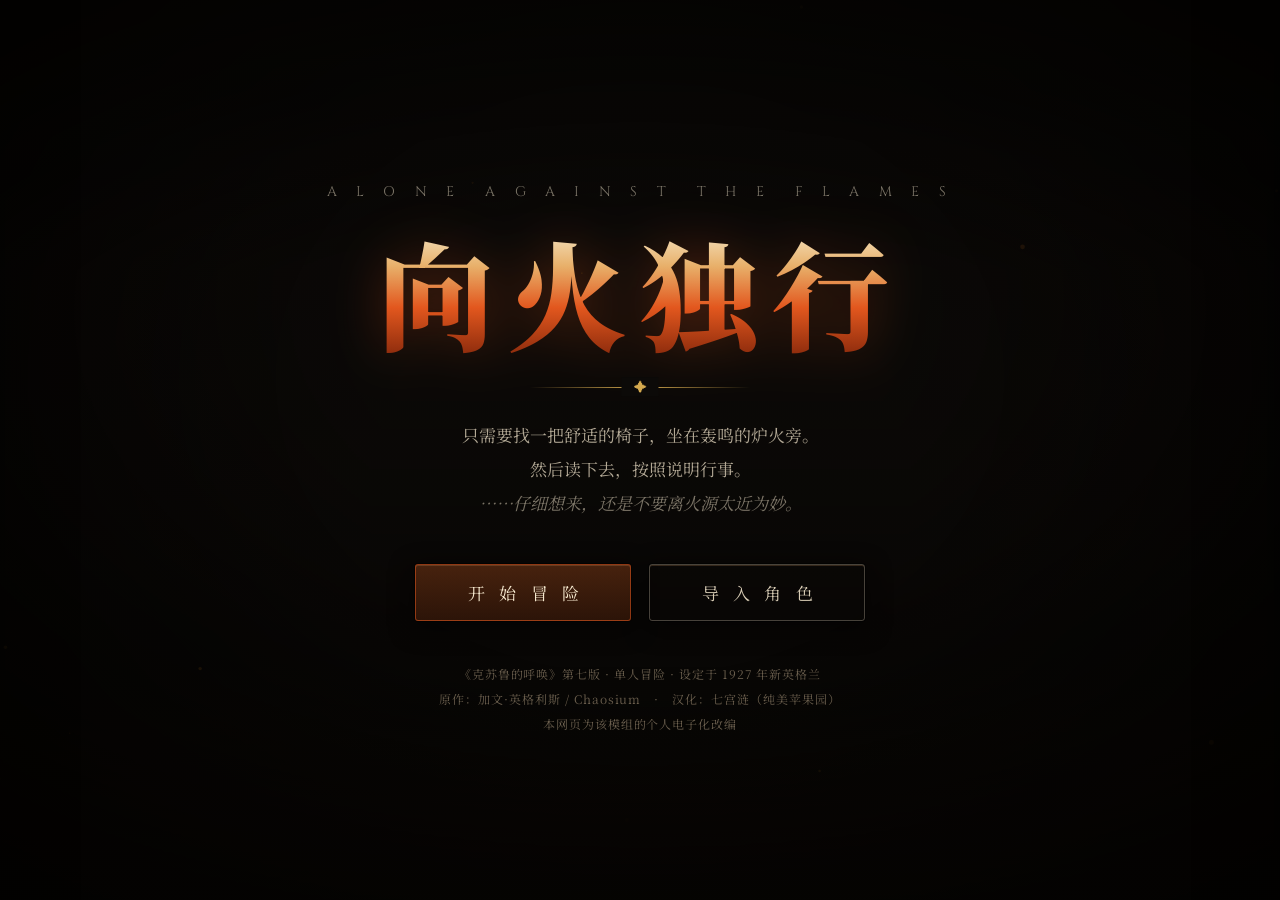
==== commit 1359be8b: "体验优化：检定改为先读正文再主动掷骰（不再自动弹出遮罩跳章）" ====
--- a/发布/index.html
+++ b/发布/index.html
@@ -426,6 +426,7 @@
 .choice-btn.dim { color: var(--ink-faint); font-size: 14px; }
 .choice-btn.dim:hover { color: var(--ink-dim); }
 .choice-btn.hot { border-left-color: var(--ember); }
+.choice-btn.check::before { content: '⚄'; color: var(--ember); font-size: 14px; }
 .choice-btn.secret {
   border-style: dashed;
   border-color: rgba(212, 169, 78, .55);
@@ -5394,14 +5395,30 @@
     return check.label || ('「' + check.stat + '」检定');
   }
 
+  const DIFF_CN = { hard: '困难', extreme: '极难' };
+
+  function checkTarget(check) {
+    let v = statValue(check.stat);
+    if (check.doubled) v = v * 2;
+    return v;
+  }
+
+  function checkSub(check) {
+    const parts = ['目标 ' + checkTarget(check)];
+    const d = check.diff || 'normal';
+    if (d !== 'normal') parts.push(DIFF_CN[d] + '难度');
+    const b = netBonus(check);
+    if (b === 1) parts.push('奖励骰');
+    if (b === -1) parts.push('惩罚骰');
+    return parts.join(' · ');
+  }
+
   async function performCheck(check) {
-    let value = statValue(check.stat);
-    if (check.doubled) value = value * 2;
     const diffName = check.diff === 'hard' ? '（困难）' : check.diff === 'extreme' ? '（极难）' : '';
     const r = await DiceUI.check({
       statLabel: '「' + check.stat + '」',
       title: checkLabel(check) + diffName,
-      value: value,
+      value: checkTarget(check),
       diff: check.diff || 'normal',
       bonus: netBonus(check),
       fumbleAt96: !!check.fumbleAt96
@@ -5410,11 +5427,12 @@
     return r;
   }
 
+  /* 展示检定按钮：先读完正文，由玩家主动掷骰 */
   function handleCheck(st, check) {
     // 可选检定：先给出按钮
     if (check.optional) {
       const area = $('#choices');
-      const b1 = mkBtn(checkLabel(check) + '　<span class="btn-sub">' + statValue(check.stat) + '</span>', async () => {
+      const b1 = mkBtn(checkLabel(check) + '　<span class="btn-sub">' + checkSub(check) + '</span>', async () => {
         area.innerHTML = '';
         const r = await performCheck(check);
         if (r.passed && check.succFx) await applyFxQueue(check.succFx);
@@ -5428,6 +5446,15 @@
     // 已死者直接走向失败分支（重伤濒死）
     if (check.failIfDead && st.hp <= 0) { goTo(check.fail); return; }
 
+    const area = $('#choices');
+    area.appendChild(mkBtn(
+      '掷骰 · ' + checkLabel(check) + '　<span class="btn-sub">' + checkSub(check) + '</span>',
+      () => { area.innerHTML = ''; resolveCheck(check); },
+      'hot check'
+    ));
+  }
+
+  function resolveCheck(check) {
     (async () => {
       const r = await performCheck(check);
       if (r.passed) {
@@ -5495,7 +5522,7 @@
       if (e.hub === 'day3' && c.key && state.tried[c.key]) return;
 
       const btn = mkBtn(
-        fmt(c.t) + (c.st && c.secret ? ' <span class="btn-sub">✦</span>' : ''),
+        fmt(c.t) + (c.check ? ' <span class="btn-sub">' + checkSub(c.check) + '</span>' : '') + (c.st && c.secret ? ' <span class="btn-sub">✦</span>' : ''),
         async () => {
           if (c.key) { state.tried[c.key] = true; save(); }
           if (c.fx) await applyFxQueue(c.fx);
@@ -5886,24 +5913,32 @@
 
     /* 150：追逐怪人 */
     async chaseMan(st, e) {
-      const r = await DiceUI.opposed({
-        title: '追逐 · 对抗检定',
-        a: { label: '你', value: st.attrs.DEX },
-        b: { label: '怪男人', value: 38 },
-        aggressor: 'a'
-      });
-      goTo(r.winner === 0 ? 172 : 87);
+      const area = $('#choices');
+      area.appendChild(mkBtn('掷骰 · 「敏捷」对抗检定　<span class="btn-sub">追逐怪男人 · 对方 38</span>', async () => {
+        area.innerHTML = '';
+        const r = await DiceUI.opposed({
+          title: '追逐 · 对抗检定',
+          a: { label: '你', value: st.attrs.DEX },
+          b: { label: '怪男人', value: 38 },
+          aggressor: 'a'
+        });
+        goTo(r.winner === 0 ? 172 : 87);
+      }, 'hot check'));
     },
 
     /* 155：逃离熊 */
     async fleeBear(st, e) {
-      const r = await DiceUI.opposed({
-        title: '逃离黑熊 · 对抗检定',
-        a: { label: '你', value: st.attrs.DEX },
-        b: { label: '黑熊', value: 58 },
-        aggressor: 'a'
-      });
-      goTo(r.winner === 0 ? 161 : 167);
+      const area = $('#choices');
+      area.appendChild(mkBtn('掷骰 · 「敏捷」对抗检定　<span class="btn-sub">逃离黑熊 · 对方 58</span>', async () => {
+        area.innerHTML = '';
+        const r = await DiceUI.opposed({
+          title: '逃离黑熊 · 对抗检定',
+          a: { label: '你', value: st.attrs.DEX },
+          b: { label: '黑熊', value: 58 },
+          aggressor: 'a'
+        });
+        goTo(r.winner === 0 ? 161 : 167);
+      }, 'hot check'));
     },
 
     /* 40：火刑架上的法术选择 */
@@ -5954,7 +5989,9 @@
     /* 198：施法检定 */
     starSpell(st, e) {
       const target = st.lastSpend * 10;
-      (async () => {
+      const area = $('#choices');
+      area.appendChild(mkBtn('掷骰 · 「号令群星」施法检定　<span class="btn-sub">成功率 ' + target + '%（96~100 必然失败）</span>', async () => {
+        area.innerHTML = '';
         const r = await DiceUI.check({
           statLabel: '法术',
           title: '「号令群星」施法检定',
@@ -5965,7 +6002,7 @@
           fumbleAt96: true
         });
         goTo(r.passed ? 209 : 65);
-      })();
+      }, 'hot check'));
     },
 
     /* 167：被熊袭击 */
@@ -5980,7 +6017,9 @@
 
     /* 171：诗集结局 */
     bookEnding(st, e) {
-      (async () => {
+      const area = $('#choices');
+      area.appendChild(mkBtn('掷骰 · 「理智」检定　<span class="btn-sub">研读诗集 · 目标 ' + state.san + '</span>', async () => {
+        area.innerHTML = '';
         const r = await performCheck({ stat: '理智', label: '「理智」检定（研读诗集）' });
         if (r.passed) { applySanDelta(-1); }
         else {
@@ -5994,7 +6033,7 @@
           t: e.t.concat(['你将再也难以轻松入眠。']),
           ending: { type: 'mythos', epitaph: '研读《阿撒托斯及其他》——你叩响了禁忌之门。' }
         });
-      })();
+      }, 'hot check'));
     }
   };
 
